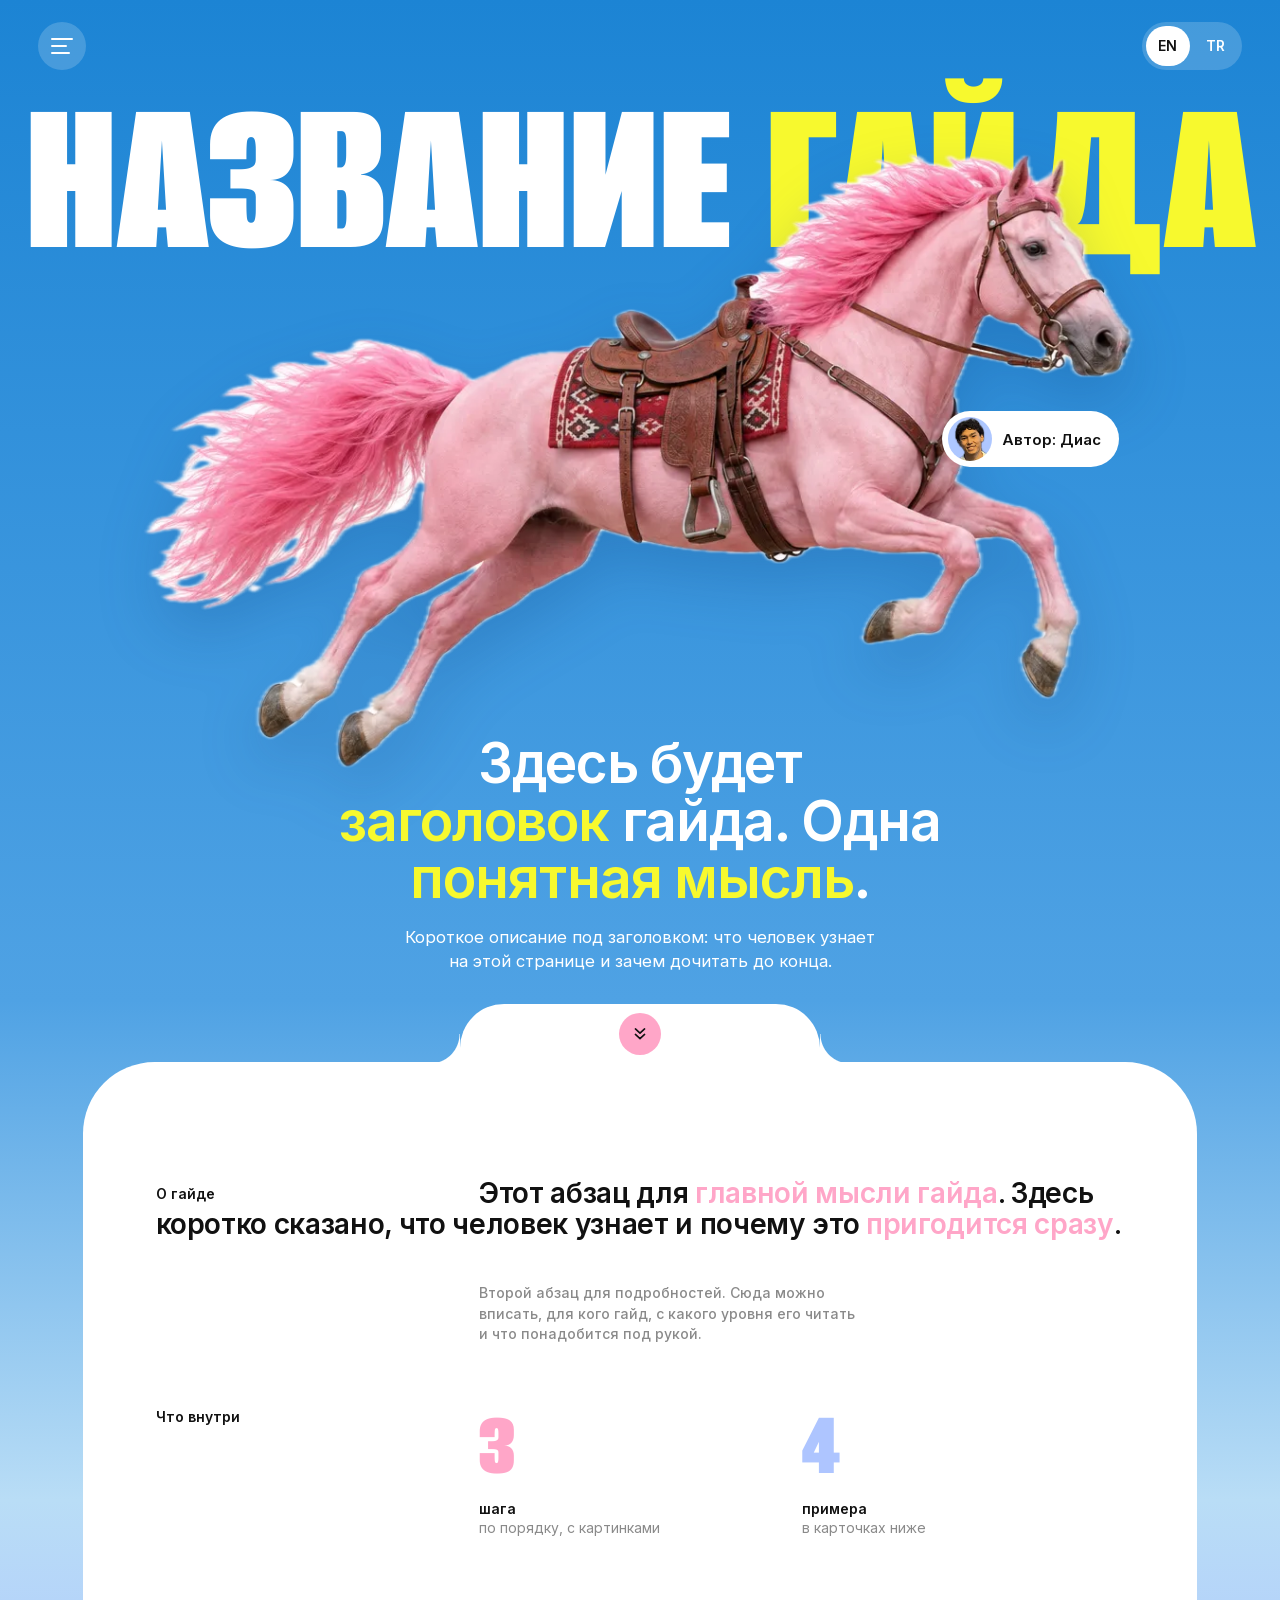
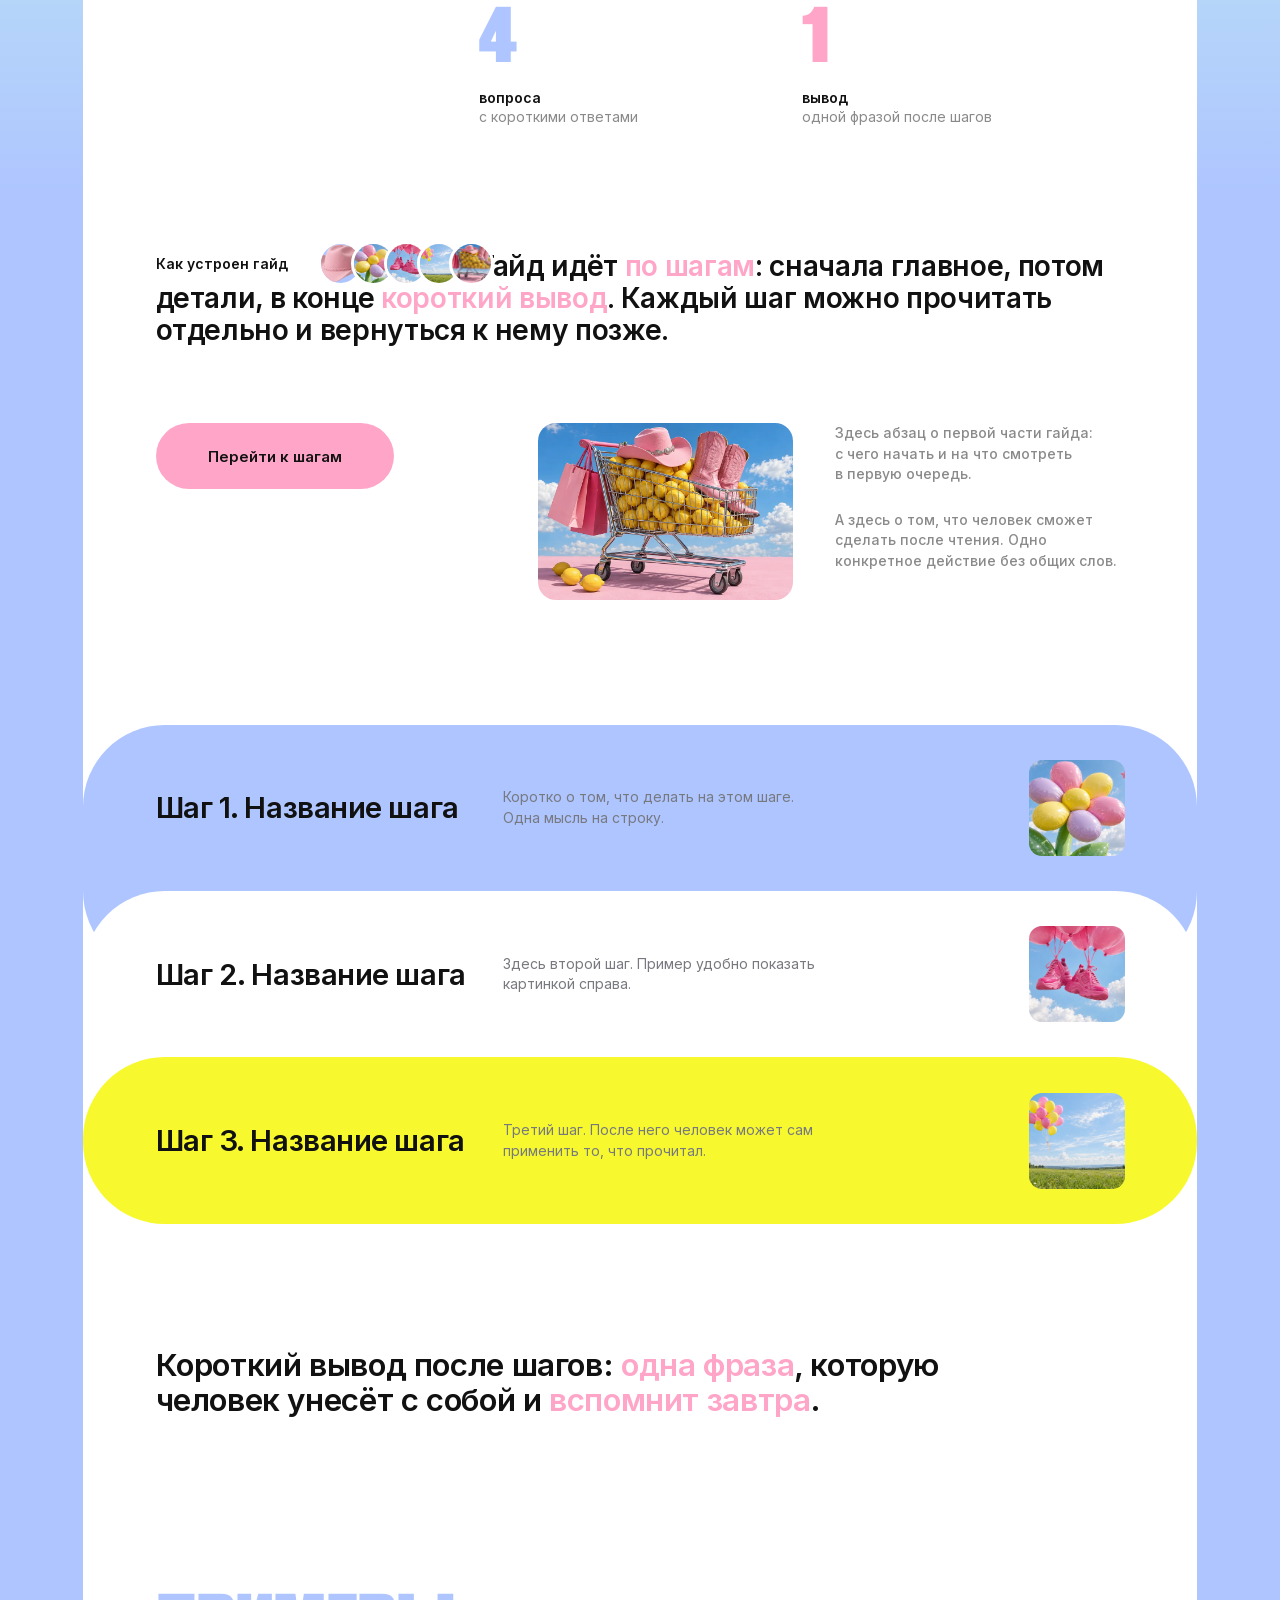
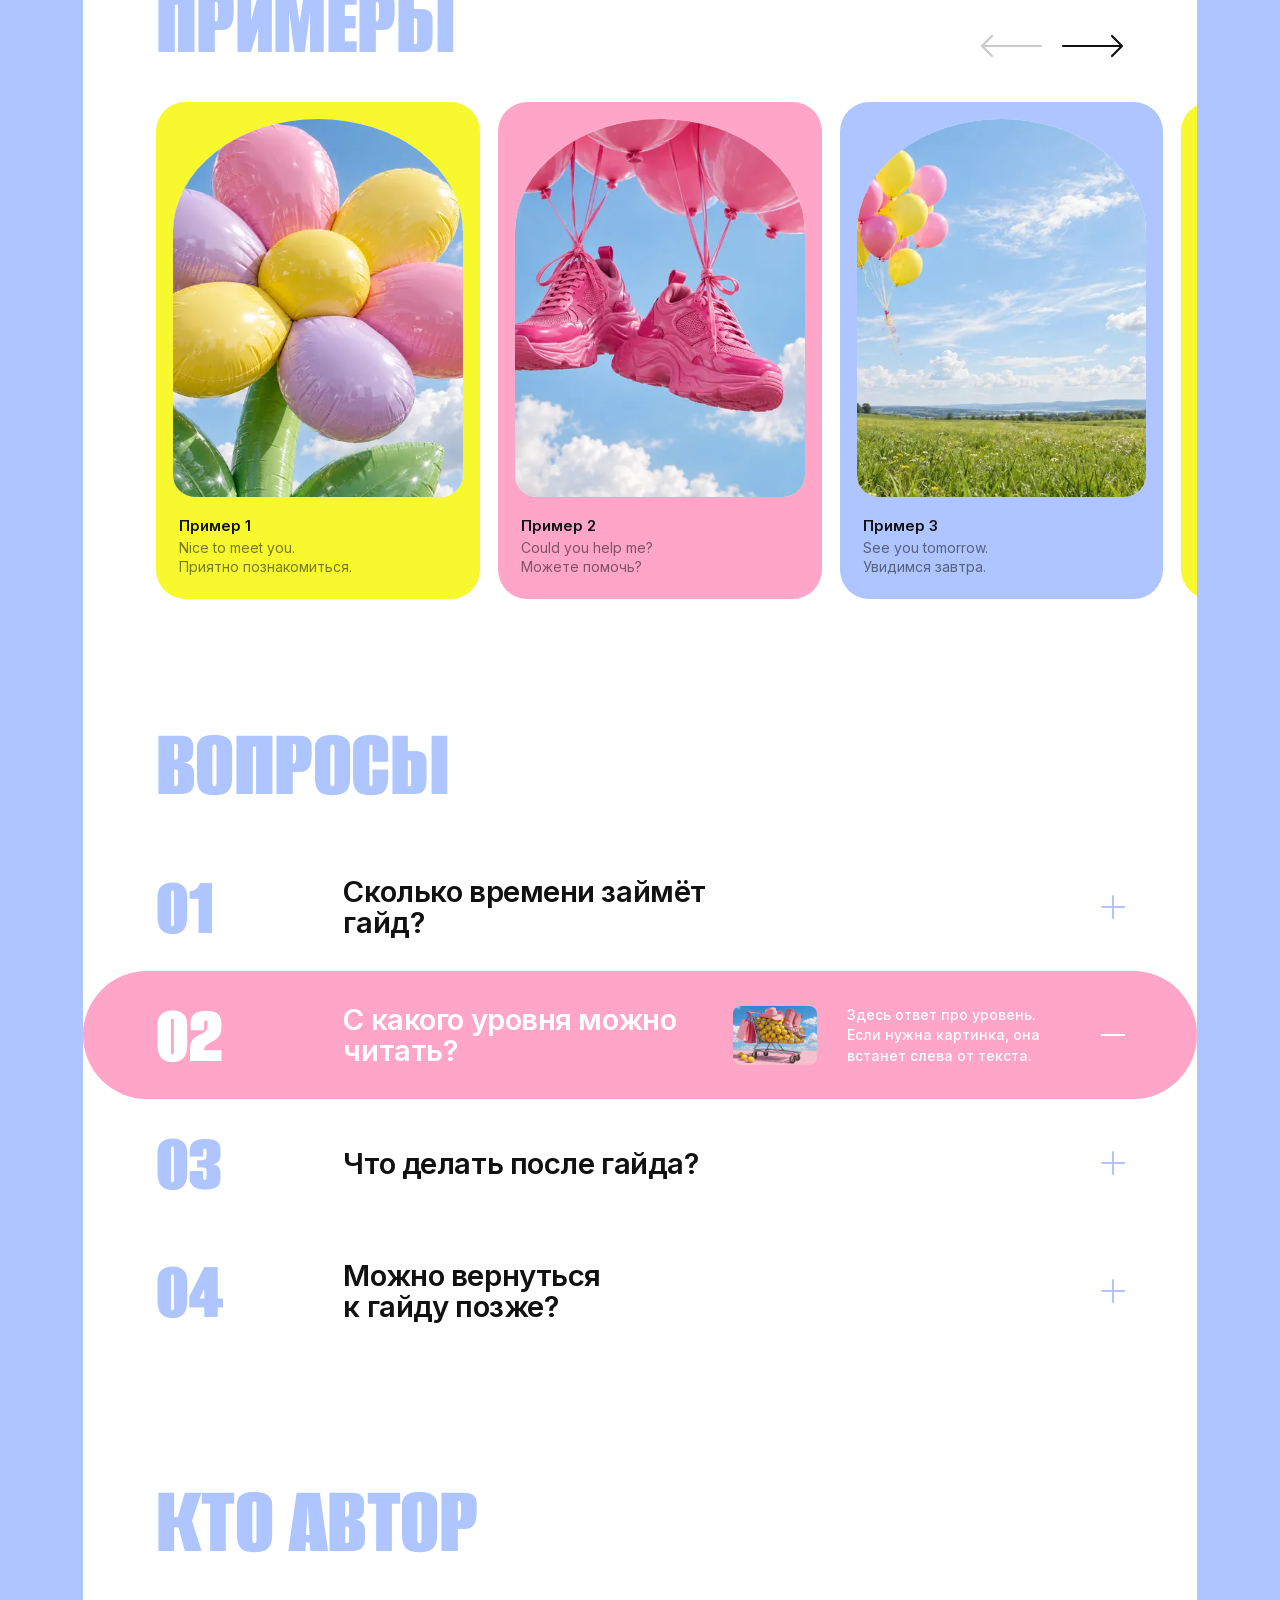
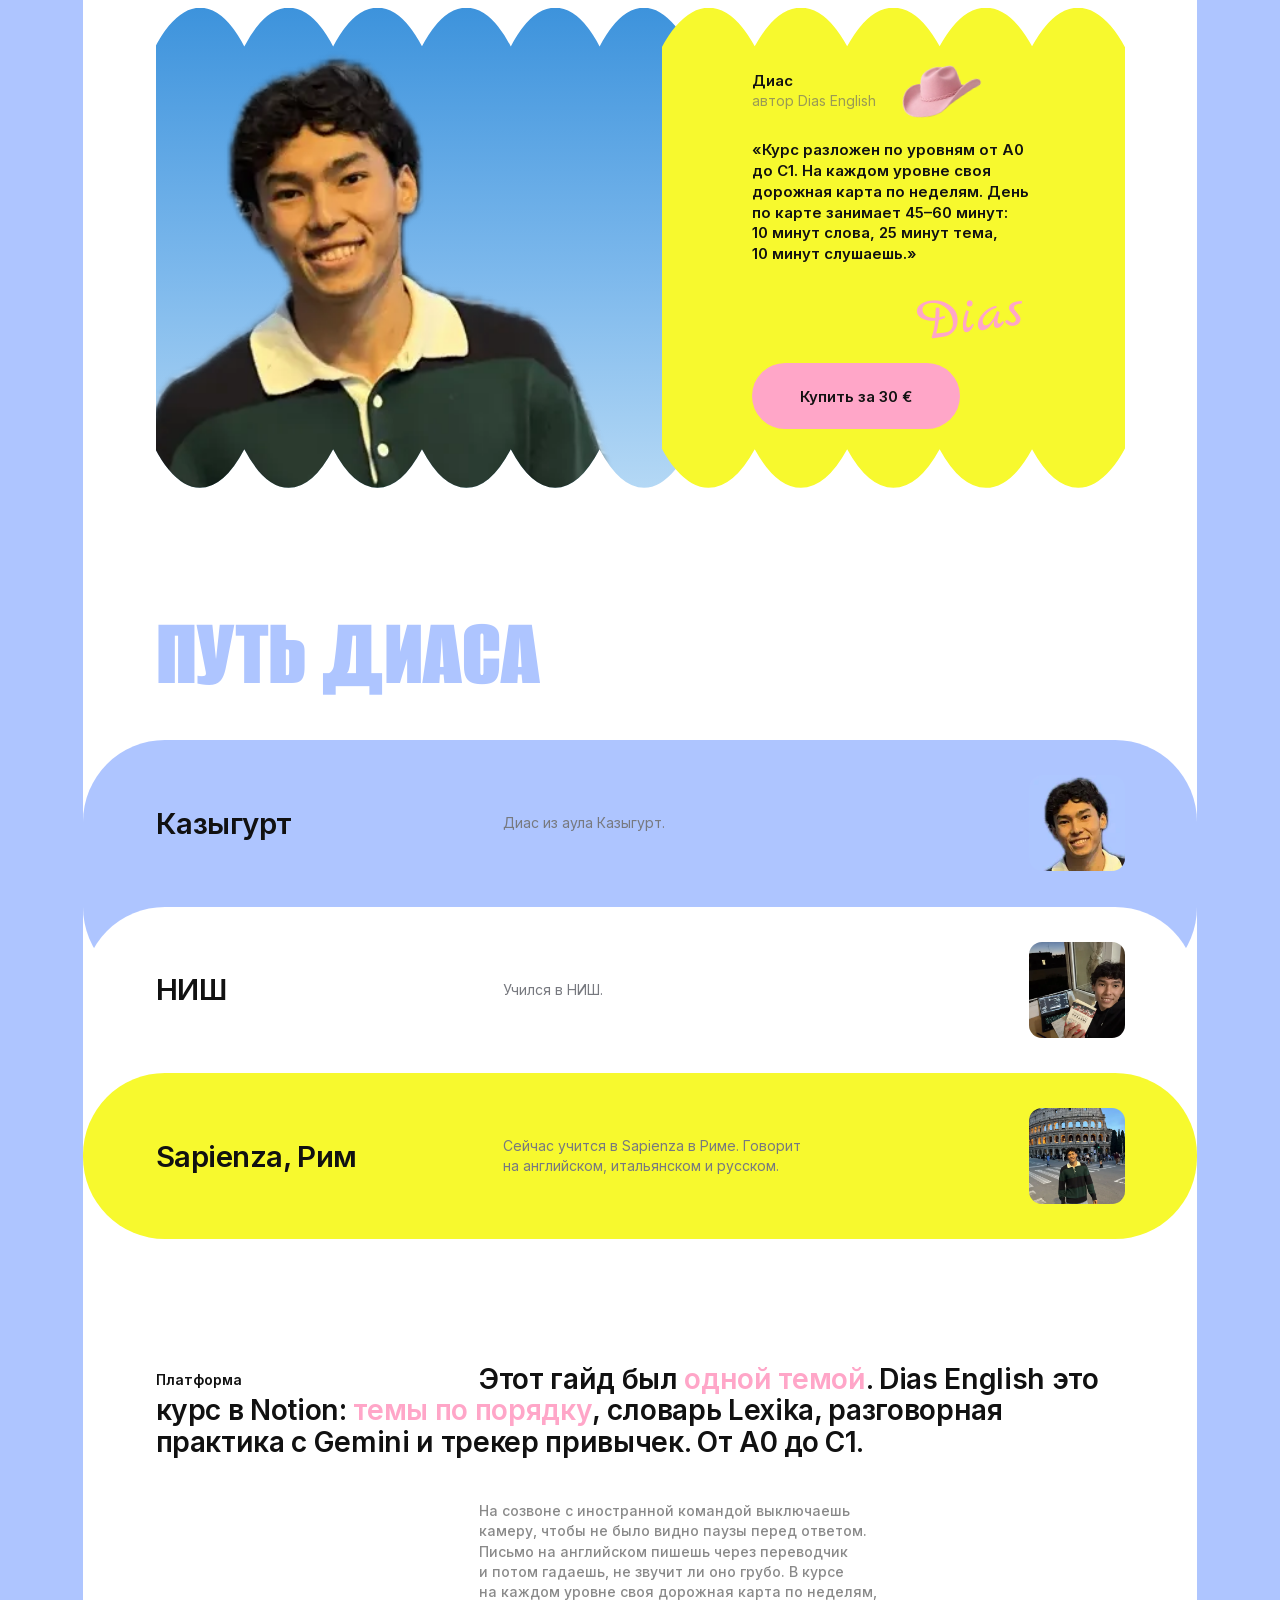
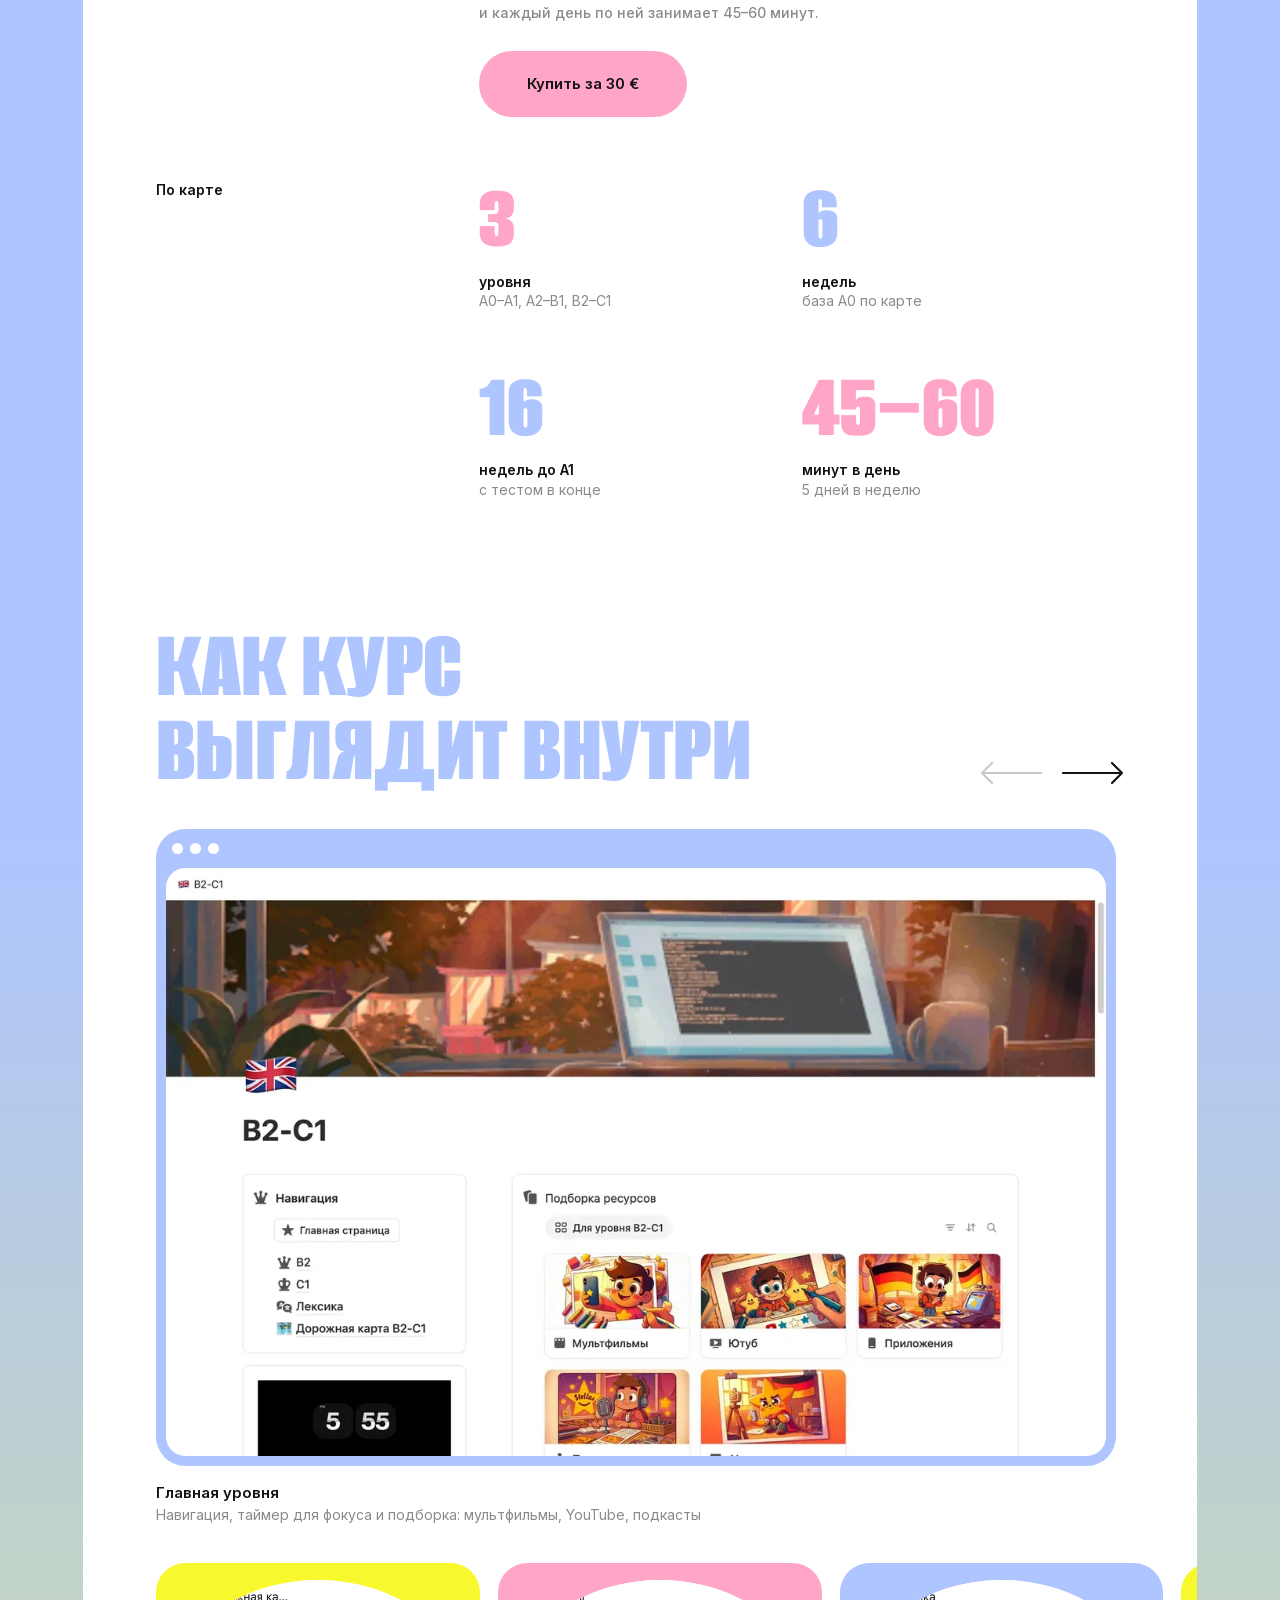
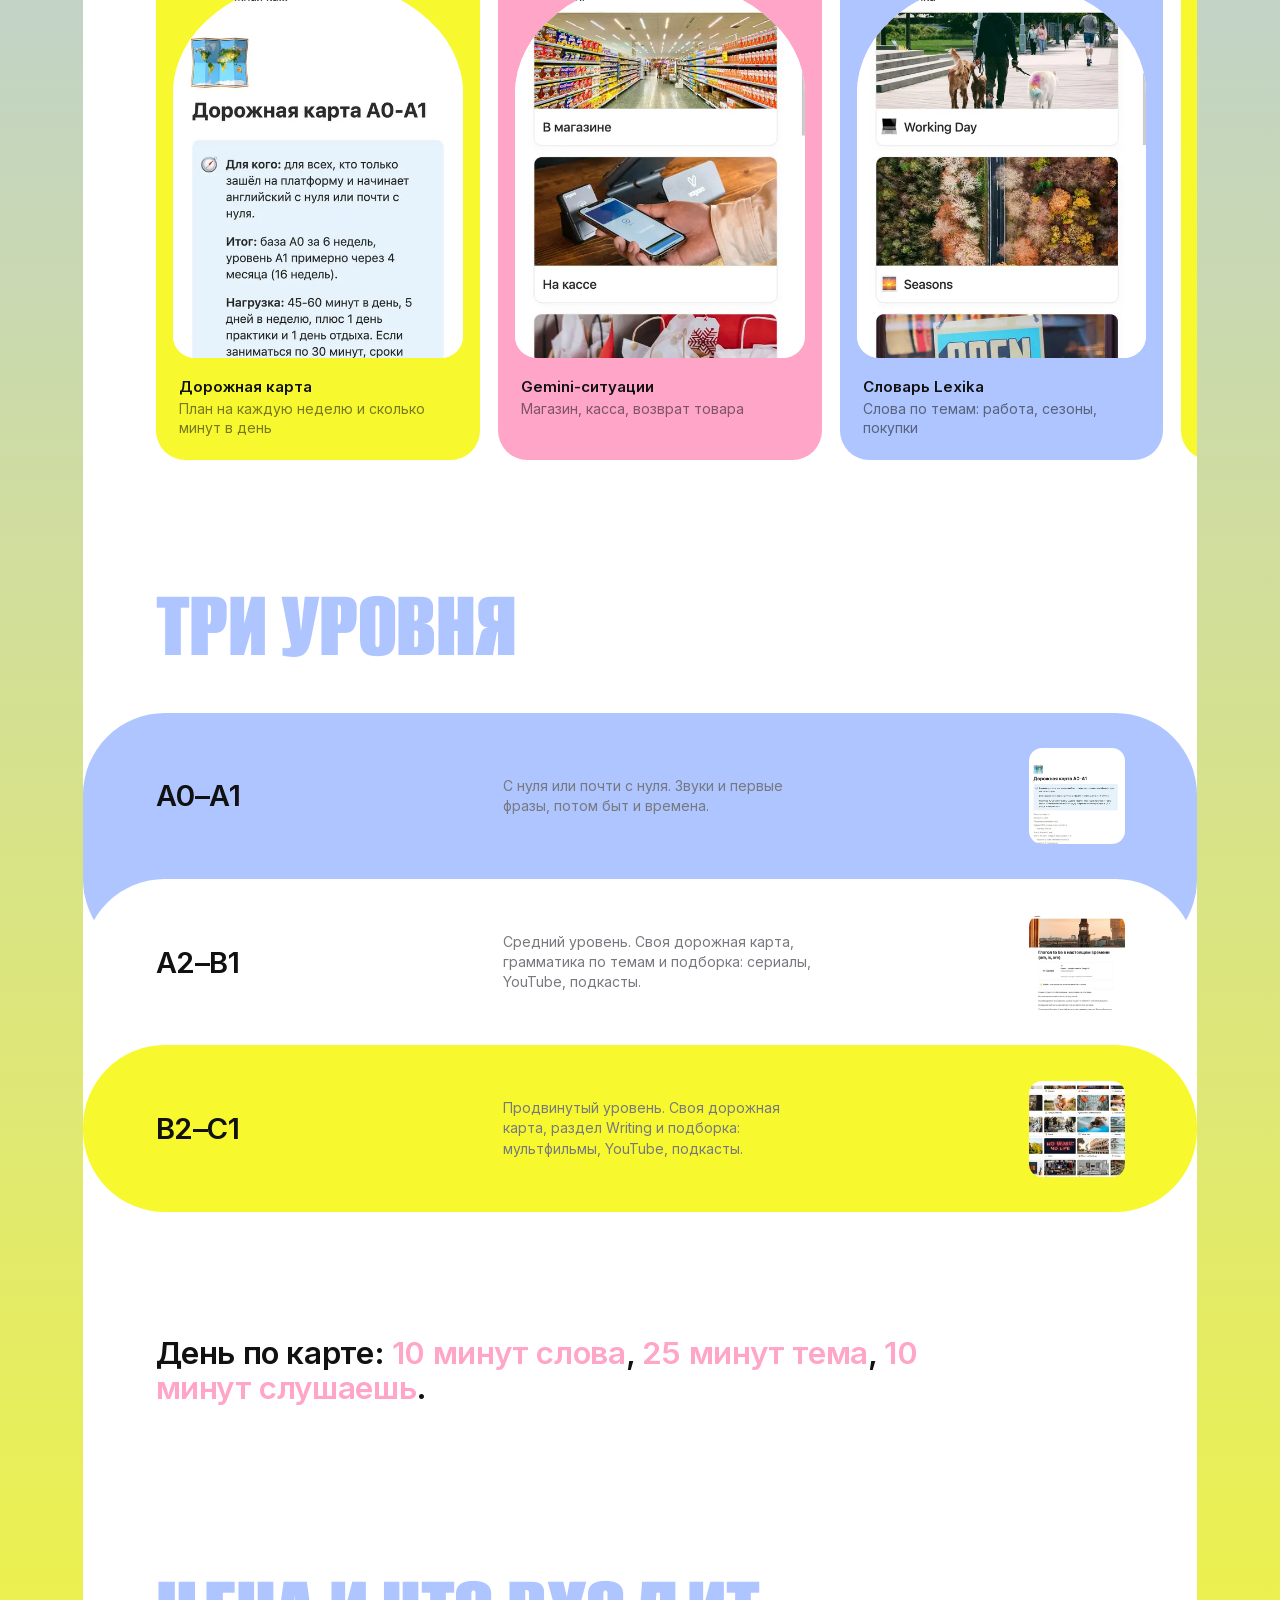
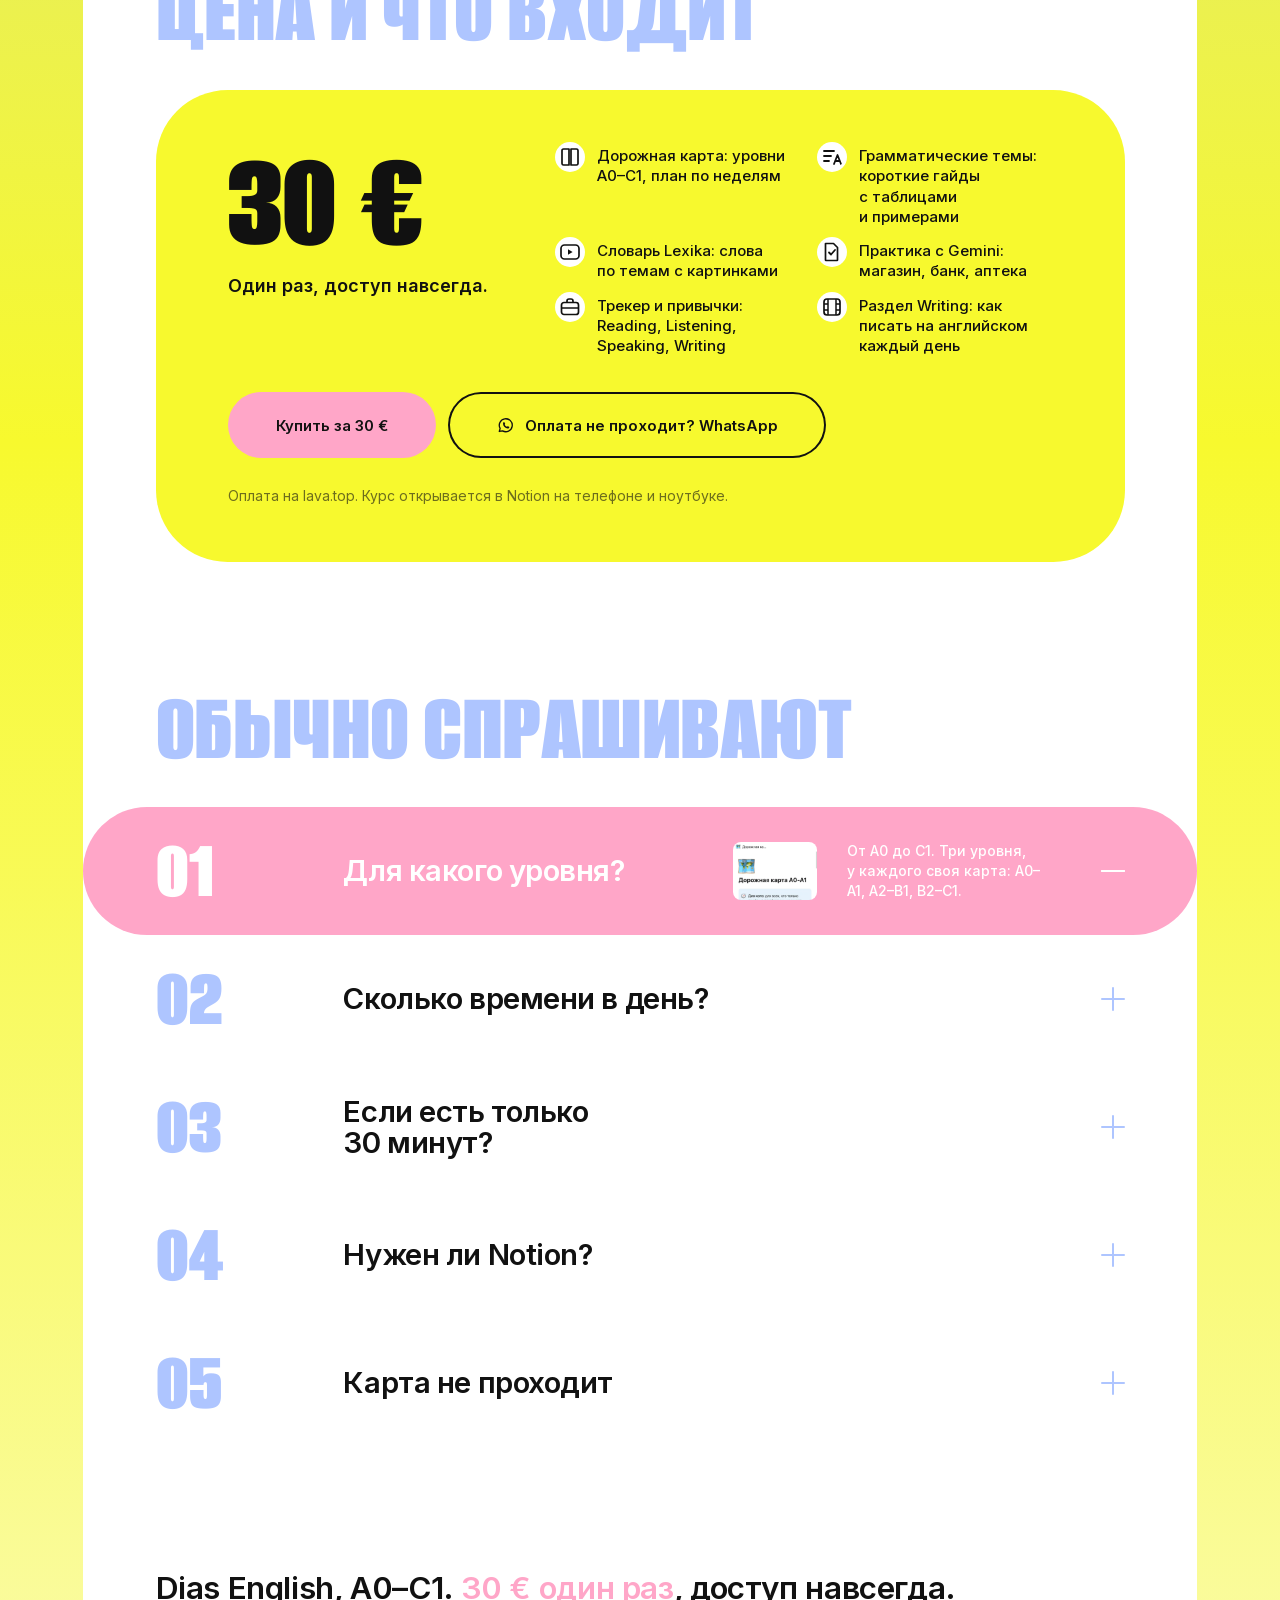
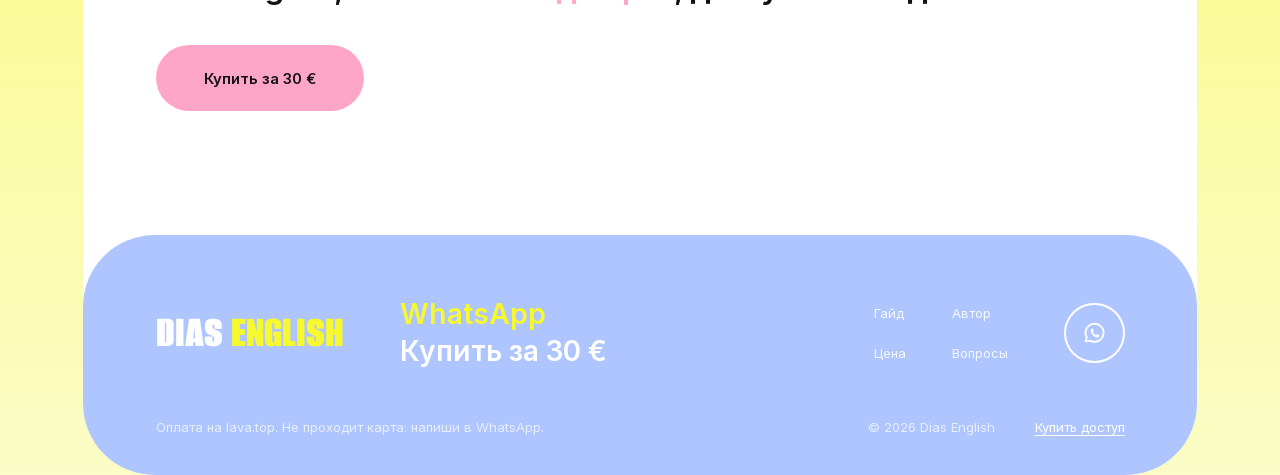
==== en/index.html @ d80e0dad "Сайт 02: вариации /en/ (Dias English) и /tr/ (Alterna Timur), подход «Автор», переадресации" ====
<!doctype html>
<html lang="ru">
<head>
<meta charset="utf-8">
<meta name="viewport" content="width=device-width, initial-scale=1">
<title>Название гайда</title>
<meta name="description" content="Короткое описание гайда для превью ссылки.">
<meta property="og:title" content="Название гайда">
<meta property="og:description" content="Короткое описание гайда для превью ссылки.">
<meta property="og:type" content="website">
<meta name="theme-color" content="#1C84D4">
<link rel="icon" href="../assets/favicon.svg" type="image/svg+xml">
<link rel="preload" href="../assets/fonts/alumni-sans-900-cyrillic.woff2" as="font" type="font/woff2" crossorigin>
<link rel="preload" href="../assets/fonts/inter-cyrillic.woff2" as="font" type="font/woff2" crossorigin>
<link rel="stylesheet" href="../assets/style.css">
<style>:root{--pink:#FFA6C8;--yellow:#F7F92E;--blue:#AEC5FF;--sky-top:#1C84D4;--sky-bottom:#B9DDF6;--ink:#111111;--grey:#8A8A8A;--white:#FFFFFF;--f-display:'Alumni Sans', 'Oswald', Impact, sans-serif;--f-body:'Inter', system-ui, -apple-system, sans-serif;--f-script:'Marck Script', cursive;--h-case:uppercase}</style>
<script src="../assets/app.js" defer></script>
</head>
<body class="v-ad">
<svg width="0" height="0" style="position:absolute" aria-hidden="true" focusable="false">
<defs>
<clipPath id="wv-h6" clipPathUnits="objectBoundingBox"><ellipse cx="0.0833" cy=".5" rx="0.1533" ry=".5"/><ellipse cx="0.2500" cy=".5" rx="0.1533" ry=".5"/><ellipse cx="0.4167" cy=".5" rx="0.1533" ry=".5"/><ellipse cx="0.5833" cy=".5" rx="0.1533" ry=".5"/><ellipse cx="0.7500" cy=".5" rx="0.1533" ry=".5"/><ellipse cx="0.9167" cy=".5" rx="0.1533" ry=".5"/></clipPath>
<clipPath id="wv-h5" clipPathUnits="objectBoundingBox"><ellipse cx="0.1000" cy=".5" rx="0.1840" ry=".5"/><ellipse cx="0.3000" cy=".5" rx="0.1840" ry=".5"/><ellipse cx="0.5000" cy=".5" rx="0.1840" ry=".5"/><ellipse cx="0.7000" cy=".5" rx="0.1840" ry=".5"/><ellipse cx="0.9000" cy=".5" rx="0.1840" ry=".5"/></clipPath>
<clipPath id="wv-v4" clipPathUnits="objectBoundingBox"><ellipse cx=".5" cy="0.1250" rx=".5" ry="0.2300"/><ellipse cx=".5" cy="0.3750" rx=".5" ry="0.2300"/><ellipse cx=".5" cy="0.6250" rx=".5" ry="0.2300"/><ellipse cx=".5" cy="0.8750" rx=".5" ry="0.2300"/></clipPath>
<clipPath id="wv-v6" clipPathUnits="objectBoundingBox"><ellipse cx=".5" cy="0.0833" rx=".5" ry="0.1533"/><ellipse cx=".5" cy="0.2500" rx=".5" ry="0.1533"/><ellipse cx=".5" cy="0.4167" rx=".5" ry="0.1533"/><ellipse cx=".5" cy="0.5833" rx=".5" ry="0.1533"/><ellipse cx=".5" cy="0.7500" rx=".5" ry="0.1533"/><ellipse cx=".5" cy="0.9167" rx=".5" ry="0.1533"/></clipPath>
</defs>
<symbol id="i-chev" viewBox="0 0 24 24"><path d="M7 6.5l5 4.5 5-4.5M7 12.5l5 4.5 5-4.5" fill="none" stroke="currentColor" stroke-width="1.8" stroke-linecap="round" stroke-linejoin="round"/></symbol>
<symbol id="i-close" viewBox="0 0 24 24"><path d="M6 6l12 12M18 6L6 18" fill="none" stroke="currentColor" stroke-width="2" stroke-linecap="round"/></symbol>
<symbol id="i-arrow-l" viewBox="0 0 64 24"><path d="M62 12H3M13 2L3 12l10 10" fill="none" stroke="currentColor" stroke-width="2.2" stroke-linecap="round" stroke-linejoin="round"/></symbol>
<symbol id="i-arrow-r" viewBox="0 0 64 24"><path d="M2 12h59M51 2l10 10-10 10" fill="none" stroke="currentColor" stroke-width="2.2" stroke-linecap="round" stroke-linejoin="round"/></symbol>
<symbol id="i-instagram" viewBox="0 0 24 24"><rect x="3.5" y="3.5" width="17" height="17" rx="5" fill="none" stroke="currentColor" stroke-width="1.7"/><circle cx="12" cy="12" r="4" fill="none" stroke="currentColor" stroke-width="1.7"/><circle cx="17.2" cy="6.8" r="1.1" fill="currentColor"/></symbol>
<symbol id="i-telegram" viewBox="0 0 24 24"><path d="M21 4.5L3.6 11.2c-.8.3-.8 1.4 0 1.7l4.3 1.5 1.7 5.2c.2.7 1.1.9 1.6.4l2.5-2.4 4.4 3.2c.6.4 1.4.1 1.6-.6L22 5.6c.2-.8-.5-1.4-1-1.1z" fill="none" stroke="currentColor" stroke-width="1.6" stroke-linejoin="round"/><path d="M8 14.4l9.5-6.4-6.6 7.6" fill="none" stroke="currentColor" stroke-width="1.6" stroke-linejoin="round"/></symbol>
<symbol id="i-whatsapp" viewBox="0 0 24 24"><path d="M4.2 19.8l1.1-3.9A8.3 8.3 0 1 1 8.4 19z" fill="none" stroke="currentColor" stroke-width="1.7" stroke-linejoin="round"/><path d="M9.2 8.3c.2-.4.5-.4.8-.4h.5c.2 0 .4.1.5.4l.7 1.6c.1.2 0 .5-.1.7l-.5.6c.6 1.2 1.6 2.1 2.8 2.7l.6-.6c.2-.2.4-.2.7-.1l1.5.7c.3.1.4.4.3.7-.2 1-1.1 1.6-2.1 1.5-3-.3-5.6-2.9-5.9-5.9 0-.6.1-1.3.2-1.9z" fill="currentColor"/></symbol>
<symbol id="i-grammar" viewBox="0 0 24 24"><path d="M4 5.5A1.5 1.5 0 0 1 5.5 4H11v16H5.5A1.5 1.5 0 0 1 4 18.5zM20 5.5A1.5 1.5 0 0 0 18.5 4H13v16h5.5a1.5 1.5 0 0 0 1.5-1.5z" fill="none" stroke="currentColor" stroke-width="1.7" stroke-linejoin="round"/></symbol>
<symbol id="i-words" viewBox="0 0 24 24"><path d="M4 6h10M4 11h7M4 16h5" fill="none" stroke="currentColor" stroke-width="1.8" stroke-linecap="round"/><path d="M14 19l3.5-9 3.5 9M15.2 16h4.6" fill="none" stroke="currentColor" stroke-width="1.8" stroke-linecap="round" stroke-linejoin="round"/></symbol>
<symbol id="i-play" viewBox="0 0 24 24"><rect x="3" y="5" width="18" height="14" rx="3.5" fill="none" stroke="currentColor" stroke-width="1.7"/><path d="M10 9.2v5.6l4.6-2.8z" fill="currentColor"/></symbol>
<symbol id="i-exam" viewBox="0 0 24 24"><path d="M7 3.5h8l4 4V20a.5.5 0 0 1-.5.5h-11A.5.5 0 0 1 7 20z" fill="none" stroke="currentColor" stroke-width="1.7" stroke-linejoin="round" transform="translate(-1.5 0)"/><path d="M9 12.5l2 2 4-4.5" fill="none" stroke="currentColor" stroke-width="1.8" stroke-linecap="round" stroke-linejoin="round"/></symbol>
<symbol id="i-work" viewBox="0 0 24 24"><rect x="3.5" y="7.5" width="17" height="12" rx="2.5" fill="none" stroke="currentColor" stroke-width="1.7"/><path d="M9 7.5V6a2 2 0 0 1 2-2h2a2 2 0 0 1 2 2v1.5M3.5 13h17" fill="none" stroke="currentColor" stroke-width="1.7"/></symbol>
<symbol id="i-film" viewBox="0 0 24 24"><rect x="4" y="4" width="16" height="16" rx="3" fill="none" stroke="currentColor" stroke-width="1.7"/><path d="M8 4v16M16 4v16M4 9h4M4 15h4M16 9h4M16 15h4" fill="none" stroke="currentColor" stroke-width="1.5"/></symbol>
<symbol id="i-steps" viewBox="0 0 24 24"><path d="M4 19h5v-5h5V9h6" fill="none" stroke="currentColor" stroke-width="1.8" stroke-linecap="round" stroke-linejoin="round"/><circle cx="20" cy="5" r="1.8" fill="currentColor"/></symbol>
</svg>
<a class="skip" href="#about">К содержанию</a>
<nav class="langs" aria-label="Язык гайда"><a class="lang-a on" href="../en/" hreflang="en" aria-current="page">EN</a><a class="lang-a" href="../tr/" hreflang="tr">TR</a></nav>
<button class="burger" type="button" aria-label="Меню" aria-expanded="false" aria-controls="menu"><i></i><i></i><i></i></button>
<div class="menu" id="menu" hidden>
  <button class="menu-x" type="button" aria-label="Закрыть меню"><svg class="ic" aria-hidden="true"><use href="#i-close"/></svg></button>
  <nav aria-label="Меню"><a class="menu-a" href="#about">Гайд</a><a class="menu-a" href="#author">Автор</a><a class="menu-a" href="#price">Цена</a><a class="menu-a" href="#ask">Вопросы</a><a class="btn" href="https://app.lava.top/products/2c950aa0-d8be-4317-8f39-0f9b4016f5da" target="_blank" rel="noopener">Купить доступ</a></nav>
</div>
<main>
<section class="hero" id="top" data-block="hero" style="--len:14">
  <div class="hero-logo" aria-hidden="true"><span>Название</span> <span class="y">гайда</span></div>
  <div class="hero-stage">
    <img class="hero-horse" src="../media/hero-horse.webp" width="1054" height="659" alt="Розовая лошадь в прыжке с седлом без всадника" fetchpriority="high" decoding="async">
    <div class="hero-chip"><img class="" src="../media/dias-avatar.webp" width="160" height="160" alt="" fetchpriority="high" decoding="async"><span>Автор: Диас</span></div>
  </div>
  <h1 class="hero-title rv">Здесь будет <em class="hl">заголовок</em> гайда. Одна <em class="hl">понятная мысль</em>.</h1>
  <p class="hero-sub rv">Короткое описание под заголовком: что человек узнает на этой странице и зачем дочитать до конца.</p>
</section>
<div class="sheet">
  <a class="sheet-tab" href="#about" aria-label="Листать вниз"><svg class="ic" aria-hidden="true"><use href="#i-chev"/></svg></a>
<section class="sec about" id="about" data-block="about">
  <div class="lead-wrap rv"><p class="label">О гайде</p><p class="lead indent">Этот абзац для <em class="hl">главной мысли гайда</em>. Здесь коротко сказано, что человек узнает и почему это <em class="hl">пригодится сразу</em>.</p></div>
  <div class="col2">
    <p class="note rv">Второй абзац для подробностей. Сюда можно вписать, для кого гайд, с какого уровня его читать и что понадобится под рукой.</p>
    
  </div>
  <div class="stats-wrap"><p class="label rv">Что внутри</p><div class="stats"><div class="stat rv"><span class="stat-v t-pink">3</span><b>шага</b><span class="stat-s">по порядку, с картинками</span></div><div class="stat rv"><span class="stat-v t-blue">4</span><b>примера</b><span class="stat-s">в карточках ниже</span></div><div class="stat rv"><span class="stat-v t-blue">4</span><b>вопроса</b><span class="stat-s">с короткими ответами</span></div><div class="stat rv"><span class="stat-v t-pink">1</span><b>вывод</b><span class="stat-s">одной фразой после шагов</span></div></div></div>
</section>
<section class="sec program" id="how" data-block="program">
  <div class="lead-wrap rv"><div class="label-row"><p class="label">Как устроен гайд</p><div class="avs" aria-hidden="true"><img class="av" src="../media/pic-hat.webp" width="360" height="212" alt="" loading="lazy" decoding="async"><img class="av" src="../media/pic-flower.webp" width="520" height="520" alt="" loading="lazy" decoding="async"><img class="av" src="../media/pic-sneakers.webp" width="520" height="520" alt="" loading="lazy" decoding="async"><img class="av" src="../media/pic-balloons.webp" width="520" height="520" alt="" loading="lazy" decoding="async"><img class="av" src="../media/pic-cart.webp" width="900" height="625" alt="" loading="lazy" decoding="async"></div></div><p class="lead indent">Гайд идёт <em class="hl">по шагам</em>: сначала главное, потом детали, в конце <em class="hl">короткий вывод</em>. Каждый шаг можно прочитать отдельно и вернуться к нему позже.</p></div>
  <div class="prog-row">
    <div class="prog-btn rv"><a class="btn" href="#steps">Перейти к шагам</a></div>
    <figure class="prog-pic rv"><img class="" src="../media/pic-cart.webp" width="900" height="625" alt="Тележка с лимонами, розовой шляпой и сапогами на фоне неба" loading="lazy" decoding="async"></figure>
    <div class="prog-txt rv"><p class="note">Здесь абзац о первой части гайда: с чего начать и на что смотреть в первую очередь.</p><p class="note">А здесь о том, что человек сможет сделать после чтения. Одно конкретное действие без общих слов.</p></div>
  </div>
</section>
<section class="sec rows-sec" id="steps" data-block="rows">
  
  <div class="rows"><div class="row c-blue rv"><h3>Шаг 1. Название шага</h3><p>Коротко о том, что делать на этом шаге. Одна мысль на строку.</p><img class="row-pic" src="../media/pic-flower.webp" width="520" height="520" alt="Надувной цветок и розовые звёзды в небе" loading="lazy" decoding="async"></div><div class="row c-white rv"><h3>Шаг 2. Название шага</h3><p>Здесь второй шаг. Пример удобно показать картинкой справа.</p><img class="row-pic" src="../media/pic-sneakers.webp" width="520" height="520" alt="Розовые кроссовки на воздушных шарах" loading="lazy" decoding="async"></div><div class="row c-yellow rv"><h3>Шаг 3. Название шага</h3><p>Третий шаг. После него человек может сам применить то, что прочитал.</p><img class="row-pic" src="../media/pic-balloons.webp" width="520" height="520" alt="Розовые и жёлтые шары над зелёным полем" loading="lazy" decoding="async"></div></div>
</section>
<section class="sec statement" data-block="statement">
  <p class="lead big rv">Короткий вывод после шагов: <em class="hl">одна фраза</em>, которую человек унесёт с собой и <em class="hl">вспомнит завтра</em>.</p>
  
</section>
<section class="sec cards-sec" id="examples" data-block="cards">
  <div class="sec-head rv"><h2 class="display">Примеры</h2><div class="arrows"><button type="button" class="arr prev" aria-label="Назад" disabled><svg class="ic-arr" aria-hidden="true"><use href="#i-arrow-l"/></svg></button><button type="button" class="arr next" aria-label="Дальше"><svg class="ic-arr" aria-hidden="true"><use href="#i-arrow-r"/></svg></button></div></div>
  
  <div class="car rv" data-car><div class="car-track"><article class="card c-yellow"><div class="card-ph"><img class="" src="../media/pic-flower.webp" width="520" height="520" alt="Надувной цветок в небе" loading="lazy" decoding="async"></div><div class="card-cap"><b>Пример 1</b><span><span class="fx" lang="en">Nice to meet you.</span> Приятно познакомиться.</span></div></article><article class="card c-pink"><div class="card-ph"><img class="" src="../media/pic-sneakers.webp" width="520" height="520" alt="Кроссовки на шарах" loading="lazy" decoding="async"></div><div class="card-cap"><b>Пример 2</b><span><span class="fx" lang="en">Could you help me?</span> Можете помочь?</span></div></article><article class="card c-blue"><div class="card-ph"><img class="" src="../media/pic-balloons.webp" width="520" height="520" alt="Шары над полем" loading="lazy" decoding="async"></div><div class="card-cap"><b>Пример 3</b><span><span class="fx" lang="en">See you tomorrow.</span> Увидимся завтра.</span></div></article><article class="card c-yellow"><div class="card-ph"><img class="" src="../media/pic-cart.webp" width="900" height="625" alt="Тележка с лимонами" loading="lazy" decoding="async"></div><div class="card-cap"><b>Пример 4</b><span><span class="fx" lang="en">Thank you so much.</span> Большое спасибо.</span></div></article></div></div>
</section>
<section class="sec faq-sec" id="faq" data-block="faq">
  <h2 class="display rv">Вопросы</h2>
  <div class="faq rv" data-faq><div class="qa">
    <button class="qa-btn" type="button" aria-expanded="false" aria-controls="faq-a1"><span class="qa-n">01</span><span class="qa-q">Сколько времени займёт гайд?</span><span class="qa-ic" aria-hidden="true"><i></i><i></i></span></button>
    <div class="qa-a" id="faq-a1" role="region"><div class="qa-in"><p>Здесь короткий ответ. Пример фразы: <span class="fx" lang="en">Could you help me?</span></p></div></div>
  </div><div class="qa open">
    <button class="qa-btn" type="button" aria-expanded="true" aria-controls="faq-a2"><span class="qa-n">02</span><span class="qa-q">С какого уровня можно читать?</span><span class="qa-ic" aria-hidden="true"><i></i><i></i></span></button>
    <div class="qa-a" id="faq-a2" role="region"><div class="qa-in"><img class="qa-pic" src="../media/pic-cart.webp" width="900" height="625" alt="" loading="lazy" decoding="async"><p>Здесь ответ про уровень. Если нужна картинка, она встанет слева от текста.</p></div></div>
  </div><div class="qa">
    <button class="qa-btn" type="button" aria-expanded="false" aria-controls="faq-a3"><span class="qa-n">03</span><span class="qa-q">Что делать после гайда?</span><span class="qa-ic" aria-hidden="true"><i></i><i></i></span></button>
    <div class="qa-a" id="faq-a3" role="region"><div class="qa-in"><p>Здесь ответ про следующий шаг: что повторить и куда двигаться дальше.</p></div></div>
  </div><div class="qa">
    <button class="qa-btn" type="button" aria-expanded="false" aria-controls="faq-a4"><span class="qa-n">04</span><span class="qa-q">Можно вернуться к гайду позже?</span><span class="qa-ic" aria-hidden="true"><i></i><i></i></span></button>
    <div class="qa-a" id="faq-a4" role="region"><div class="qa-in"><p>Да. Ссылка остаётся, страницу можно сохранить в закладки.</p></div></div>
  </div></div>
</section>
<div class="ad" data-ad="en">
<section class="sec author-sec" data-block="author" id="author">
  <h2 class="display rv">Кто автор</h2>
  <div class="wave rv">
    <div class="wave-photo"><img class="" src="../media/dias-author.webp" width="502" height="572" alt="Диас" loading="lazy" decoding="async"></div>
    <div class="wave-text">
      <div class="wave-in">
        <div class="wave-head"><div><b>Диас</b><span>автор Dias English</span></div><img class="wave-hat" src="../media/pic-hat.webp" width="360" height="212" alt="" loading="lazy" decoding="async"></div>
        <p class="wave-q">«Курс разложен по уровням от A0 до C1. На каждом уровне своя дорожная карта по неделям. День по карте занимает 45–60 минут: 10 минут слова, 25 минут тема, 10 минут слушаешь.»</p>
        <p class="sig" aria-hidden="true">Dias</p>
        <div class="btns wave-btns"><a class="btn" href="https://app.lava.top/products/2c950aa0-d8be-4317-8f39-0f9b4016f5da" target="_blank" rel="noopener">Купить за 30 €</a></div>
      </div>
    </div>
  </div>
</section>
<section class="sec rows-sec" id="story" data-block="rows">
  <h2 class="display rv">Путь Диаса</h2>
  <div class="rows"><div class="row c-blue rv"><h3>Казыгурт</h3><p>Диас из аула Казыгурт.</p><img class="row-pic" src="../media/dias-avatar.webp" width="160" height="160" alt="Диас" loading="lazy" decoding="async"></div><div class="row c-white rv"><h3>НИШ</h3><p>Учился в НИШ.</p><img class="row-pic" src="../media/ds-study.webp" width="900" height="675" alt="Диас занимается у окна, в руках англо-итальянский словарь" loading="lazy" decoding="async"></div><div class="row c-yellow rv"><h3>Sapienza, Рим</h3><p>Сейчас учится в Sapienza в Риме. Говорит на английском, итальянском и русском.</p><img class="row-pic" src="../media/ds-colosseum.webp" width="700" height="933" alt="Диас у Колизея в Риме" loading="lazy" decoding="async"></div></div>
</section>
<section class="sec about" id="platform" data-block="about">
  <div class="lead-wrap rv"><p class="label">Платформа</p><p class="lead indent">Этот гайд был <em class="hl">одной темой</em>. Dias English это курс в Notion: <em class="hl">темы по порядку</em>, словарь Lexika, разговорная практика с Gemini и трекер привычек. От A0 до C1.</p></div>
  <div class="col2">
    <p class="note rv">На созвоне с иностранной командой выключаешь камеру, чтобы не было видно паузы перед ответом. Письмо на английском пишешь через переводчик и потом гадаешь, не звучит ли оно грубо. В курсе на каждом уровне своя дорожная карта по неделям, и каждый день по ней занимает 45–60 минут.</p>
    <div class="btns rv"><a class="btn" href="https://app.lava.top/products/2c950aa0-d8be-4317-8f39-0f9b4016f5da" target="_blank" rel="noopener">Купить за 30 €</a></div>
  </div>
  <div class="stats-wrap"><p class="label rv">По карте</p><div class="stats"><div class="stat rv"><span class="stat-v t-pink">3</span><b>уровня</b><span class="stat-s">A0–A1, A2–B1, B2–C1</span></div><div class="stat rv"><span class="stat-v t-blue">6</span><b>недель</b><span class="stat-s">база A0 по карте</span></div><div class="stat rv"><span class="stat-v t-blue">16</span><b>недель до A1</b><span class="stat-s">с тестом в конце</span></div><div class="stat rv"><span class="stat-v t-pink">45–60</span><b>минут в день</b><span class="stat-s">5 дней в неделю</span></div></div></div>
</section>
<section class="sec cards-sec" id="inside" data-block="cards">
  <div class="sec-head rv"><h2 class="display">Как курс выглядит внутри</h2><div class="arrows"><button type="button" class="arr prev" aria-label="Назад" disabled><svg class="ic-arr" aria-hidden="true"><use href="#i-arrow-l"/></svg></button><button type="button" class="arr next" aria-label="Дальше"><svg class="ic-arr" aria-hidden="true"><use href="#i-arrow-r"/></svg></button></div></div>
  <figure class="big rv"><div class="brw"><div class="brw-bar"><i></i><i></i><i></i></div><img class="" src="../media/ds-ad-home-b2.webp" width="1200" height="750" alt="Главная страница уровня B2–C1 с навигацией и подборкой ресурсов" loading="lazy" decoding="async"></div><figcaption><b>Главная уровня</b><span>Навигация, таймер для фокуса и подборка: мультфильмы, YouTube, подкасты</span></figcaption></figure>
  <div class="car rv" data-car><div class="car-track"><article class="card c-yellow"><div class="card-ph"><img class="" src="../media/ds-m-roadmap-0.webp" width="520" height="1125" alt="Дорожная карта A0–A1 на телефоне" loading="lazy" decoding="async"></div><div class="card-cap"><b>Дорожная карта</b><span>План на каждую неделю и сколько минут в день</span></div></article><article class="card c-pink"><div class="card-ph"><img class="" src="../media/ds-m-gemini-1.webp" width="520" height="1125" alt="Gemini-ситуации: магазин, касса, возврат товара" loading="lazy" decoding="async"></div><div class="card-cap"><b>Gemini-ситуации</b><span>Магазин, касса, возврат товара</span></div></article><article class="card c-blue"><div class="card-ph"><img class="" src="../media/ds-m-lexika-1.webp" width="520" height="1125" alt="Словарь Lexika: темы с фотографиями" loading="lazy" decoding="async"></div><div class="card-cap"><b>Словарь Lexika</b><span>Слова по темам: работа, сезоны, покупки</span></div></article><article class="card c-yellow"><div class="card-ph"><img class="" src="../media/ds-m-home-a2-0.webp" width="520" height="1125" alt="Главная страница уровня A2–B1 на телефоне" loading="lazy" decoding="async"></div><div class="card-cap"><b>Главная A2–B1</b><span>Навигация по уровню с телефона</span></div></article><article class="card c-pink"><div class="card-ph"><img class="" src="../media/ds-m-pastsimple-1.webp" width="520" height="1125" alt="Тема Past Simple с упражнениями" loading="lazy" decoding="async"></div><div class="card-cap"><b>Темы грамматики</b><span>Каждая тема на своей странице с упражнениями</span></div></article><article class="card c-blue"><div class="card-ph"><img class="" src="../media/ds-m-home-b2-2.webp" width="520" height="1125" alt="Прогресс по дням, неделям и месяцам" loading="lazy" decoding="async"></div><div class="card-cap"><b>Прогресс</b><span>Видно, сколько сделано за день и неделю</span></div></article><article class="card c-yellow"><div class="card-ph"><img class="" src="../media/ds-m-home-a2-3.webp" width="520" height="1125" alt="Разделы Reading, Listening, Speaking, Writing" loading="lazy" decoding="async"></div><div class="card-cap"><b>Четыре навыка</b><span>Reading, Listening, Speaking, Writing</span></div></article><article class="card c-pink"><div class="card-ph"><img class="" src="../media/ds-m-roadmap-4.webp" width="520" height="1125" alt="Навыки CEFR, которые легко пропустить" loading="lazy" decoding="async"></div><div class="card-cap"><b>Навыки CEFR</b><span>Произношение, стратегии, диалог, медиация</span></div></article></div></div>
</section>
<section class="sec rows-sec" id="who" data-block="rows">
  <h2 class="display rv">Три уровня</h2>
  <div class="rows"><div class="row c-blue rv"><h3>A0–A1</h3><p>С нуля или почти с нуля. Звуки и первые фразы, потом быт и времена.</p><img class="row-pic" src="../media/ds-ad-roadmap.webp" width="1200" height="750" alt="Дорожная карта A0–A1" loading="lazy" decoding="async"></div><div class="row c-white rv"><h3>A2–B1</h3><p>Средний уровень. Своя дорожная карта, грамматика по темам и подборка: сериалы, YouTube, подкасты.</p><img class="row-pic" src="../media/ds-ad-grammar.webp" width="1100" height="688" alt="Тема грамматики" loading="lazy" decoding="async"></div><div class="row c-yellow rv"><h3>B2–C1</h3><p>Продвинутый уровень. Своя дорожная карта, раздел Writing и подборка: мультфильмы, YouTube, подкасты.</p><img class="row-pic" src="../media/ds-n-lexika.webp" width="1100" height="687" alt="Словарь Lexika" loading="lazy" decoding="async"></div></div>
</section>
<section class="sec statement" data-block="statement">
  <p class="lead big rv">День по карте: <em class="hl">10 минут слова</em>, <em class="hl">25 минут тема</em>, <em class="hl">10 минут слушаешь</em>.</p>
  
</section>
<section class="sec price-sec" id="price" data-block="price">
  <h2 class="display rv">Цена и что входит</h2>
  <div class="price-card rv">
    <div class="price-l"><div class="pv">30 €</div><p class="ps">Один раз, доступ навсегда.</p></div>
    <ul class="price-list"><li><svg class="ic" aria-hidden="true"><use href="#i-grammar"/></svg><span>Дорожная карта: уровни A0–C1, план по неделям</span></li><li><svg class="ic" aria-hidden="true"><use href="#i-words"/></svg><span>Грамматические темы: короткие гайды с таблицами и примерами</span></li><li><svg class="ic" aria-hidden="true"><use href="#i-play"/></svg><span>Словарь Lexika: слова по темам с картинками</span></li><li><svg class="ic" aria-hidden="true"><use href="#i-exam"/></svg><span>Практика с Gemini: магазин, банк, аптека</span></li><li><svg class="ic" aria-hidden="true"><use href="#i-work"/></svg><span>Трекер и привычки: Reading, Listening, Speaking, Writing</span></li><li><svg class="ic" aria-hidden="true"><use href="#i-film"/></svg><span>Раздел Writing: как писать на английском каждый день</span></li></ul>
    <div class="btns price-btns"><a class="btn" href="https://app.lava.top/products/2c950aa0-d8be-4317-8f39-0f9b4016f5da" target="_blank" rel="noopener"><span>Купить за 30 €</span></a><a class="btn line" href="https://wa.me/message/IX7YNJVXVIL4I1" target="_blank" rel="noopener"><svg class="ic" aria-hidden="true"><use href="#i-whatsapp"/></svg><span>Оплата не проходит? WhatsApp</span></a></div>
    <p class="price-note">Оплата на lava.top. Курс открывается в Notion на телефоне и ноутбуке.</p>
  </div>
</section>
<section class="sec faq-sec" id="ask" data-block="faq">
  <h2 class="display rv">Обычно спрашивают</h2>
  <div class="faq rv" data-faq><div class="qa open">
    <button class="qa-btn" type="button" aria-expanded="true" aria-controls="ask-a1"><span class="qa-n">01</span><span class="qa-q">Для какого уровня?</span><span class="qa-ic" aria-hidden="true"><i></i><i></i></span></button>
    <div class="qa-a" id="ask-a1" role="region"><div class="qa-in"><img class="qa-pic" src="../media/ds-m-roadmap-0.webp" width="520" height="1125" alt="" loading="lazy" decoding="async"><p>От A0 до C1. Три уровня, у каждого своя карта: A0–A1, A2–B1, B2–C1.</p></div></div>
  </div><div class="qa">
    <button class="qa-btn" type="button" aria-expanded="false" aria-controls="ask-a2"><span class="qa-n">02</span><span class="qa-q">Сколько времени в день?</span><span class="qa-ic" aria-hidden="true"><i></i><i></i></span></button>
    <div class="qa-a" id="ask-a2" role="region"><div class="qa-in"><p>45–60 минут, 5 дней в неделю. Плюс день практики и день отдыха.</p></div></div>
  </div><div class="qa">
    <button class="qa-btn" type="button" aria-expanded="false" aria-controls="ask-a3"><span class="qa-n">03</span><span class="qa-q">Если есть только 30 минут?</span><span class="qa-ic" aria-hidden="true"><i></i><i></i></span></button>
    <div class="qa-a" id="ask-a3" role="region"><div class="qa-in"><p>Карта работает и так, сроки растягиваются в 1,5–2 раза.</p></div></div>
  </div><div class="qa">
    <button class="qa-btn" type="button" aria-expanded="false" aria-controls="ask-a4"><span class="qa-n">04</span><span class="qa-q">Нужен ли Notion?</span><span class="qa-ic" aria-hidden="true"><i></i><i></i></span></button>
    <div class="qa-a" id="ask-a4" role="region"><div class="qa-in"><p>Да, курс открывается в Notion. Приложение бесплатное, работает на телефоне и ноутбуке.</p></div></div>
  </div><div class="qa">
    <button class="qa-btn" type="button" aria-expanded="false" aria-controls="ask-a5"><span class="qa-n">05</span><span class="qa-q">Карта не проходит</span><span class="qa-ic" aria-hidden="true"><i></i><i></i></span></button>
    <div class="qa-a" id="ask-a5" role="region"><div class="qa-in"><p>Напиши в WhatsApp, подскажем, как оплатить.</p></div></div>
  </div></div>
</section>
<section class="sec statement" data-block="statement">
  <p class="lead big rv">Dias English, A0–C1. <em class="hl">30 € один раз</em>, доступ навсегда.</p>
  <div class="btns rv"><a class="btn" href="https://app.lava.top/products/2c950aa0-d8be-4317-8f39-0f9b4016f5da" target="_blank" rel="noopener">Купить за 30 €</a></div>
</section>
</div>
<footer class="foot" data-block="footer">
  <div class="foot-row">
    <a class="foot-logo" href="#top" aria-label="Наверх"><span>Dias</span><span class="y">English</span></a>
    <div class="foot-contacts"><a class="fc fc-yellow" href="https://wa.me/message/IX7YNJVXVIL4I1" target="_blank" rel="noopener">WhatsApp</a><a class="fc fc-white" href="https://app.lava.top/products/2c950aa0-d8be-4317-8f39-0f9b4016f5da" target="_blank" rel="noopener">Купить за 30 €</a></div>
    <nav class="foot-nav" aria-label="Разделы"><a class="fn" href="#about">Гайд</a><a class="fn" href="#author">Автор</a><a class="fn" href="#price">Цена</a><a class="fn" href="#ask">Вопросы</a></nav>
    <div class="foot-soc"><a class="soc" href="https://wa.me/message/IX7YNJVXVIL4I1" target="_blank" rel="noopener" aria-label="WhatsApp Диаса"><svg class="ic" aria-hidden="true"><use href="#i-whatsapp"/></svg></a></div>
  </div>
  <div class="foot-bottom">
    <p>Оплата на lava.top. Не проходит карта: напиши в WhatsApp.</p>
    <p>© 2026 Dias English</p>
    <a class="fl" href="https://app.lava.top/products/2c950aa0-d8be-4317-8f39-0f9b4016f5da" target="_blank" rel="noopener">Купить доступ</a>
  </div>
</footer>
</div>
</main>
</body>
</html>
---- assets/style.css ----
/* Сайт 02. Цвета и шрифты задаются в content.js (theme) и попадают в :root при сборке.
   Ниже значения по умолчанию и вся разметка. Размеры сняты с образца при ширине 1440. */
@font-face{font-family:'Alumni Sans';font-style:normal;font-weight:900;font-display:swap;src:url(fonts/alumni-sans-900-cyrillic.woff2) format('woff2');unicode-range:U+0301,U+0400-045F,U+0490-0491,U+04B0-04B1,U+2116}
@font-face{font-family:'Alumni Sans';font-style:normal;font-weight:900;font-display:swap;src:url(fonts/alumni-sans-900-latin-ext.woff2) format('woff2');unicode-range:U+0100-02BA,U+02BD-02C5,U+02C7-02CC,U+02CE-02D7,U+02DD-02FF,U+0304,U+0308,U+0329,U+1D00-1DBF,U+1E00-1E9F,U+1EF2-1EFF,U+2020,U+20A0-20AB,U+20AD-20C4,U+2113,U+2C60-2C7F,U+A720-A7FF}
@font-face{font-family:'Alumni Sans';font-style:normal;font-weight:900;font-display:swap;src:url(fonts/alumni-sans-900-latin.woff2) format('woff2');unicode-range:U+0000-00FF,U+0131,U+0152-0153,U+02BB-02BC,U+02C6,U+02DA,U+02DC,U+0304,U+0308,U+0329,U+2000-206F,U+20AC,U+2122,U+2191,U+2193,U+2212,U+2215,U+FEFF,U+FFFD}
@font-face{font-family:'Inter';font-style:normal;font-weight:400 700;font-display:swap;src:url(fonts/inter-cyrillic.woff2) format('woff2');unicode-range:U+0301,U+0400-045F,U+0490-0491,U+04B0-04B1,U+2116}
@font-face{font-family:'Inter';font-style:normal;font-weight:400 700;font-display:swap;src:url(fonts/inter-latin-ext.woff2) format('woff2');unicode-range:U+0100-02BA,U+02BD-02C5,U+02C7-02CC,U+02CE-02D7,U+02DD-02FF,U+0304,U+0308,U+0329,U+1D00-1DBF,U+1E00-1E9F,U+1EF2-1EFF,U+2020,U+20A0-20AB,U+20AD-20C4,U+2113,U+2C60-2C7F,U+A720-A7FF}
@font-face{font-family:'Inter';font-style:normal;font-weight:400 700;font-display:swap;src:url(fonts/inter-latin.woff2) format('woff2');unicode-range:U+0000-00FF,U+0131,U+0152-0153,U+02BB-02BC,U+02C6,U+02DA,U+02DC,U+0304,U+0308,U+0329,U+2000-206F,U+20AC,U+2122,U+2191,U+2193,U+2212,U+2215,U+FEFF,U+FFFD}
@font-face{font-family:'Marck Script';font-style:normal;font-weight:400;font-display:swap;src:url(fonts/MarckScript-400-cyrillic.woff2) format('woff2');unicode-range:U+0301,U+0400-045F,U+0490-0491,U+04B0-04B1,U+2116}
@font-face{font-family:'Marck Script';font-style:normal;font-weight:400;font-display:swap;src:url(fonts/MarckScript-400-latin.woff2) format('woff2');unicode-range:U+0000-00FF,U+0131,U+0152-0153,U+02BB-02BC,U+02C6,U+02DA,U+02DC,U+2000-206F,U+20AC,U+2122,U+FEFF,U+FFFD}

:root{
  --pink:#FFA6C8;--yellow:#F7F92E;--blue:#AEC5FF;--sky-top:#1C84D4;--sky-bottom:#B9DDF6;
  --ink:#111;--grey:#8A8A8A;--white:#fff;
  --f-display:'Alumni Sans','Oswald',Impact,sans-serif;--f-body:'Inter',system-ui,sans-serif;--f-script:'Marck Script',cursive;
  --h-case:uppercase;
  --gut:clamp(0px,6.45vw,93px);         /* поле вокруг белого листа */
  --pad:clamp(18px,5.7vw,82px);         /* поле внутри листа */
  --col:33.4%;                          /* левая колонка с подписями */
  --r-sheet:clamp(32px,5.6vw,80px);
  --r-card:clamp(24px,2.3vw,33px);
  --fs-lead:clamp(22px,2.2vw,32px);
  --fs-display:clamp(54px,7.7vw,112px);
  --fs-small:14px;
  --ease:cubic-bezier(.22,.8,.24,1);
}
*,*::before,*::after{box-sizing:border-box}
html{scroll-behavior:smooth;-webkit-text-size-adjust:100%}
body{margin:0;font-family:var(--f-body);color:var(--ink);font-size:16px;line-height:1.4;overflow-x:hidden;
  background:linear-gradient(180deg,var(--sky-top) 0,#4FA2E4 1000px,var(--sky-bottom) 1500px,var(--blue) calc(100vh + 900px),var(--blue) 62%,var(--yellow) 86%,#FBFCC6 100%) var(--blue);
  -webkit-font-smoothing:antialiased;text-rendering:optimizeLegibility}
img{display:block;max-width:100%;height:auto}
a{color:inherit;text-decoration:none}
button{font:inherit;color:inherit;background:none;border:0;padding:0;cursor:pointer}
p{margin:0;hyphens:auto;-webkit-hyphens:auto;overflow-wrap:break-word;text-wrap:pretty}
h1,h2,h3{margin:0;font-weight:600;text-wrap:balance}
.ic{width:1.25em;height:1.25em;flex:none}
.skip{position:absolute;left:-999px;top:8px;z-index:50;background:var(--white);padding:10px 16px;border-radius:99px}
.skip:focus{left:8px}
:focus-visible{outline:3px solid var(--ink);outline-offset:3px}
.hl{font-style:normal;color:var(--pink)}

/* ---------- кнопки ---------- */
.btns{display:flex;flex-wrap:wrap;gap:12px;margin-top:28px}
.btn{display:inline-flex;align-items:center;justify-content:center;gap:10px;min-height:66px;padding:0 48px;border-radius:999px;background:var(--pink);color:var(--ink);font-weight:600;font-size:15px;line-height:1;text-align:center;transition:background-color .3s var(--ease),transform .3s var(--ease),color .3s var(--ease)}
.btn:hover{background:var(--yellow);transform:translateY(-2px)}
.btn:active{transform:translateY(0)}
.btn.line{background:transparent;box-shadow:inset 0 0 0 2px var(--ink)}
.btn.line:hover{background:var(--ink);color:var(--white)}

/* ---------- меню ---------- */
.burger{position:fixed;z-index:30;top:22px;left:clamp(16px,3vw,40px);width:48px;height:48px;border-radius:50%;display:grid;place-content:center;gap:5px;background:rgba(255,255,255,.18);transition:background-color .3s}
.burger i{display:block;width:22px;height:2px;background:var(--white);border-radius:2px;transition:background-color .3s}
.burger i:nth-child(2){width:16px}
.burger i:nth-child(3){width:19px}
.burger:hover{background:var(--white)}
.burger:hover i{background:var(--ink)}
.burger.dark{background:var(--white);box-shadow:0 2px 12px rgba(17,17,17,.12)}
.burger.dark i{background:var(--ink)}
.menu{position:fixed;inset:0;z-index:40;background:var(--yellow);display:grid;place-items:center;padding:80px 24px}
.menu[hidden]{display:none}
.menu nav{display:flex;flex-direction:column;align-items:center;gap:6px}
.menu-a{font-family:var(--f-display);font-weight:900;text-transform:var(--h-case);font-size:clamp(48px,9vw,96px);line-height:1;color:var(--ink);transition:color .25s}
.menu-a:hover{color:var(--pink)}
.menu .btn{margin-top:24px}
.menu-x{position:absolute;top:22px;right:22px;width:52px;height:52px;border-radius:50%;display:grid;place-items:center;background:var(--white);transition:background-color .25s}
.menu-x:hover{background:var(--pink)}
.menu-x .ic{width:24px;height:24px}

/* переключатель языка гайда */
.langs{position:fixed;z-index:30;top:22px;right:clamp(16px,3vw,40px);display:flex;gap:4px;padding:4px;border-radius:99px;background:rgba(255,255,255,.18);transition:background-color .3s}
.lang-a{min-width:44px;height:40px;padding:0 12px;border-radius:99px;display:grid;place-items:center;font-weight:600;font-size:14px;line-height:1;color:var(--white);transition:background-color .25s,color .25s}
.lang-a:hover{background:rgba(255,255,255,.3)}
.lang-a.on{background:var(--white);color:var(--ink)}
.langs.dark{background:var(--white);box-shadow:0 2px 12px rgba(17,17,17,.12)}
.langs.dark .lang-a{color:var(--ink)}
.langs.dark .lang-a:hover{background:var(--blue)}
.langs.dark .lang-a.on{background:var(--yellow)}
.fx{font-style:normal}

/* ---------- первый экран ---------- */
.hero{position:relative;padding:clamp(78px,7vw,96px) 0 clamp(150px,14vw,200px);text-align:center;color:var(--white);overflow:hidden}
.hero-logo{font-family:var(--f-display);font-weight:900;text-transform:var(--h-case);line-height:.78;letter-spacing:-.005em;white-space:nowrap;
  font-size:min(calc(100vw * 2.5 / var(--len)),340px);margin:0 auto;padding:0 8px}
.hero-logo .y{color:var(--yellow)}
.hero-stage{position:relative;width:min(78vw,1000px);margin:calc(-1 * min(calc(100vw * 2.5 / var(--len)),340px) * .52) auto 0;z-index:2}
.hero-horse{width:100%;height:auto;filter:drop-shadow(0 26px 30px rgba(10,60,120,.22));animation:float 7s ease-in-out infinite}
@keyframes float{0%,100%{transform:translateY(0)}50%{transform:translateY(-12px)}}
.hero-chip{position:absolute;right:2%;top:42%;display:flex;align-items:center;gap:10px;padding:6px 18px 6px 6px;border-radius:99px;background:var(--white);color:var(--ink);font-weight:600;font-size:15px;line-height:1}
.hero-chip img{width:44px;height:44px;border-radius:50%;object-fit:cover}
.hero-title{position:relative;z-index:3;font-size:clamp(34px,4.3vw,62px);line-height:1.05;letter-spacing:-.02em;max-width:15em;margin:clamp(-60px,-3vw,-20px) auto 0;padding:0 20px}
.hero-title .hl{color:var(--yellow)}
.hero-sub{position:relative;z-index:3;max-width:34em;margin:18px auto 0;padding:0 20px;font-size:clamp(15px,1.3vw,18px);color:var(--white);opacity:.92}

/* ---------- белый лист ---------- */
.sheet{position:relative;z-index:4;margin:calc(-1 * clamp(70px,7vw,100px)) var(--gut) 0;background:var(--white);border-radius:var(--r-sheet);padding:clamp(90px,9vw,130px) var(--pad) 0}
.sheet-tab{position:absolute;left:50%;top:-58px;width:min(360px,46vw);height:60px;transform:translateX(-50%);background:var(--white);border-radius:44px 44px 0 0;display:grid;place-items:center}
.sheet-tab::before,.sheet-tab::after{content:"";position:absolute;bottom:0;width:30px;height:30px;background:radial-gradient(circle at 0 0,transparent 29px,var(--white) 30px)}
.sheet-tab::before{left:-30px;background:radial-gradient(circle at 0 0,transparent 29px,var(--white) 30px)}
.sheet-tab::after{right:-30px;background:radial-gradient(circle at 100% 0,transparent 29px,var(--white) 30px)}
.sheet-tab .ic{box-sizing:content-box;width:22px;height:22px;padding:10px;border-radius:50%;background:var(--pink);color:var(--ink);transition:background-color .3s;animation:nudge 2.4s var(--ease) infinite}
.sheet-tab:hover .ic{background:var(--yellow)}
@keyframes nudge{0%,100%{transform:translateY(0)}50%{transform:translateY(5px)}}

.sec{position:relative;padding-bottom:clamp(90px,9.7vw,140px)}
.label{font-size:var(--fs-small);font-weight:600;line-height:1.3}
.lead{font-size:var(--fs-lead);font-weight:600;line-height:1.13;letter-spacing:-.012em}
.lead.big{font-size:clamp(24px,2.45vw,35px);max-width:28em}
.lead-wrap{position:relative}
.lead-wrap>.label,.lead-wrap>.label-row{position:absolute;left:0;top:.5em}
.label-row .label{white-space:nowrap}
.lead.indent{text-indent:var(--col)}
.note{font-size:var(--fs-small);line-height:1.45;color:var(--grey);font-weight:500;max-width:30em}
.col2{margin-left:var(--col);margin-top:42px;max-width:400px}
.display{font-family:var(--f-display);font-weight:900;font-size:var(--fs-display);line-height:.86;text-transform:var(--h-case);color:var(--blue);letter-spacing:-.005em;margin-bottom:clamp(30px,2.8vw,40px)}
.sec-head{display:flex;align-items:flex-end;justify-content:space-between;gap:24px;margin-bottom:clamp(30px,2.8vw,40px)}
.sec-head .display{margin:0}
.sec-note{margin:-14px 0 28px}

/* цифры */
.stats-wrap{position:relative;margin-top:clamp(56px,5vw,72px);padding-left:var(--col)}
.stats-wrap>.label{position:absolute;left:0;top:0}
.stats{display:grid;grid-template-columns:repeat(2,minmax(0,330px));gap:clamp(40px,4.6vw,66px) 0}
.stat b{display:block;font-size:var(--fs-small);font-weight:600;margin-top:16px}
.stat-s{display:block;font-size:var(--fs-small);color:var(--grey)}
.stat-v{display:flex;align-items:center;font-family:var(--f-display);font-weight:900;font-size:clamp(70px,7.3vw,106px);line-height:.8}
.stat-v small{font-size:.5em;margin-left:.08em}
.t-pink{color:var(--pink)}
.t-blue{color:var(--blue)}

/* программа */
.label-row{display:flex;align-items:center;gap:clamp(12px,2.4vw,34px);margin-top:-1.1em}
.avs{display:flex}
.av{width:clamp(38px,3.5vw,50px);height:clamp(38px,3.5vw,50px);border-radius:50%;object-fit:cover;border:3px solid var(--white);margin-left:-12px;background:var(--blue)}
.av:first-child{margin-left:0}
.prog-row{display:grid;grid-template-columns:var(--col) minmax(0,1fr) minmax(0,290px);gap:0;margin-top:clamp(56px,6vw,86px);align-items:start}
.prog-pic{margin:0 0 0 clamp(0px,4.6vw,66px);max-width:255px}
.prog-pic img{border-radius:clamp(14px,1.4vw,20px);width:100%;aspect-ratio:1.44;object-fit:cover}
.prog-txt .note+.note{margin-top:26px}
.prog-btn .btn{min-width:238px}

/* ряды «для кого» */
.rows{margin:0 calc(-1 * var(--pad))}
.row{--r:clamp(48px,6.4vw,92px);--v:clamp(150px,13vw,186px);position:relative;display:grid;grid-template-columns:var(--col) minmax(0,1fr) auto;align-items:center;gap:24px;padding:0 var(--pad) var(--r);min-height:calc(var(--v) + var(--r));border-radius:var(--r)}
.row+.row{margin-top:calc(-1 * var(--r))}
.row:last-child{padding-bottom:0;min-height:var(--v)}
.row h3{font-size:clamp(24px,2.3vw,33px);line-height:1.06;letter-spacing:-.015em;max-width:12em}
.row p{font-size:var(--fs-small);line-height:1.45;color:#77797f;max-width:320px}
.row-pic{width:clamp(84px,7.5vw,108px);height:clamp(84px,7.5vw,108px);border-radius:13px;object-fit:cover;transition:transform .4s var(--ease)}
.row:hover .row-pic{transform:scale(1.06) rotate(-2deg)}
.c-blue{background:var(--blue)}
.c-white{background:var(--white)}
.c-yellow{background:var(--yellow)}
.c-pink{background:var(--pink)}
.rows-sec .display,.author-sec .display{margin-bottom:clamp(36px,3.4vw,50px)}
.statement{padding-top:0}

/* карусели */
.arrows{display:flex;gap:18px;flex:none}
.arr{width:64px;height:40px;display:grid;place-items:center;color:var(--ink);transition:color .25s,transform .25s var(--ease)}
.arr:hover:not(:disabled){transform:translateX(3px)}
.arr.prev:hover:not(:disabled){transform:translateX(-3px)}
.arr:disabled{color:#c9c9c9;cursor:default}
.ic-arr{width:64px;height:24px}
.car{margin-right:calc(-1 * var(--pad));overflow:hidden;touch-action:pan-y}
.car-track{display:flex;gap:18px;transition:transform .6s var(--ease);will-change:transform}
.card{flex:0 0 clamp(250px,25.3vw,364px);border-radius:var(--r-card);padding:17px 17px 22px;display:flex;flex-direction:column;transition:transform .4s var(--ease)}
.card:hover{transform:translateY(-6px)}
.card-ph{border-radius:50% 50% 22px 22px / 30% 30% 22px 22px;overflow:hidden;aspect-ratio:330/430;background:var(--white)}
.card-ph img{width:100%;height:100%;object-fit:cover;object-position:top}
.card-cap{padding:18px 6px 0}
.card-cap b{display:block;font-size:15px;font-weight:600}
.card-cap span{display:block;font-size:var(--fs-small);color:rgba(17,17,17,.55);margin-top:2px}
.big{margin:0 0 clamp(30px,3vw,44px)}
.brw{border-radius:var(--r-card);overflow:hidden;background:var(--blue);padding:0 10px 10px;max-width:960px}
.brw-bar{display:flex;gap:7px;padding:14px 6px}
.brw-bar i{width:11px;height:11px;border-radius:50%;background:var(--white)}
.brw img{border-radius:calc(var(--r-card) - 10px);width:100%}
.big figcaption{margin-top:16px;max-width:960px}
.big figcaption b{display:block;font-size:15px;font-weight:600}
.big figcaption span{font-size:var(--fs-small);color:var(--grey)}

.rcard{flex:0 0 clamp(250px,24vw,344px);min-height:clamp(300px,24.5vw,352px);border-radius:var(--r-card);padding:26px 26px 30px;display:flex;flex-direction:column;gap:22px;transition:transform .4s var(--ease)}
.rcard.wide{flex-basis:clamp(280px,28.3vw,407px)}
.rcard:hover{transform:translateY(-6px)}
.rcard-top b{display:block;font-size:15px;font-weight:600}
.rcard-top span{font-size:var(--fs-small);color:rgba(17,17,17,.5)}
.rcard-shot{margin-top:auto;border-radius:16px;overflow:hidden;background:var(--white)}
.rcard-shot img{width:100%}

/* цена */
.price-card{display:grid;grid-template-columns:minmax(0,var(--col)) minmax(0,1fr);gap:28px clamp(24px,4vw,60px);background:var(--yellow);border-radius:var(--r-sheet);padding:clamp(28px,4.4vw,64px) clamp(24px,5.7vw,82px)}
.pv{font-family:var(--f-display);font-weight:900;font-size:clamp(96px,11vw,160px);line-height:.8;color:var(--ink)}
.ps{font-weight:600;font-size:clamp(17px,1.4vw,20px);margin-top:14px}
.price-list{list-style:none;margin:0;padding:0;display:grid;grid-template-columns:repeat(2,minmax(0,1fr));gap:14px 28px;align-content:start}
.price-list li{display:flex;gap:12px;align-items:flex-start;font-weight:500;font-size:15px;line-height:1.35}
.price-list .ic{width:24px;height:24px;padding:3px;border-radius:50%;background:var(--white);box-sizing:content-box;margin-top:-4px}
.price-btns{grid-column:1/-1;margin-top:8px}
.price-btns .btn:not(.line){background:var(--pink)}
.price-btns .btn:not(.line):hover{background:var(--white)}
.price-note{grid-column:1/-1;font-size:var(--fs-small);color:rgba(17,17,17,.6)}

/* вопросы */
.faq{margin:0 calc(-1 * var(--pad))}
.qa{position:relative;display:grid;grid-template-columns:19.4% minmax(0,1fr) minmax(0,33%) 72px;grid-template-rows:auto;align-items:center;padding:0 var(--pad);border-radius:999px;transition:background-color .45s var(--ease),color .45s var(--ease)}
.qa-btn{grid-column:1/3;display:grid;grid-template-columns:subgrid;align-items:center;text-align:left;min-height:clamp(110px,10vw,148px);padding:16px 0}
.qa-n{font-family:var(--f-display);font-weight:900;font-size:clamp(64px,6.6vw,96px);line-height:.8;color:var(--blue);transition:color .45s}
.qa-q{font-size:clamp(22px,2.3vw,33px);font-weight:600;line-height:1.07;letter-spacing:-.015em;max-width:15em;padding-right:24px;transition:color .45s}
.qa-ic{position:absolute;right:var(--pad);top:50%;width:24px;height:24px;margin-top:-12px;transition:transform .45s var(--ease)}
.qa-ic i{position:absolute;left:0;top:11px;width:24px;height:2px;border-radius:2px;background:var(--blue);transition:transform .45s var(--ease),background-color .45s}
.qa-ic i:last-child{transform:rotate(90deg)}
.qa-a{grid-column:3;grid-row:1;opacity:0;visibility:hidden;transition:opacity .35s var(--ease),visibility .35s}
.qa-in{display:flex;align-items:center;gap:30px;padding:12px 0}
.qa-in p{font-size:var(--fs-small);line-height:1.45;font-weight:500;max-width:265px}
.qa-pic{width:clamp(70px,6.6vw,94px);aspect-ratio:94/65;height:auto;border-radius:8px;object-fit:cover;object-position:top;flex:none}
.qa.open{background:var(--pink);color:var(--white)}
.qa.open .qa-n{color:var(--white)}
.qa.open .qa-ic i{background:var(--white)}
.qa.open .qa-ic i:last-child{transform:rotate(0)}
.qa.open .qa-a{opacity:1;visibility:visible}
.qa:not(.open):hover .qa-n{color:var(--pink)}
.qa:not(.open):hover .qa-ic{transform:rotate(90deg)}

/* автор */
.wave{position:relative;display:grid;grid-template-columns:55% minmax(0,1fr);height:clamp(380px,37.5vw,540px)}
.wave-photo{clip-path:url(#wv-h6);background:linear-gradient(180deg,#3D93DC 0%,#7CB8EC 55%,#B4D8F5 100%);display:flex;align-items:flex-end;justify-content:center;overflow:hidden}
.wave-photo{position:relative}
.wave-photo img{position:absolute;top:9%;left:50%;height:150%;width:auto;max-width:none;transform:translateX(-50%)}
.wave-text{clip-path:url(#wv-h5);background:var(--yellow);margin-left:-6%;display:flex;align-items:center}
.wave-in{padding:0 clamp(28px,6vw,86px) 0 clamp(40px,7vw,100px);width:100%}
.wave-head{display:flex;align-items:center;gap:24px}
.wave-head b{display:block;font-size:15px;font-weight:600}
.wave-head span{display:block;font-size:var(--fs-small);color:#9a9a55}
.wave-hat{width:clamp(70px,6.4vw,92px);height:auto;transform:rotate(-12deg)}
.wave-q{margin-top:26px;font-size:15px;font-weight:600;line-height:1.38;max-width:24em}
.wave-btns{margin-top:18px}
.sig{font-family:var(--f-script);color:var(--pink);font-size:clamp(46px,4.6vw,66px);line-height:1;margin:22px 0 0 auto;transform:rotate(-9deg);width:max-content;padding-right:8%}

/* подвал */
.foot{margin:0 calc(-1 * var(--pad));background:var(--blue);border-radius:var(--r-sheet);padding:clamp(48px,5vw,72px) var(--pad) clamp(28px,3vw,40px);color:var(--white)}
.foot-row{display:grid;grid-template-columns:auto minmax(0,1fr) auto auto;gap:24px clamp(24px,4.4vw,64px);align-items:center}
.foot-logo{display:flex;gap:.18em;font-family:var(--f-display);font-weight:900;font-size:clamp(40px,3.6vw,52px);line-height:.8;text-transform:var(--h-case);transition:opacity .25s}
.foot-logo:hover{opacity:.75}
.foot-logo .y{color:var(--yellow)}
.foot-contacts{display:flex;flex-direction:column;gap:6px}
.fc{font-size:clamp(24px,2.2vw,32px);font-weight:600;line-height:1.1;width:max-content;max-width:100%;transition:opacity .25s,transform .25s var(--ease)}
.fc:hover{opacity:.8;transform:translateX(4px)}
.fc-yellow{color:var(--yellow)}
.foot-nav{display:grid;grid-template-columns:repeat(2,auto);gap:22px 46px}
.fn{font-size:13px;color:rgba(255,255,255,.85);transition:color .25s}
.fn:hover{color:var(--ink)}
.foot-soc{display:flex;gap:12px}
.soc{width:clamp(54px,4.7vw,68px);height:clamp(54px,4.7vw,68px);border-radius:50%;box-shadow:inset 0 0 0 2px var(--white);display:grid;place-items:center;transition:background-color .25s,color .25s}
.soc .ic{width:26px;height:26px}
.soc:hover{background:var(--white);color:var(--blue)}
.foot-bottom{display:flex;flex-wrap:wrap;gap:10px 40px;align-items:baseline;margin-top:clamp(40px,4vw,58px);font-size:13px;color:rgba(255,255,255,.7)}
.foot-bottom p:first-child{flex:1 1 280px}
.fl{text-decoration:underline;text-underline-offset:3px;color:var(--white);transition:opacity .25s}
.fl:hover{opacity:.7}

/* появление при прокрутке */
.js .rv{opacity:0;transform:translateY(28px);transition:opacity .8s var(--ease),transform .8s var(--ease)}
.js .rv.in{opacity:1;transform:none}

/* ---------- планшет ---------- */
@media (max-width:1024px){
  :root{--col:28%}
  .lead-wrap>.label-row{position:static;margin:0 0 18px}
  .prog-row{grid-template-columns:1fr 1fr;gap:28px}
  .prog-btn{grid-column:1/-1;order:3}
  .prog-pic{margin:0;max-width:none}
  .qa{grid-template-columns:19.4% minmax(0,1fr) 56px;border-radius:clamp(40px,6vw,74px)}
  .qa-a{grid-column:2/3;grid-row:2;display:grid;grid-template-rows:0fr;transition:grid-template-rows .45s var(--ease),opacity .35s,visibility .35s}
  .qa-a>.qa-in{overflow:hidden;min-height:0;padding:0}
  .qa.open .qa-a{grid-template-rows:1fr}
  .qa.open .qa-in{padding:0 0 28px}
  .wave{grid-template-columns:52% 50%}
  .wave-in{padding:0 28px 0 48px}
  .foot-row{grid-template-columns:auto 1fr;}
  .foot-nav{grid-column:1}
}
/* ---------- телефон ---------- */
@media (max-width:640px){
  :root{--gut:0px;--pad:20px;--fs-lead:23px}
  .hero{padding-bottom:150px}
  .hero-logo{font-size:calc(100vw * 2.3 / var(--len))}
  .hero-stage{width:96vw;margin-top:calc(-100vw * 2.3 / var(--len) * .4)}
  .hero-chip{right:3%;top:auto;bottom:-8px;font-size:13px;padding:4px 14px 4px 4px}
  .hero-chip img{width:34px;height:34px}
  .hero-title{margin-top:28px}
  .sheet{padding-top:86px;border-radius:32px 32px 0 0}
  .sheet-tab{top:-46px;height:48px;width:52vw}
  .lead.indent{text-indent:0}
  .lead-wrap>.label,.lead-wrap>.label-row{position:static;margin:0 0 16px}
  .label-row{margin-top:0}
  .col2{margin-left:0;margin-top:24px}
  .stats-wrap{padding-left:0}
  .stats-wrap>.label{position:static;margin-bottom:24px}
  .stats{grid-template-columns:1fr 1fr;gap:36px 16px}
  .stat-v{font-size:68px}
  .prog-row{grid-template-columns:1fr}
  .prog-btn{order:0}
  .prog-btn .btn{width:100%}
  .btns .btn{flex:1 1 100%}
  .row{grid-template-columns:1fr auto;grid-template-areas:"t p" "x p";align-items:start;gap:10px 16px;--r:40px;padding:30px 20px calc(30px + var(--r));min-height:0}
  .row:last-child{padding-bottom:30px;min-height:0}
  .row h3{grid-area:t;font-size:22px}
  .row p{grid-area:x}
  .row-pic{grid-area:p;width:76px;height:76px}
  .sec-head{align-items:center}
  .arrows{gap:6px}
  .arr{width:44px}
  .ic-arr{width:40px}
  .card{flex-basis:76vw}
  .rcard,.rcard.wide{flex-basis:80vw;min-height:0}
  .price-card{grid-template-columns:1fr;border-radius:32px}
  .price-list{grid-template-columns:1fr}
  .qa{grid-template-columns:1fr 40px;padding:0 20px;border-radius:32px}
  .qa-btn{grid-column:1/-1;grid-template-columns:1fr;min-height:0;padding:24px 40px 24px 0}
  .qa-n{display:none}
  .qa-q{font-size:21px;padding-right:0}
  .qa-ic{right:20px;top:24px;margin-top:4px}
  .qa-a{grid-column:1/-1}
  .qa-in{flex-direction:column;align-items:flex-start;gap:14px}
  .qa-pic{width:100%;max-width:220px}
  .wave{grid-template-columns:1fr;height:auto}
  .wave-photo{clip-path:url(#wv-v4);height:420px}
  .wave-photo img{height:118%;top:8%}
  .wave-text{clip-path:url(#wv-v6);margin:-8% 0 0;padding:22% 0}
  .wave-in{padding:0 26px;text-align:center}
  .wave-head{justify-content:center}
  .wave-q{margin-left:auto;margin-right:auto}
  .sig{margin:18px auto 0;padding:0}
  .foot{border-radius:32px 32px 0 0}
  .foot-row{grid-template-columns:1fr}
  .foot-bottom{flex-direction:column;gap:8px}
  .foot-bottom p:first-child{flex:none}
}
@media (prefers-reduced-motion:reduce){
  html{scroll-behavior:auto}
  *,*::before,*::after{animation:none!important;transition:none!important}
  .js .rv{opacity:1;transform:none}
}
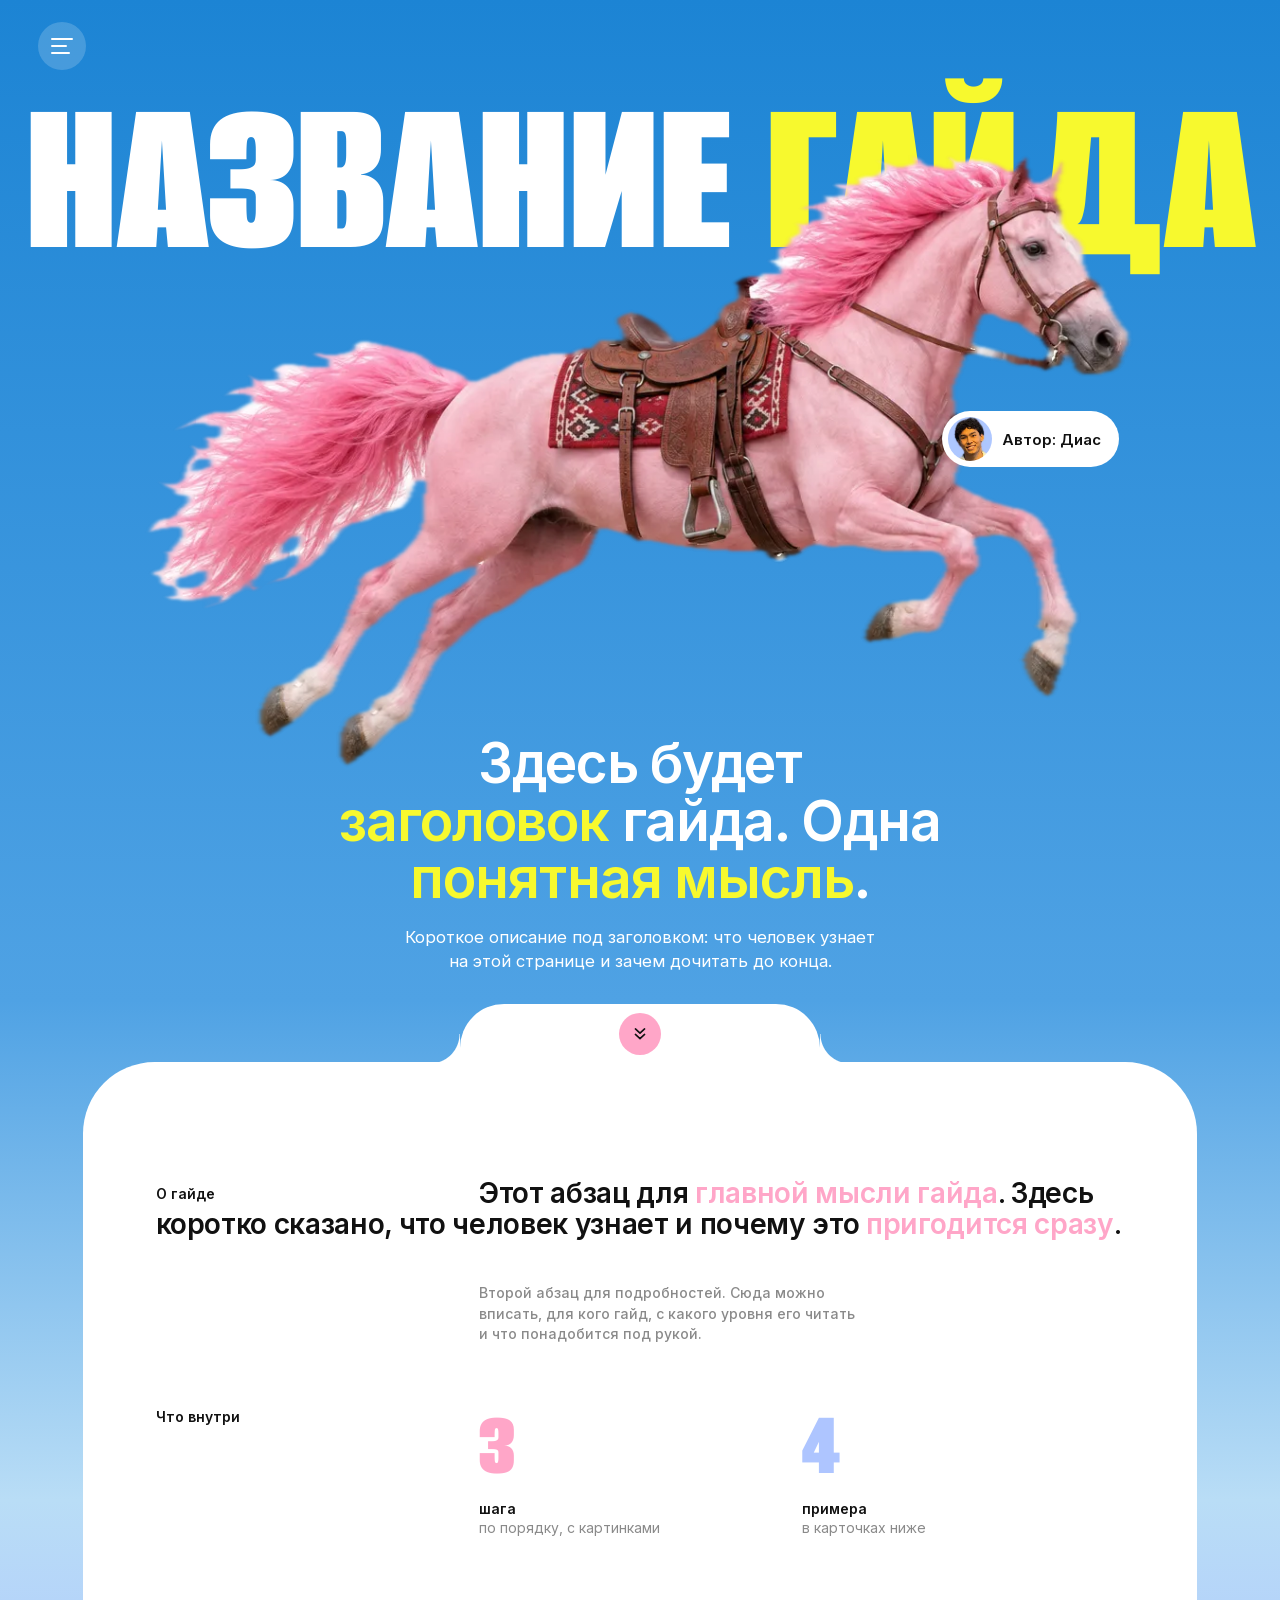
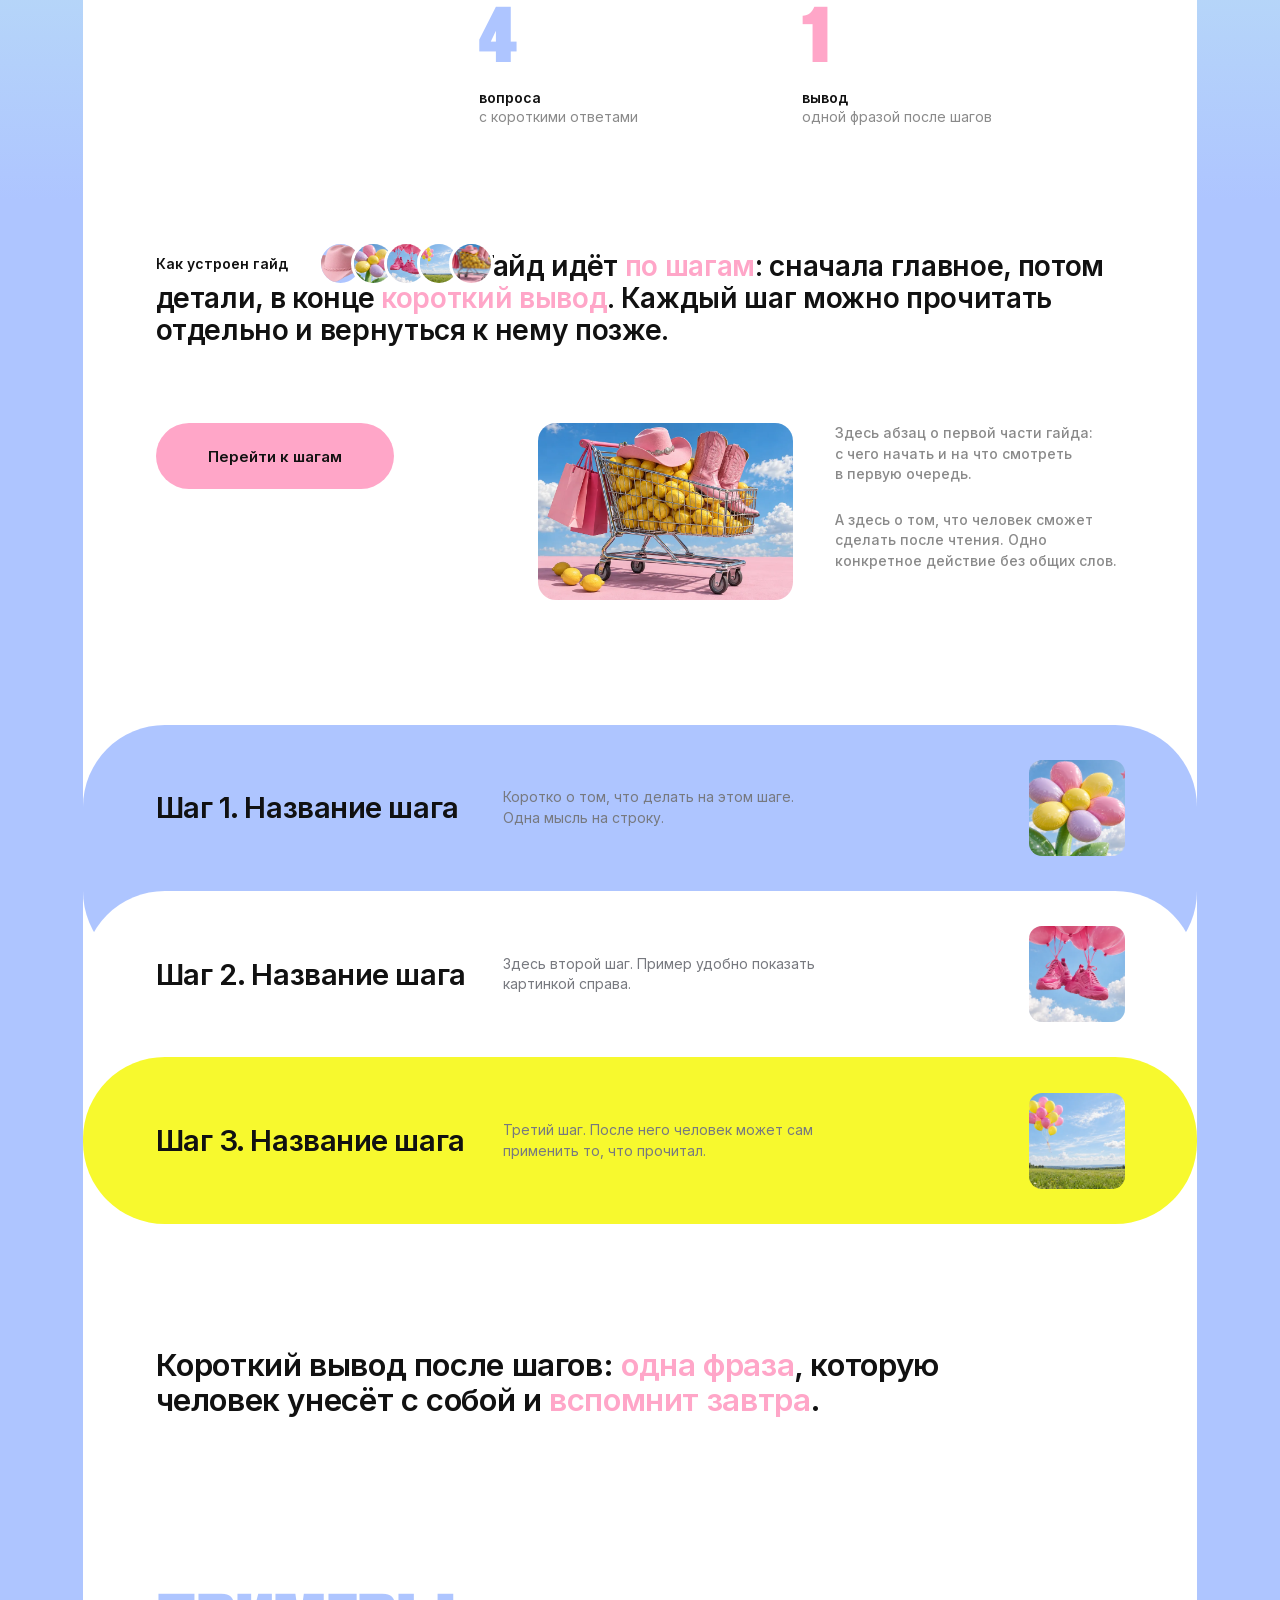
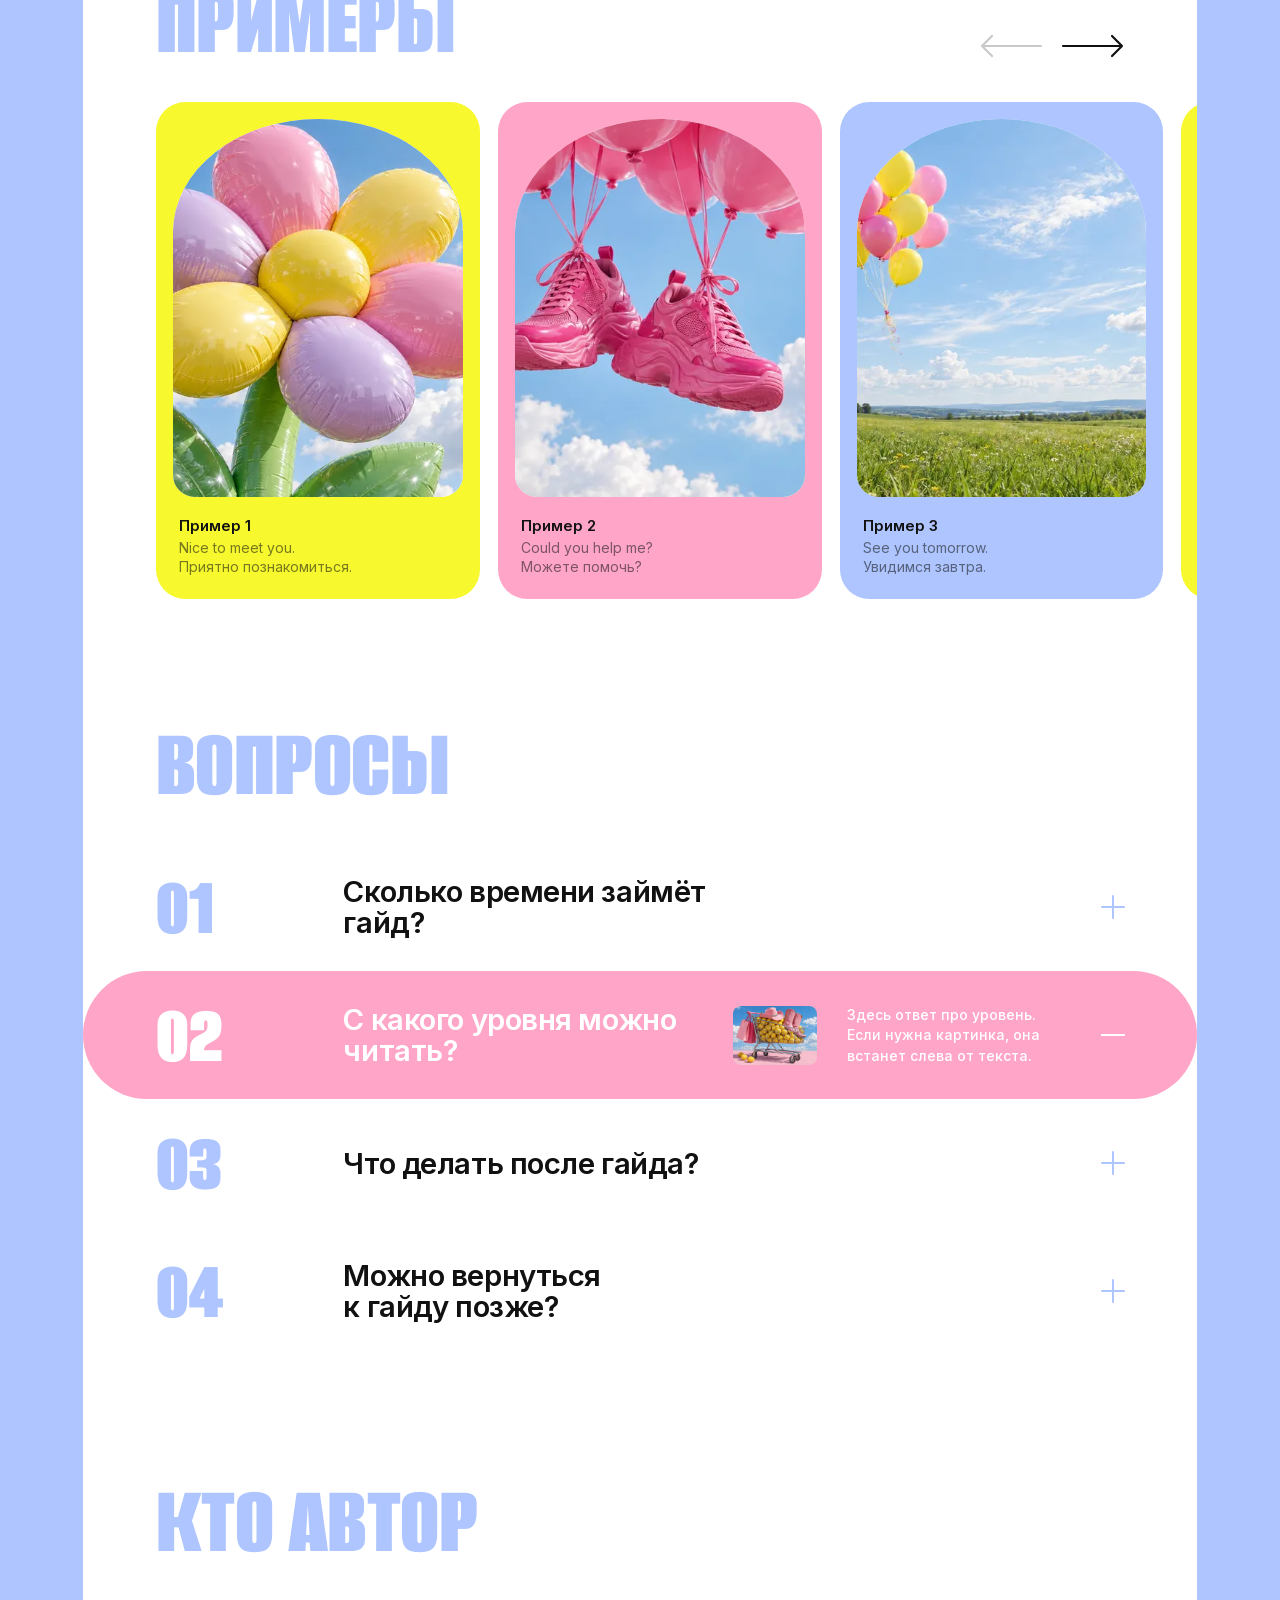
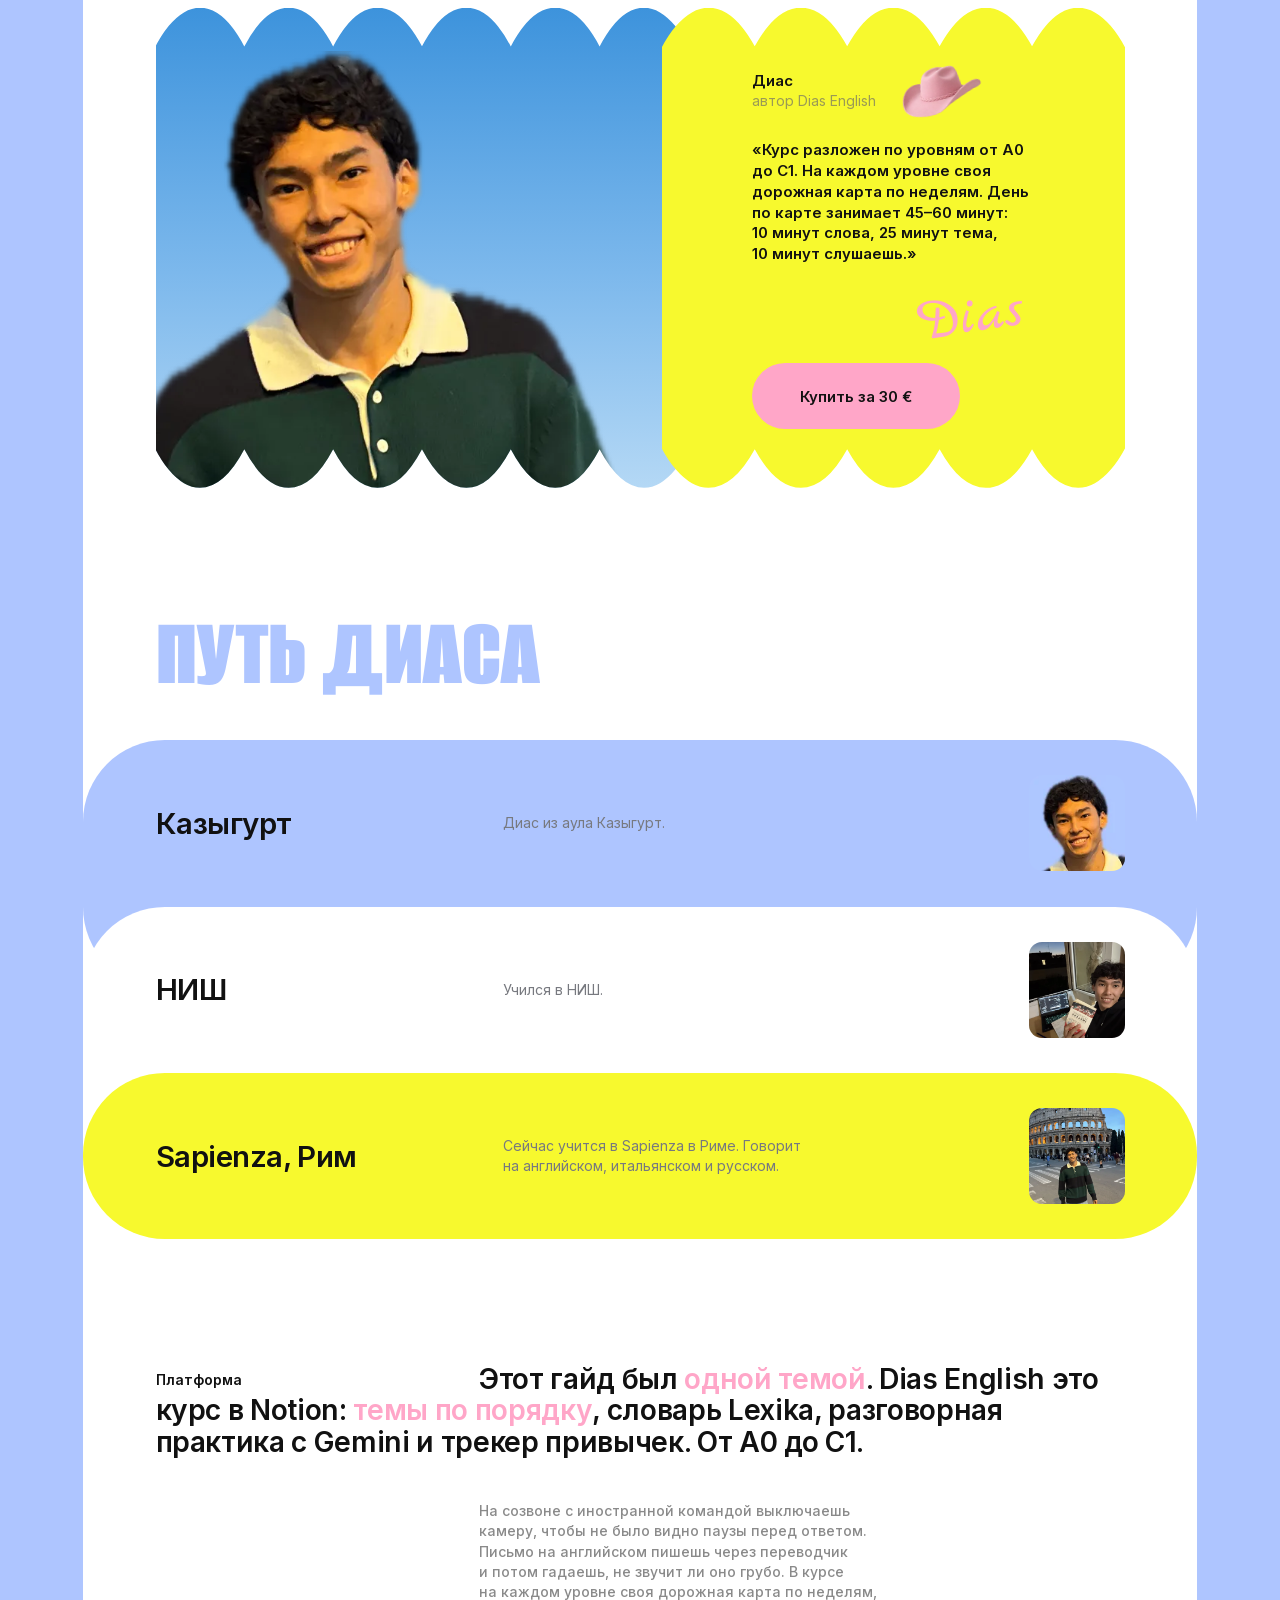
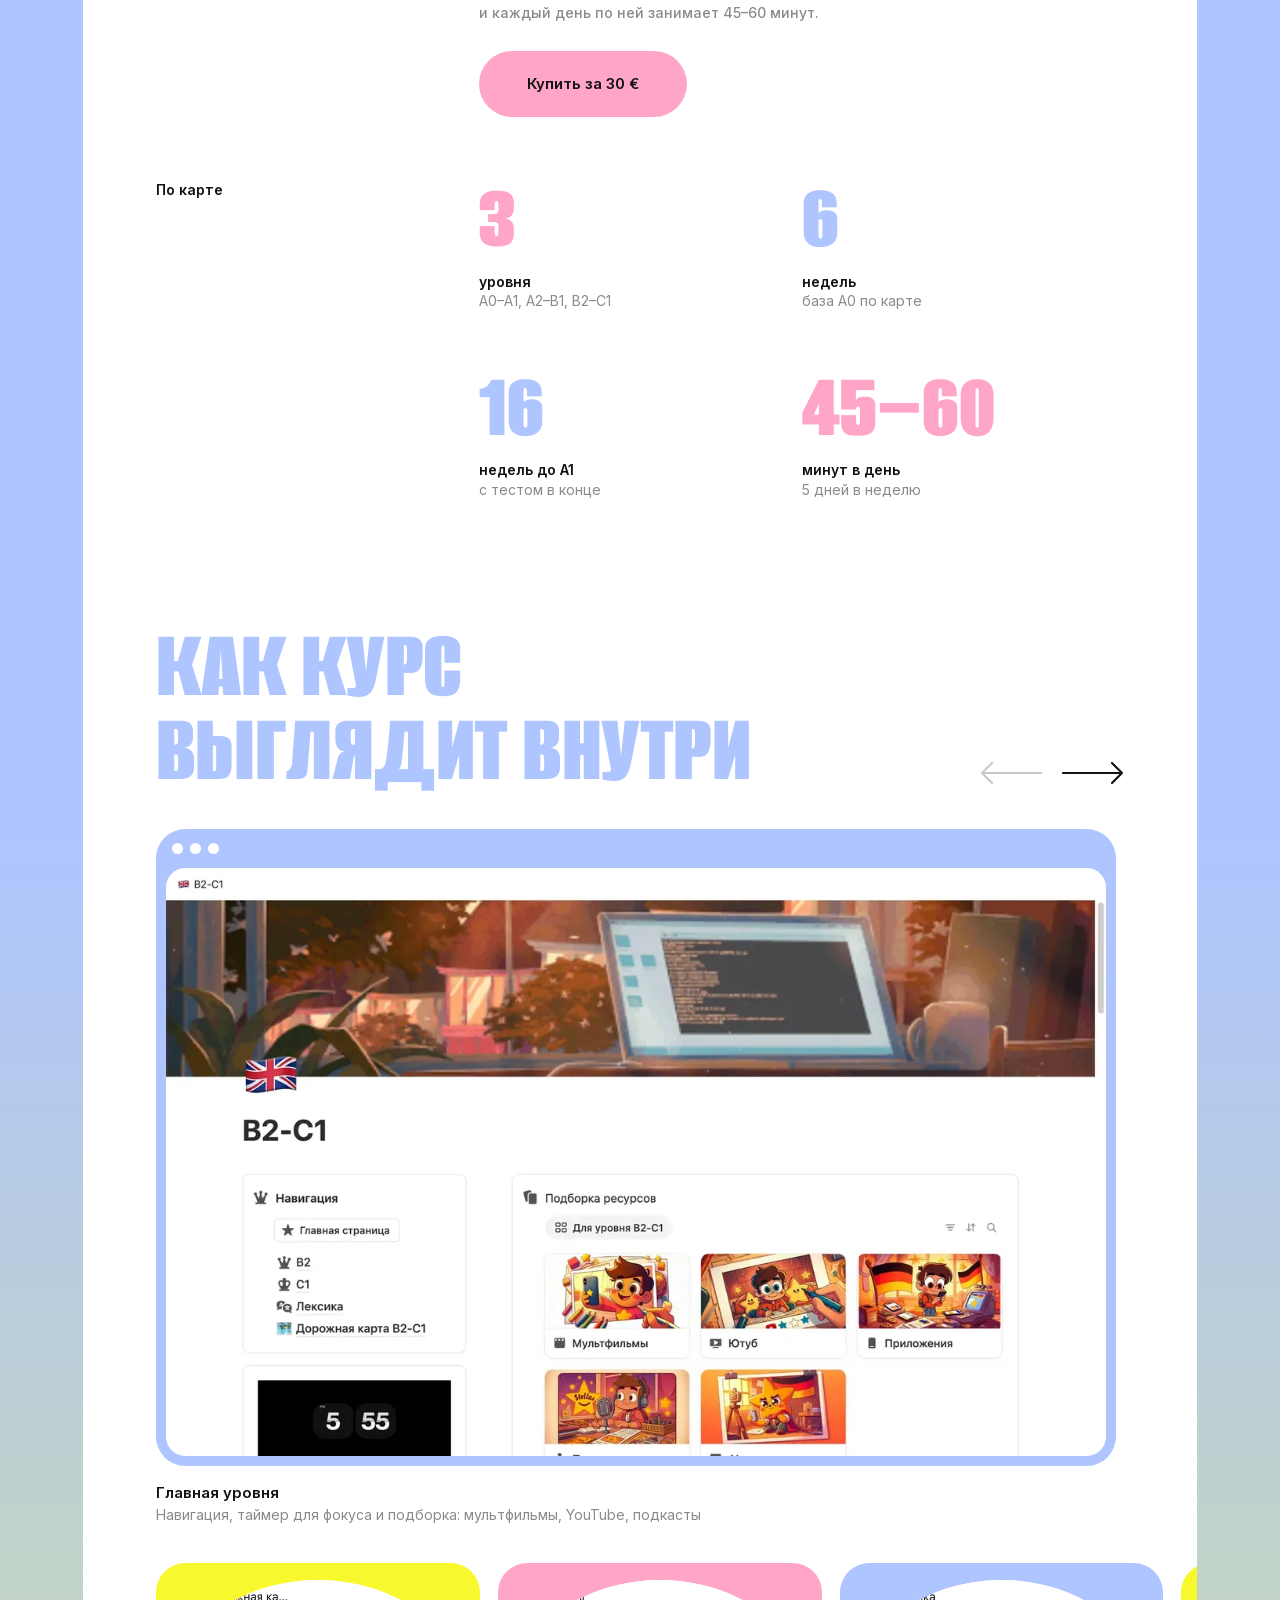
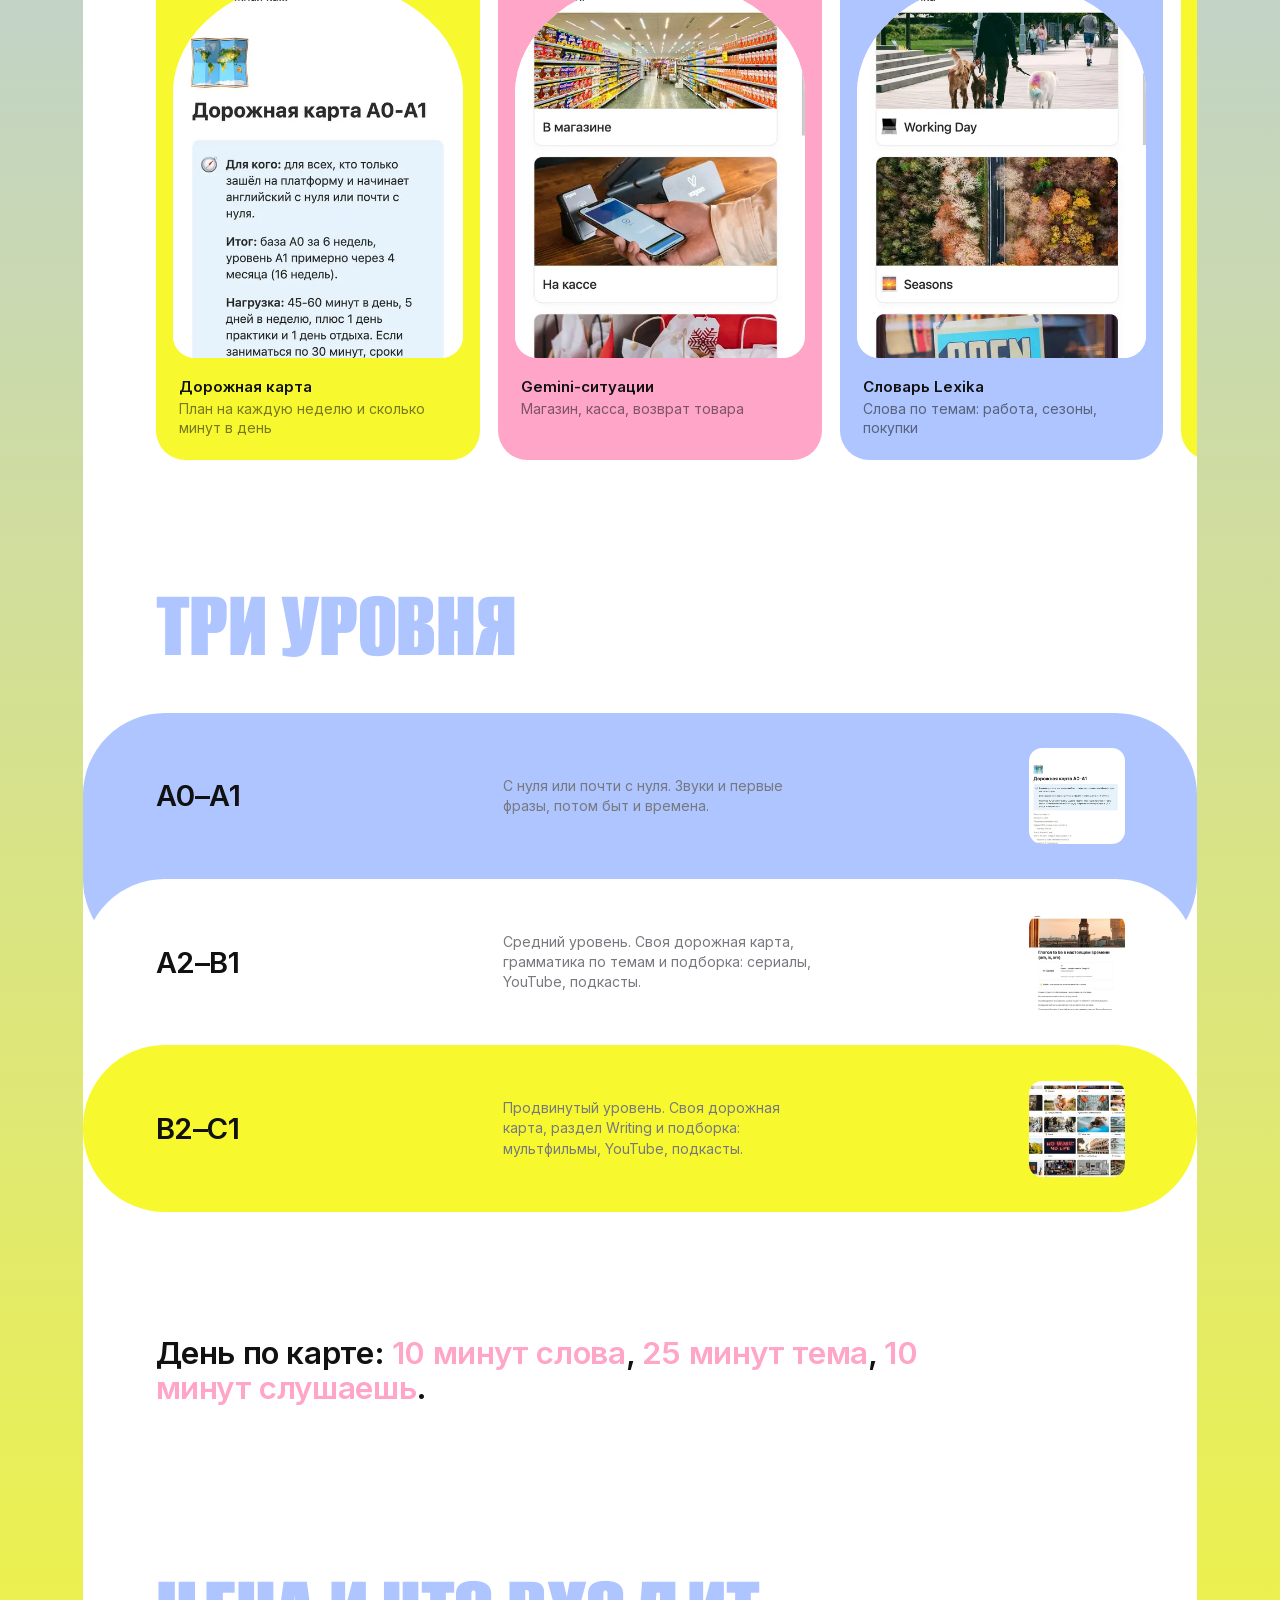
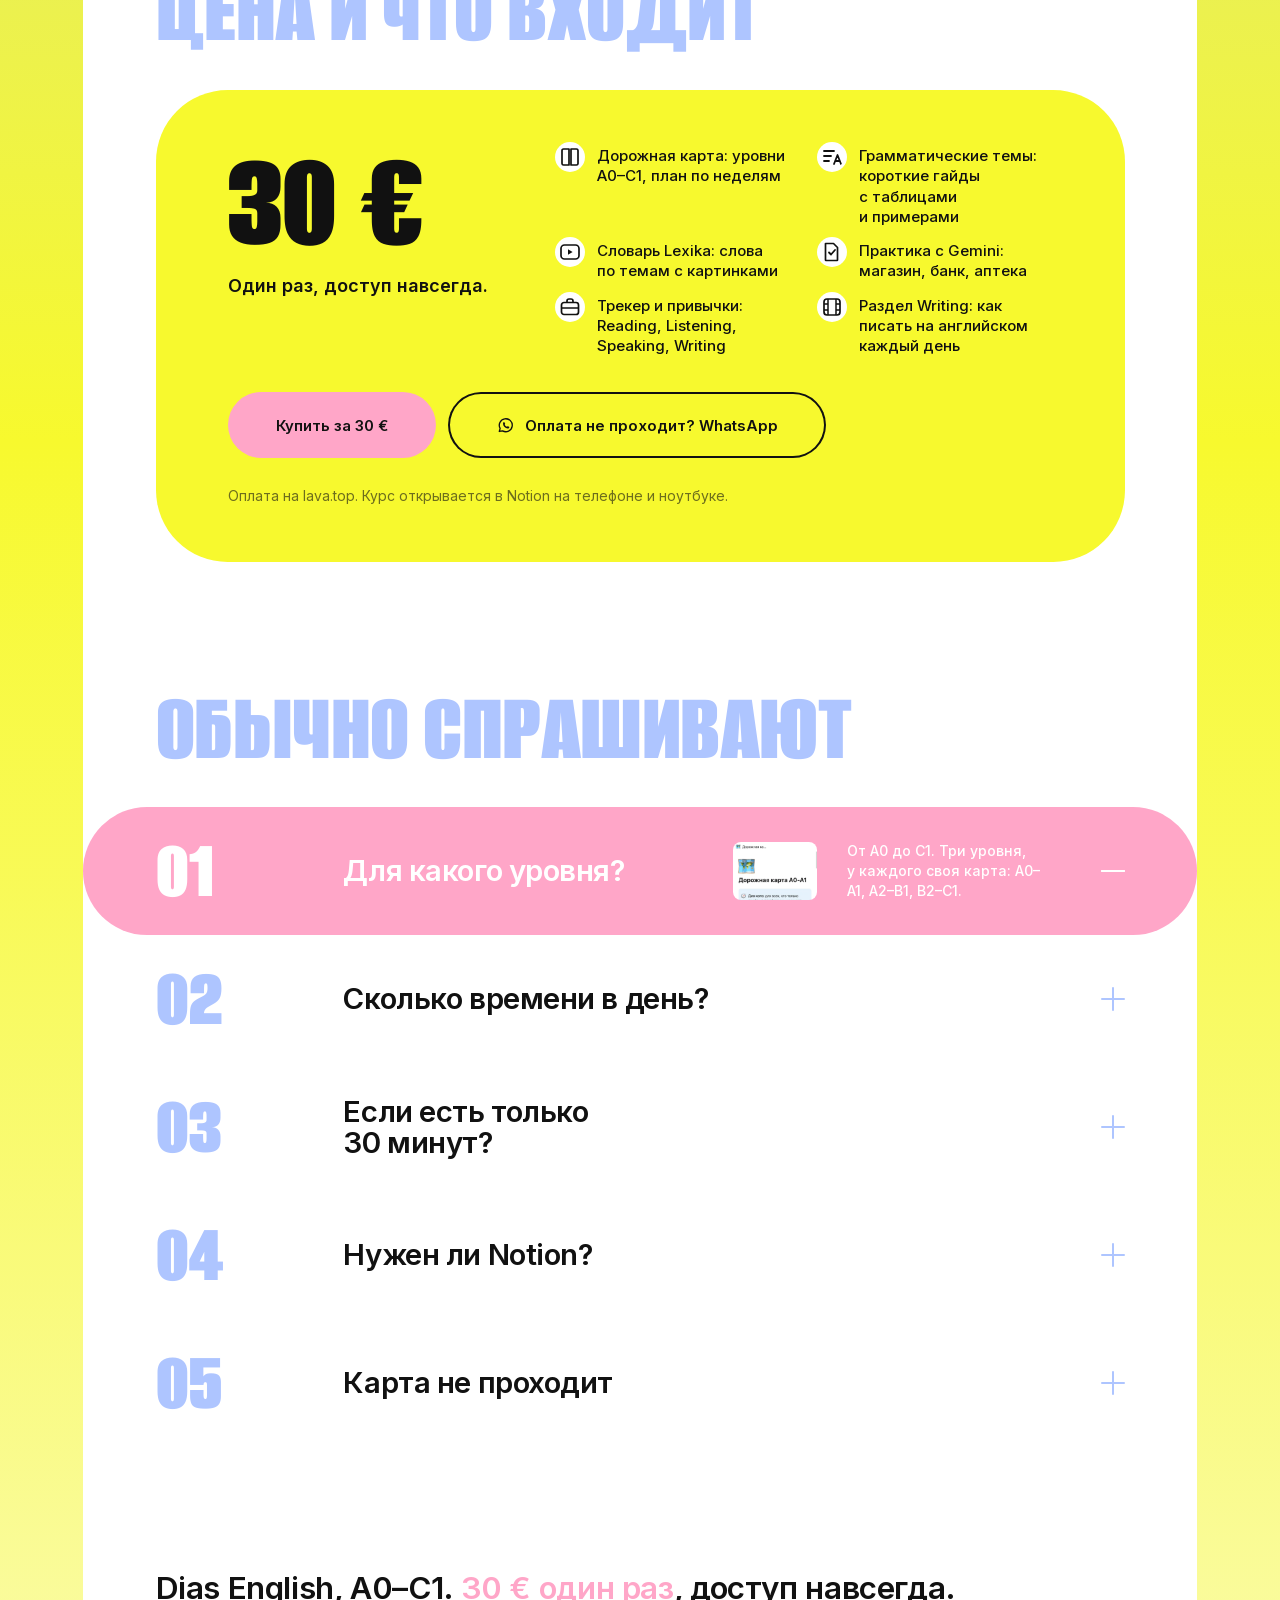
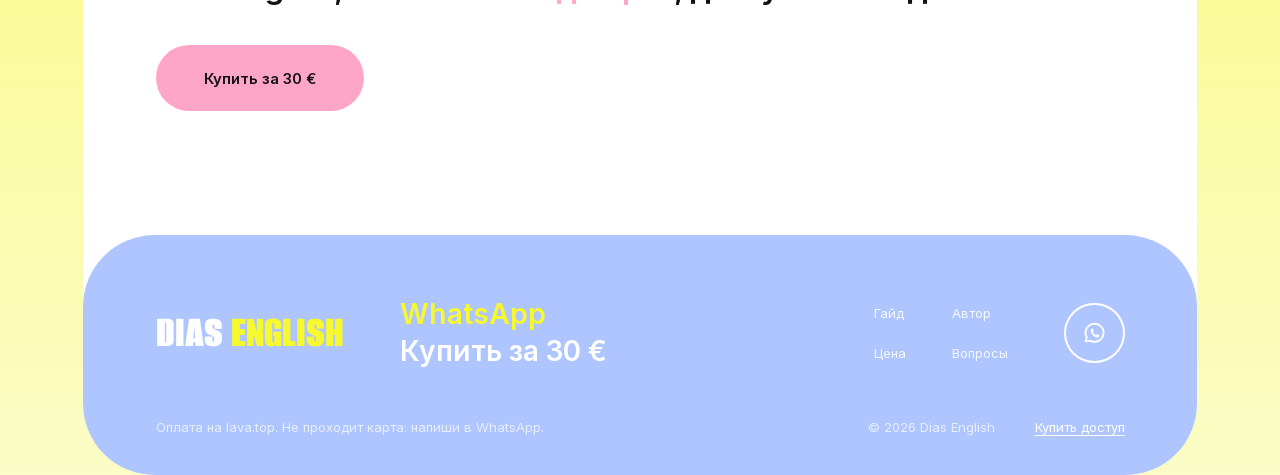
==== commit 8a9866e2: "Сайт 02: только реклама, один автор на вариацию, вырезки без каймы - /en/ только Диас, /tr/ только Т" ====
--- a/en/index.html
+++ b/en/index.html
@@ -40,7 +40,6 @@
 <symbol id="i-steps" viewBox="0 0 24 24"><path d="M4 19h5v-5h5V9h6" fill="none" stroke="currentColor" stroke-width="1.8" stroke-linecap="round" stroke-linejoin="round"/><circle cx="20" cy="5" r="1.8" fill="currentColor"/></symbol>
 </svg>
 <a class="skip" href="#about">К содержанию</a>
-<nav class="langs" aria-label="Язык гайда"><a class="lang-a on" href="../en/" hreflang="en" aria-current="page">EN</a><a class="lang-a" href="../tr/" hreflang="tr">TR</a></nav>
 <button class="burger" type="button" aria-label="Меню" aria-expanded="false" aria-controls="menu"><i></i><i></i><i></i></button>
 <div class="menu" id="menu" hidden>
   <button class="menu-x" type="button" aria-label="Закрыть меню"><svg class="ic" aria-hidden="true"><use href="#i-close"/></svg></button>
--- a/assets/style.css
+++ b/assets/style.css
@@ -68,14 +68,6 @@
 .menu-x .ic{width:24px;height:24px}
 
 /* переключатель языка гайда */
-.langs{position:fixed;z-index:30;top:22px;right:clamp(16px,3vw,40px);display:flex;gap:4px;padding:4px;border-radius:99px;background:rgba(255,255,255,.18);transition:background-color .3s}
-.lang-a{min-width:44px;height:40px;padding:0 12px;border-radius:99px;display:grid;place-items:center;font-weight:600;font-size:14px;line-height:1;color:var(--white);transition:background-color .25s,color .25s}
-.lang-a:hover{background:rgba(255,255,255,.3)}
-.lang-a.on{background:var(--white);color:var(--ink)}
-.langs.dark{background:var(--white);box-shadow:0 2px 12px rgba(17,17,17,.12)}
-.langs.dark .lang-a{color:var(--ink)}
-.langs.dark .lang-a:hover{background:var(--blue)}
-.langs.dark .lang-a.on{background:var(--yellow)}
 .fx{font-style:normal}
 
 /* ---------- первый экран ---------- */
@@ -84,7 +76,7 @@
   font-size:min(calc(100vw * 2.5 / var(--len)),340px);margin:0 auto;padding:0 8px}
 .hero-logo .y{color:var(--yellow)}
 .hero-stage{position:relative;width:min(78vw,1000px);margin:calc(-1 * min(calc(100vw * 2.5 / var(--len)),340px) * .52) auto 0;z-index:2}
-.hero-horse{width:100%;height:auto;filter:drop-shadow(0 26px 30px rgba(10,60,120,.22));animation:float 7s ease-in-out infinite}
+.hero-horse{width:100%;height:auto;animation:float 7s ease-in-out infinite}
 @keyframes float{0%,100%{transform:translateY(0)}50%{transform:translateY(-12px)}}
 .hero-chip{position:absolute;right:2%;top:42%;display:flex;align-items:center;gap:10px;padding:6px 18px 6px 6px;border-radius:99px;background:var(--white);color:var(--ink);font-weight:600;font-size:15px;line-height:1}
 .hero-chip img{width:44px;height:44px;border-radius:50%;object-fit:cover}
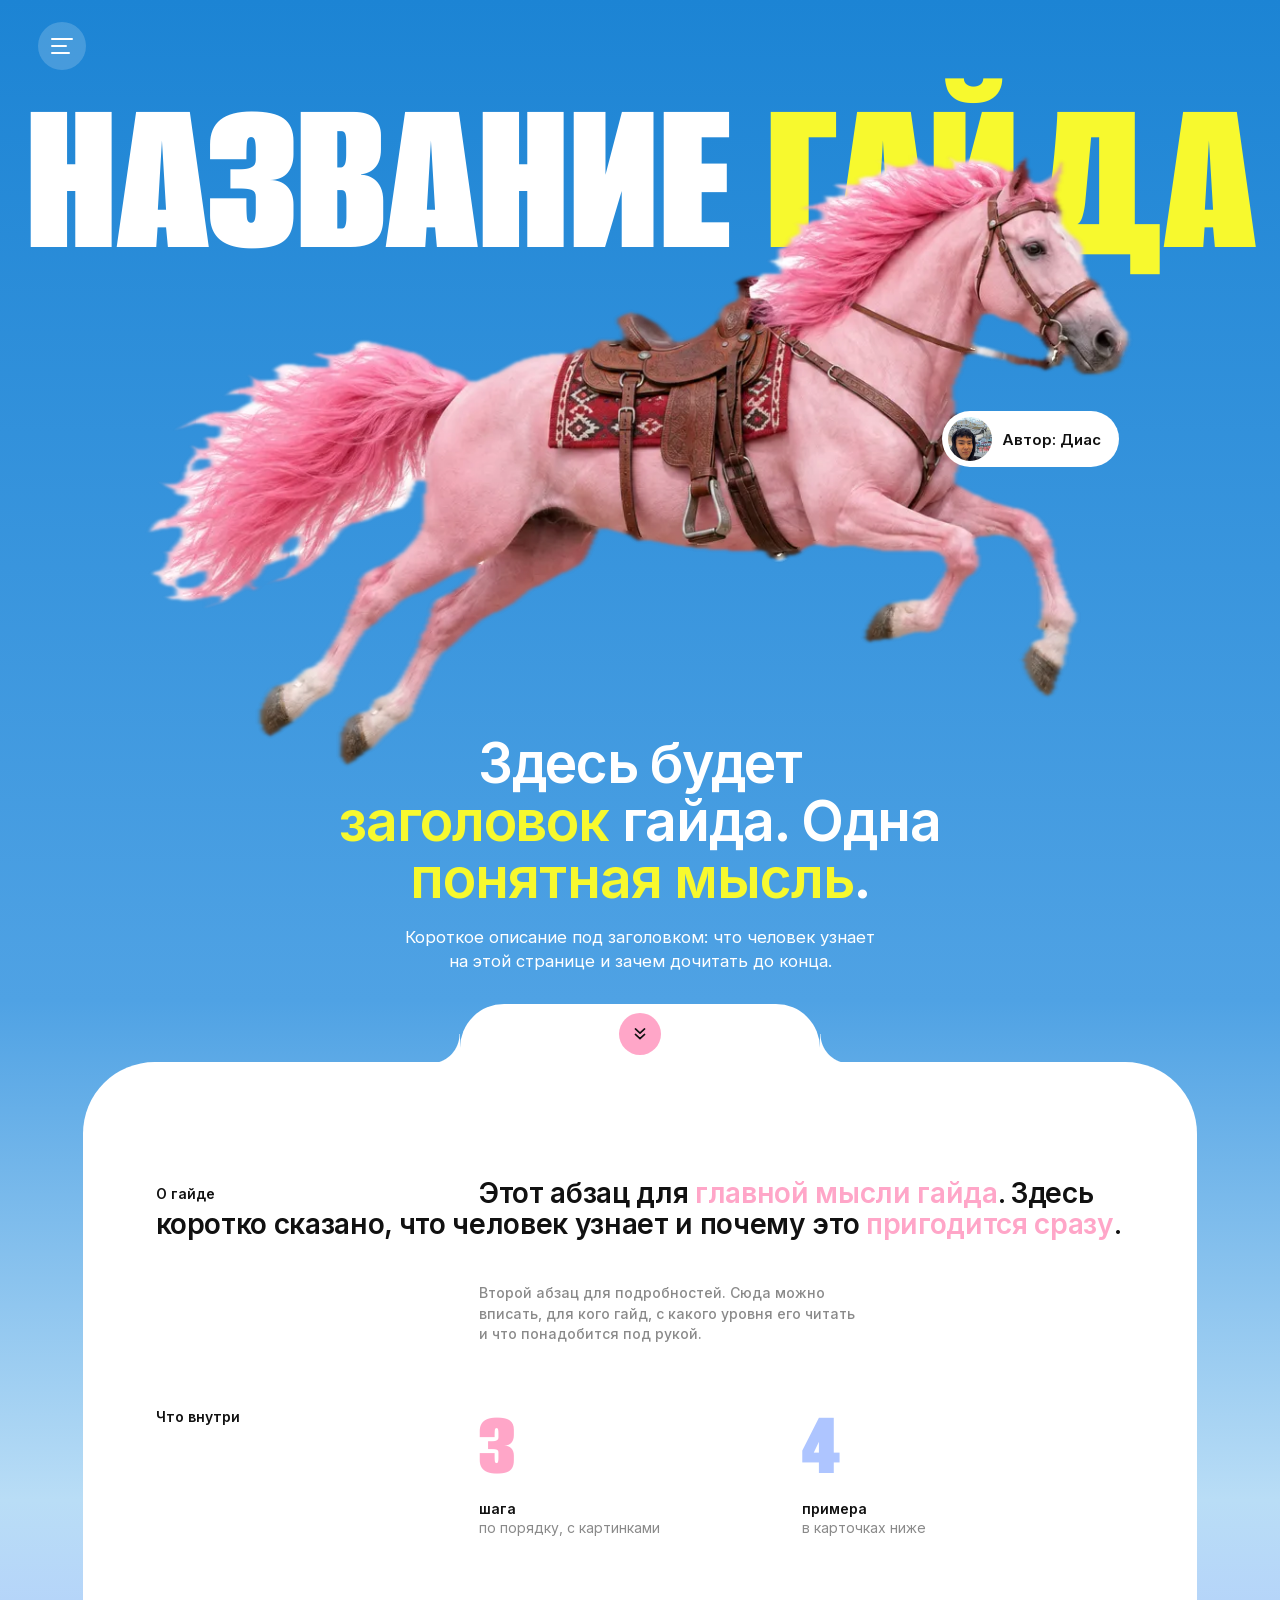
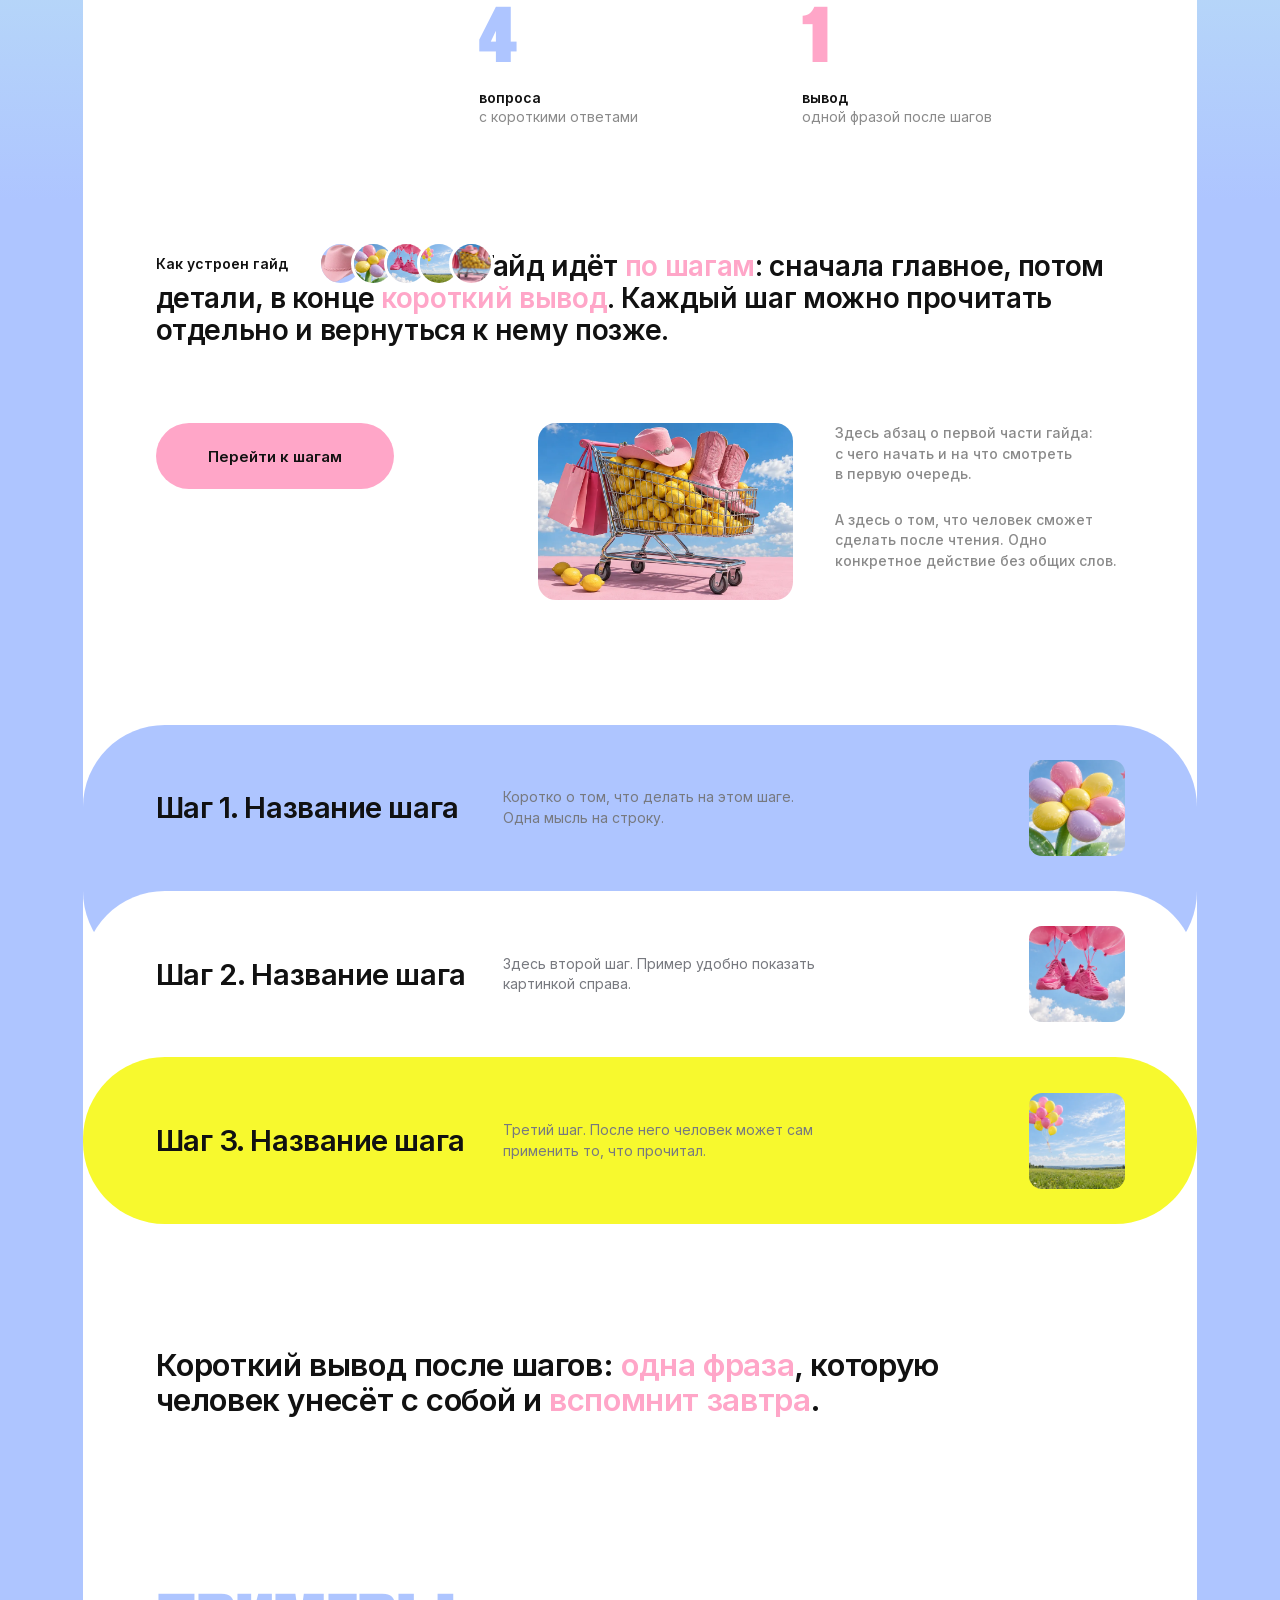
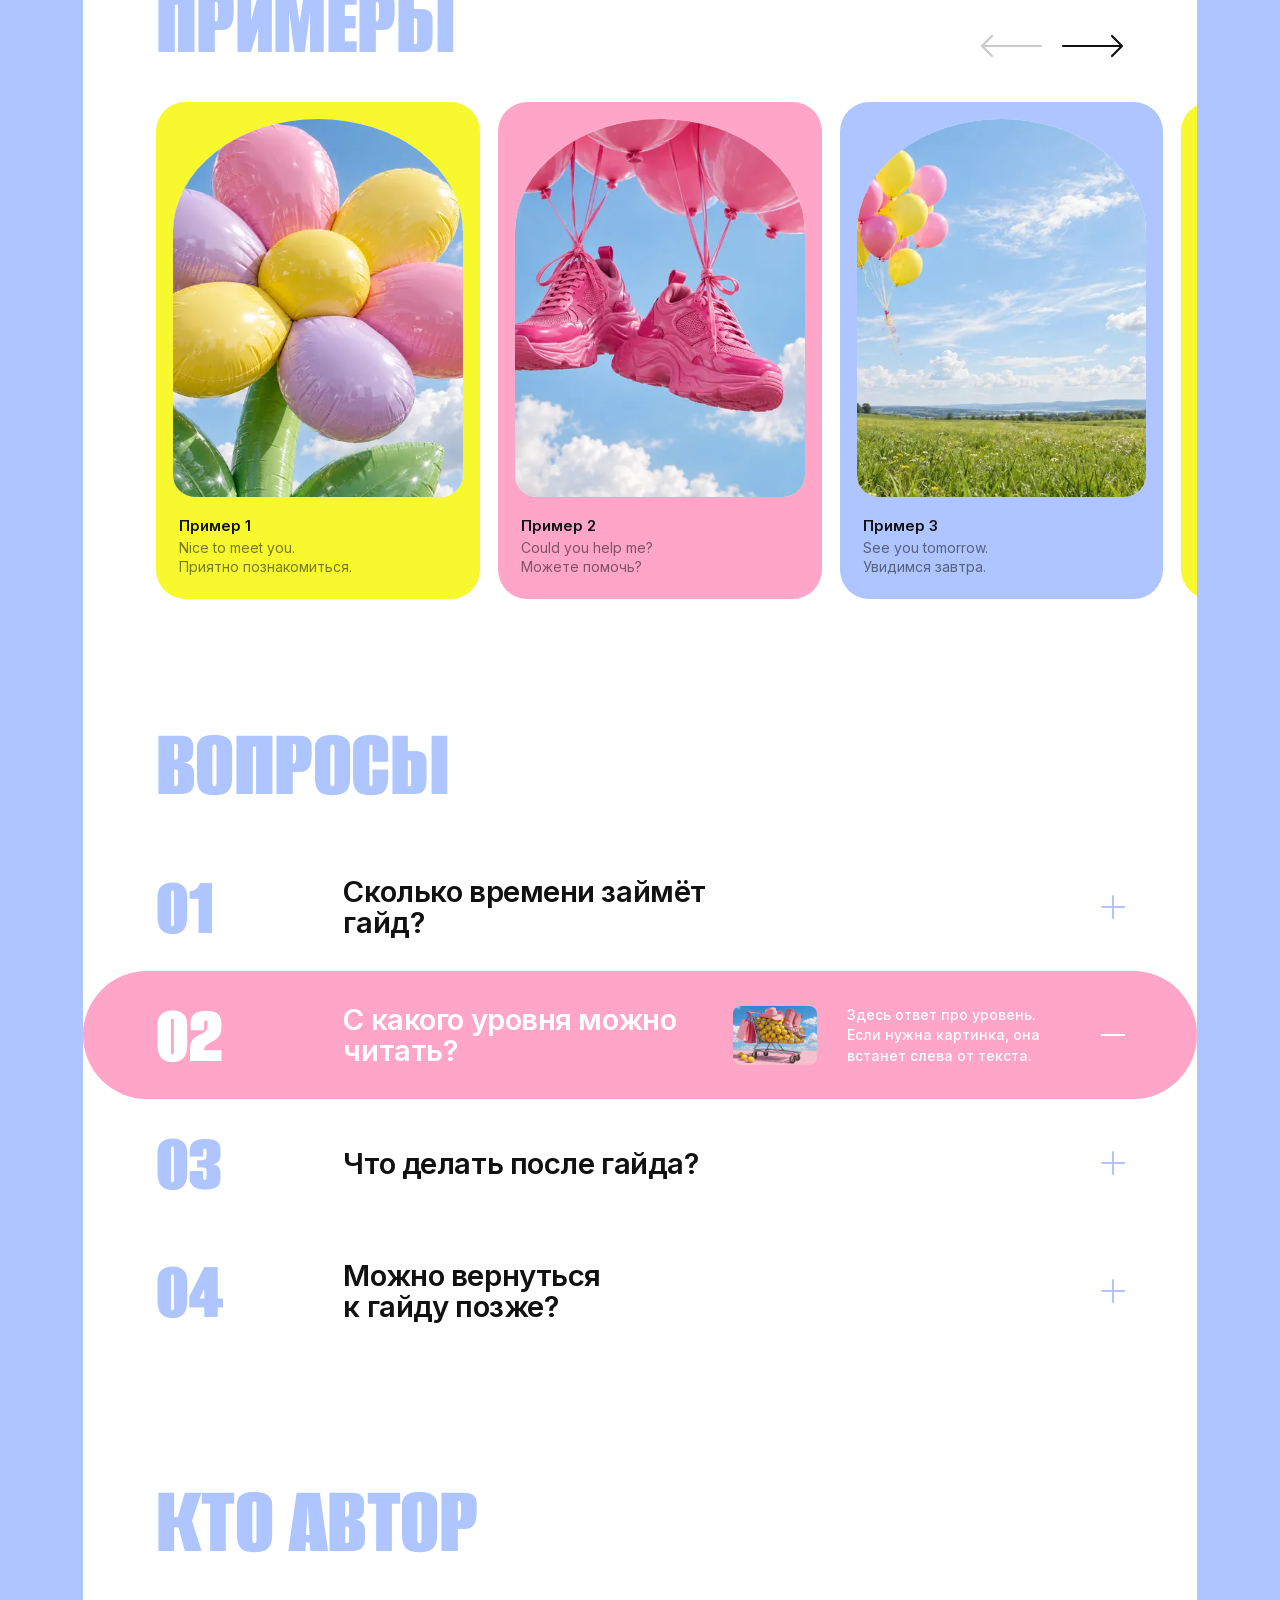
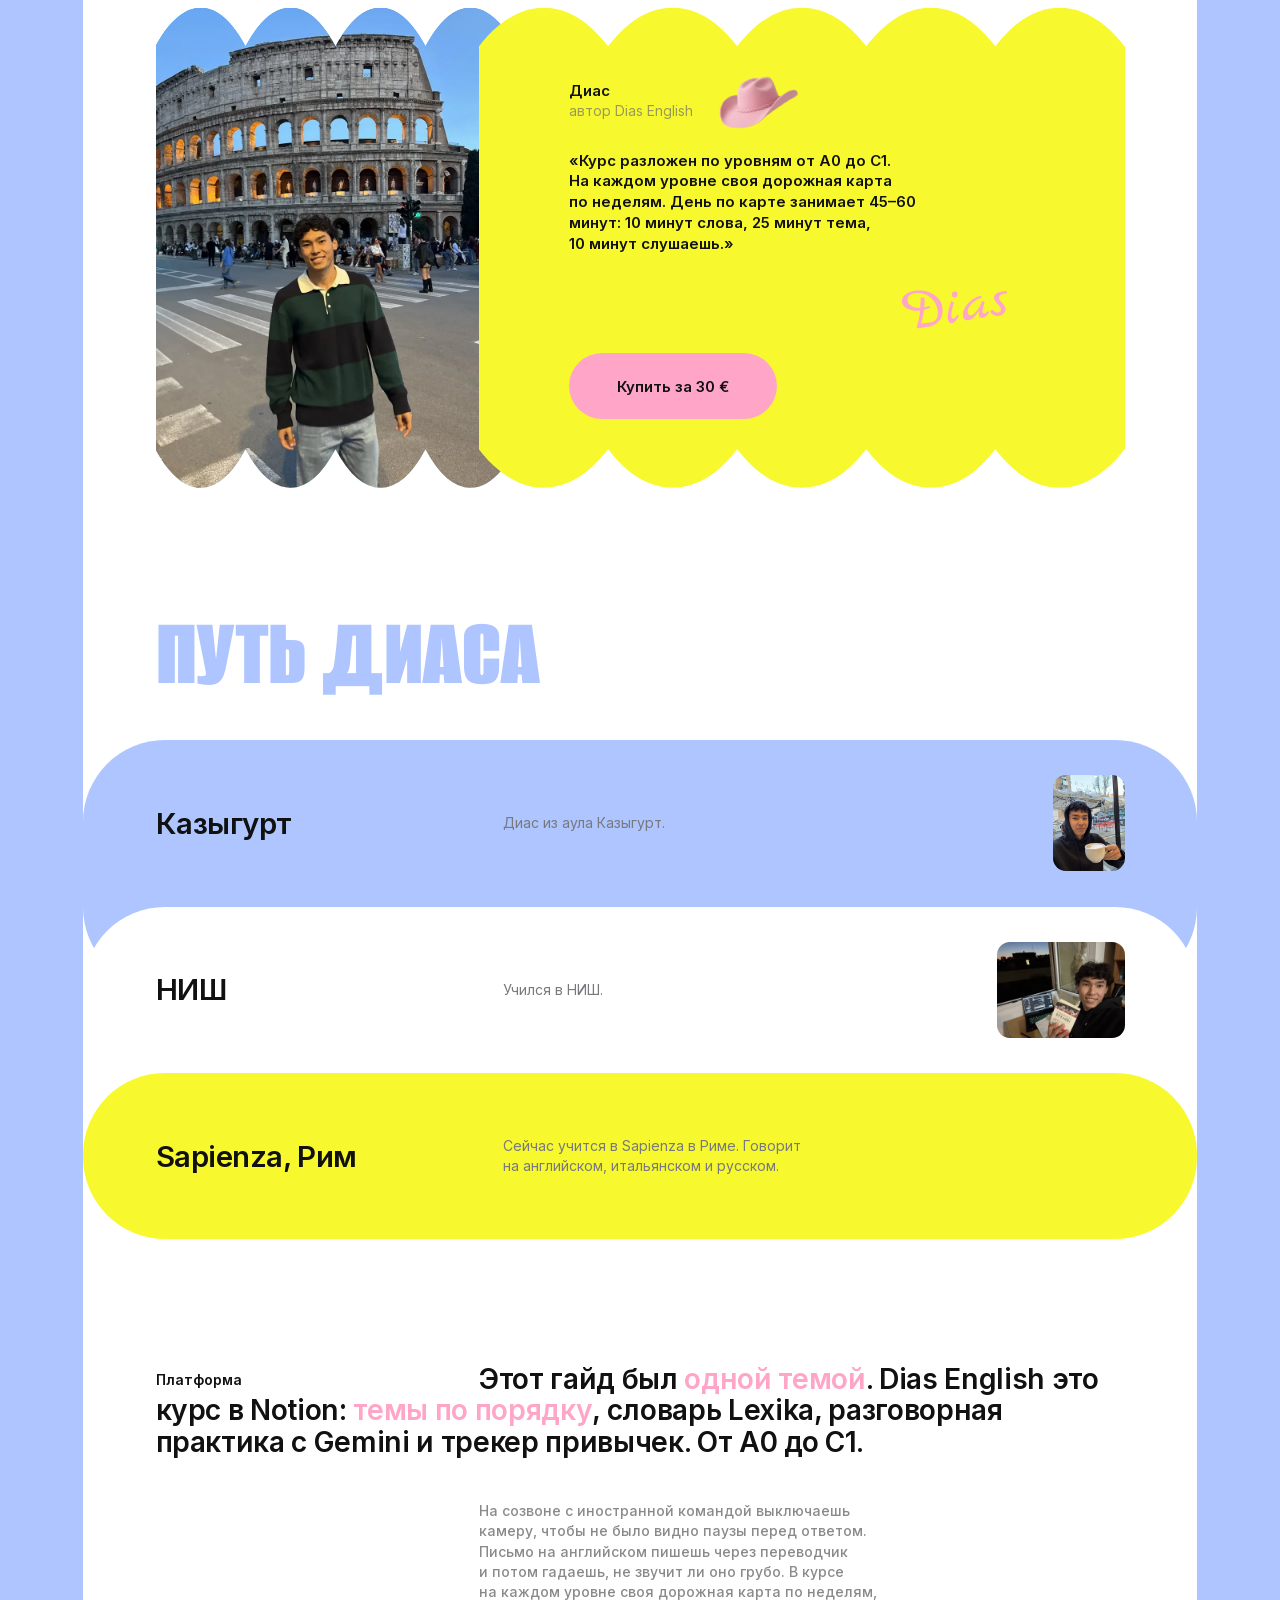
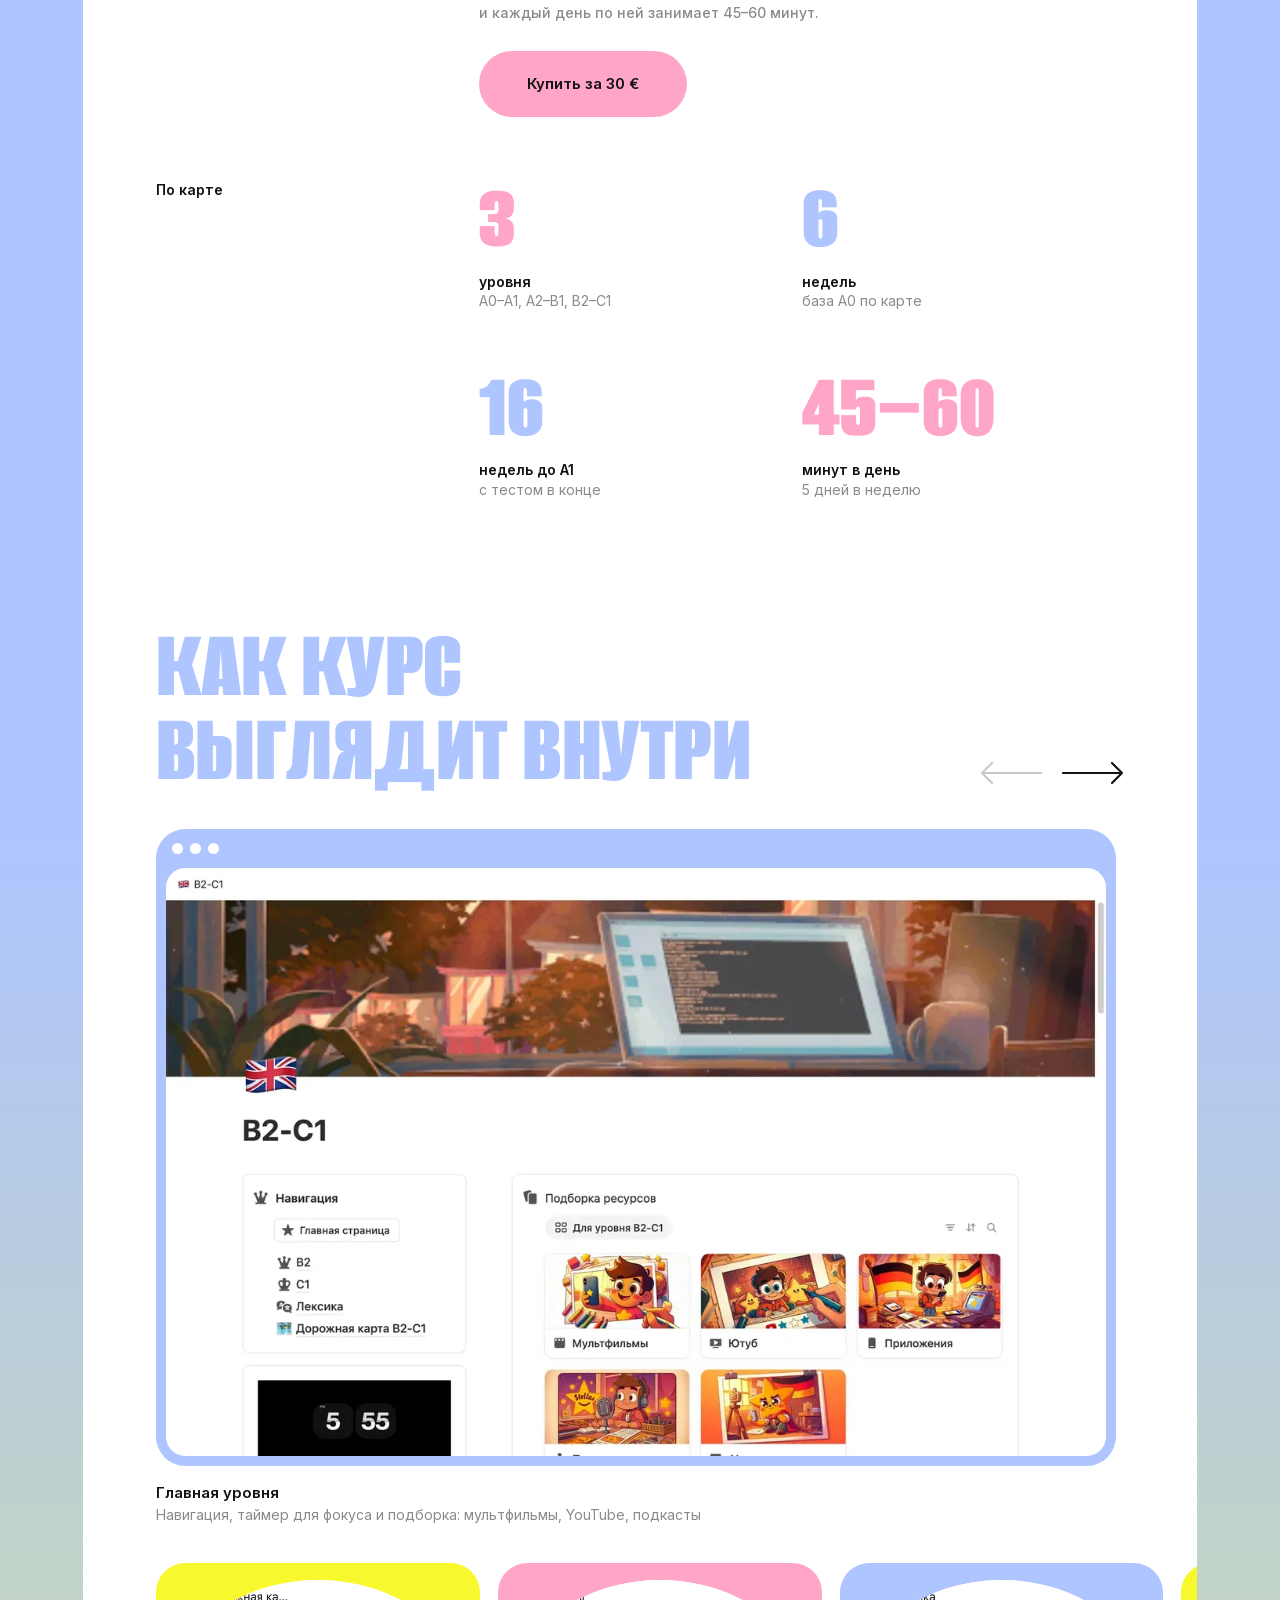
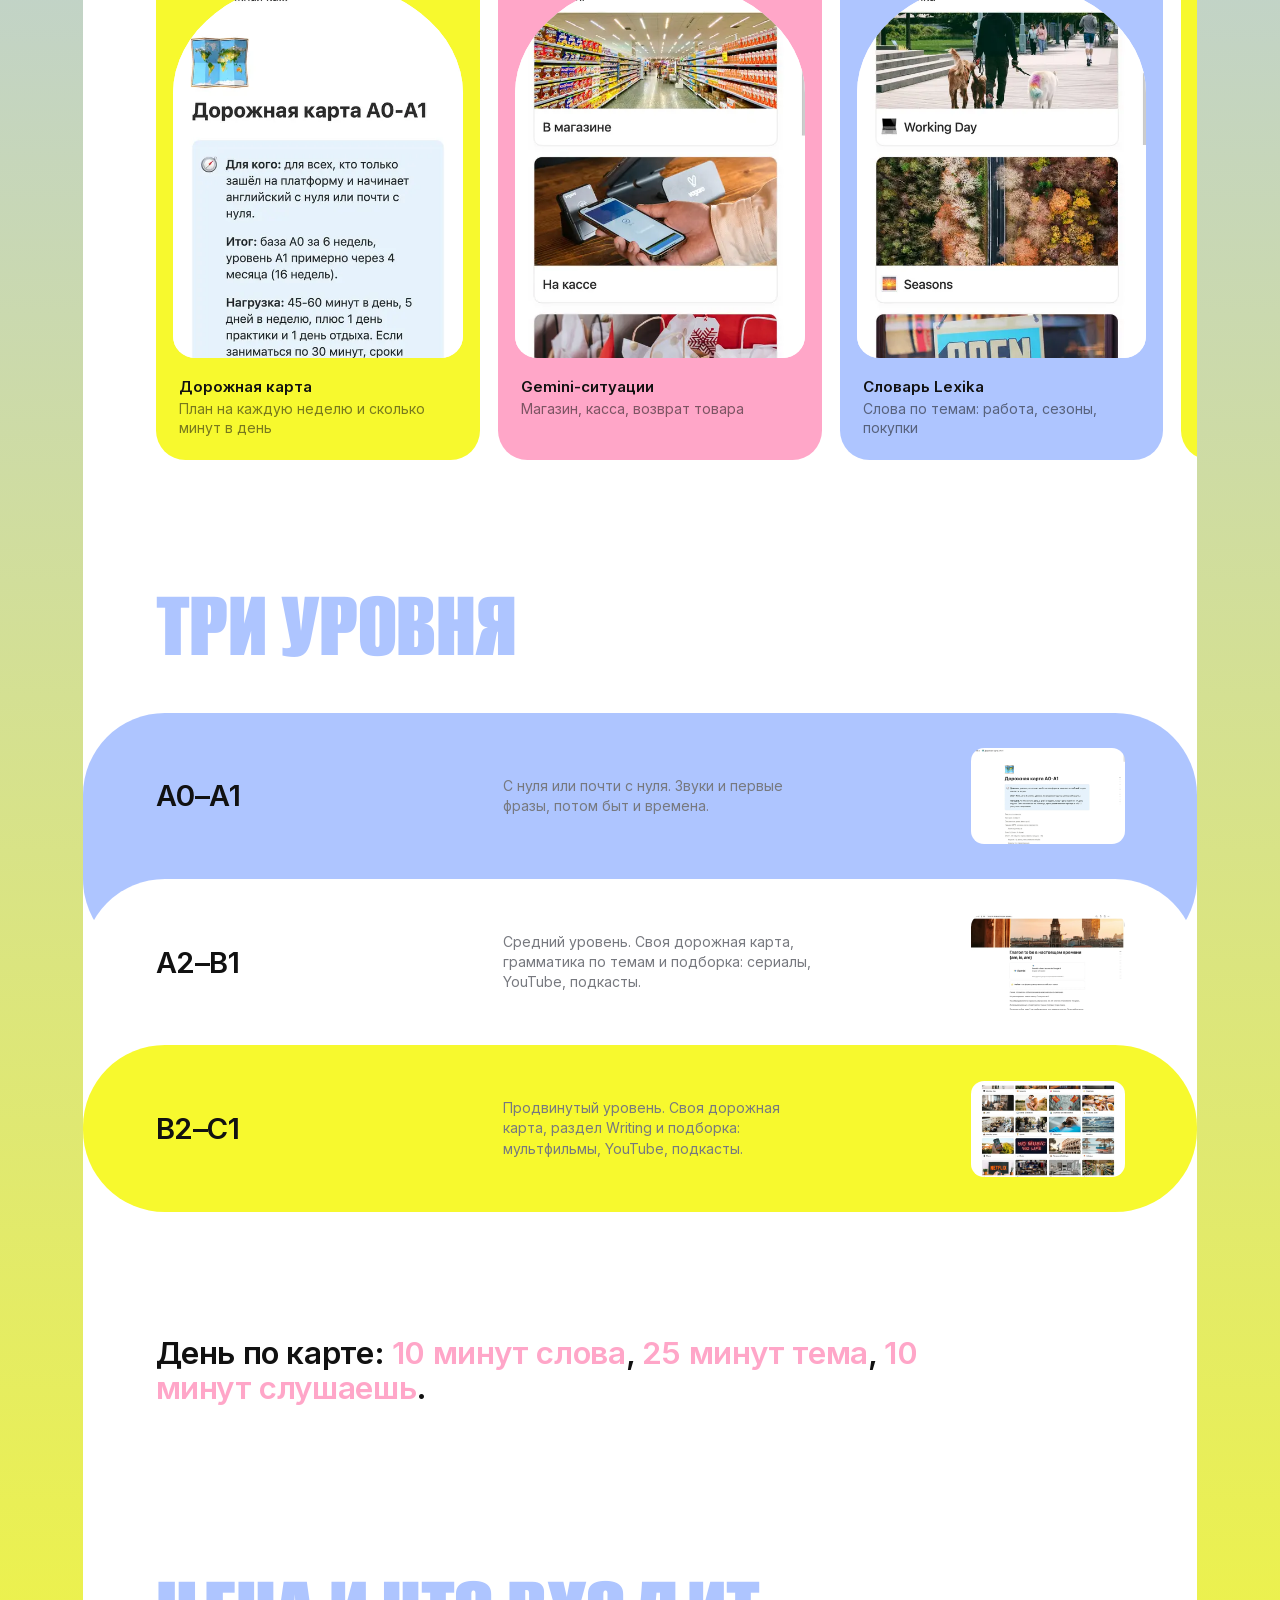
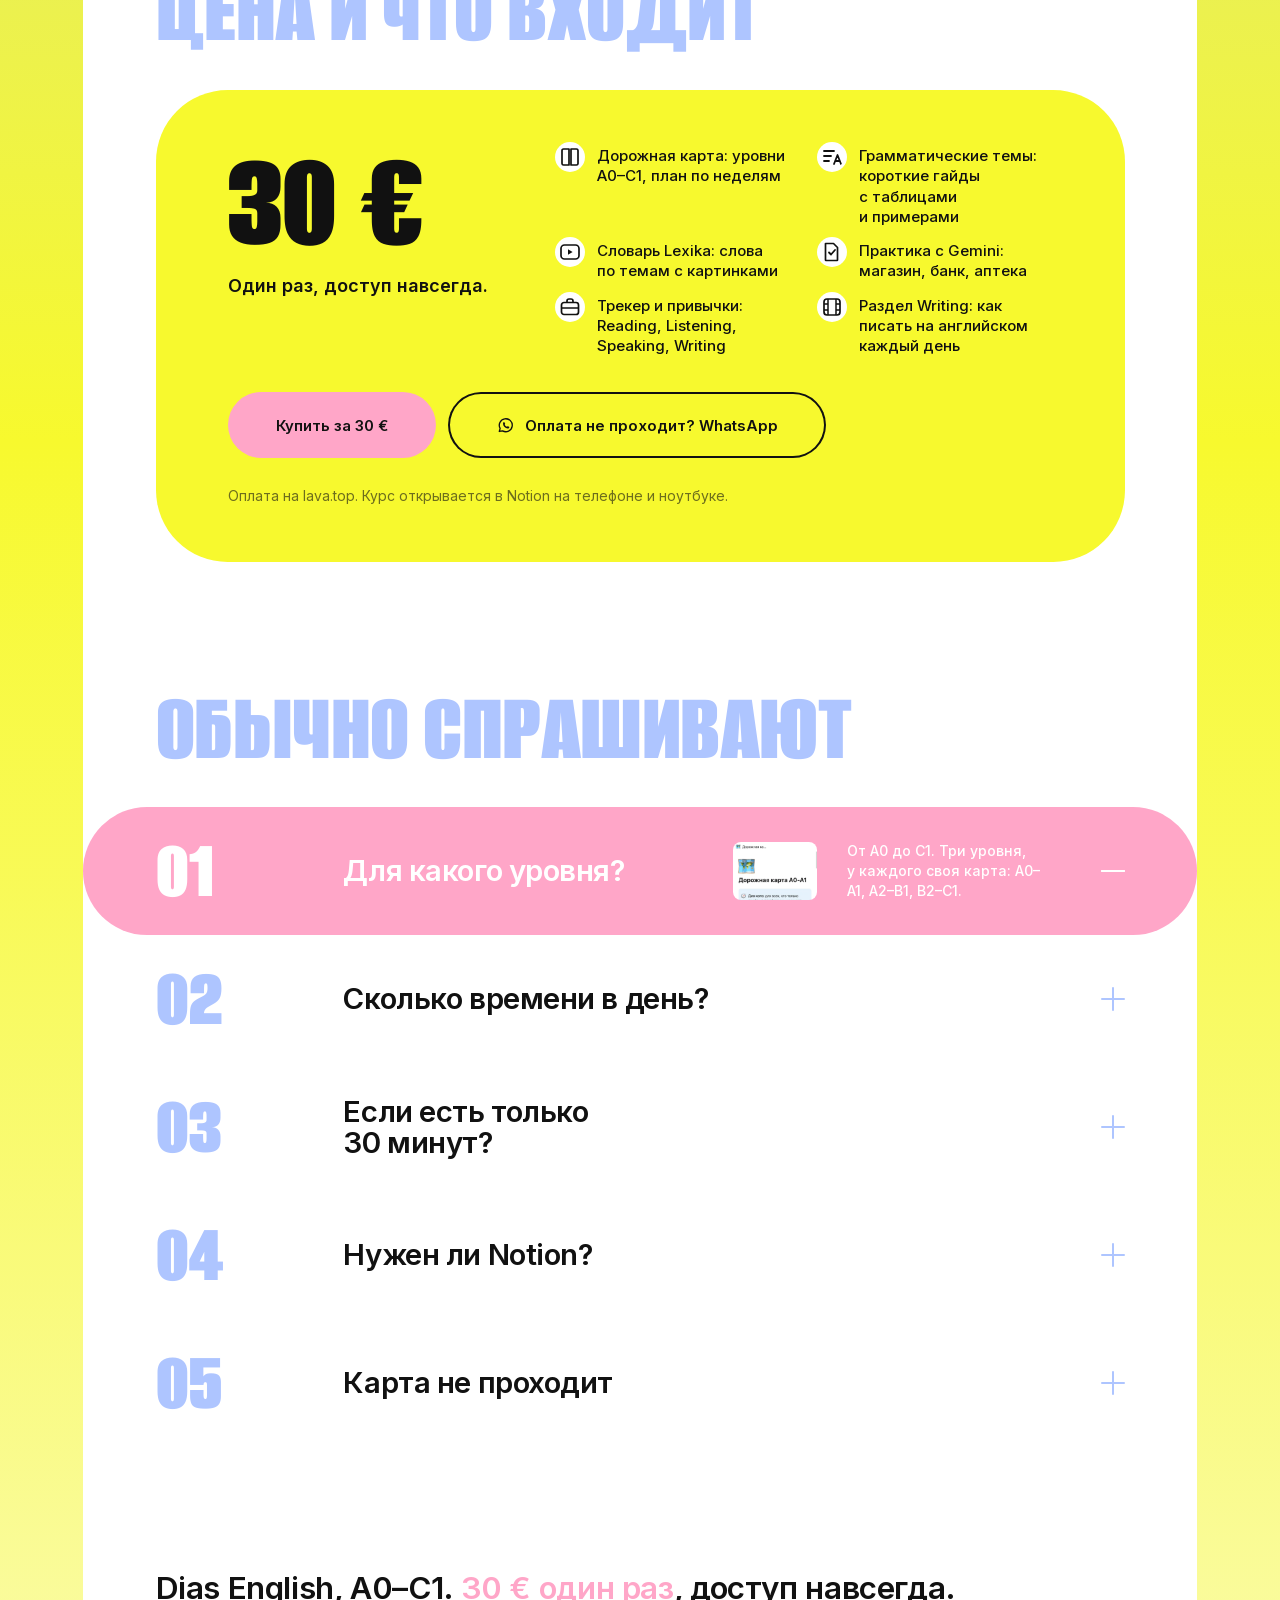
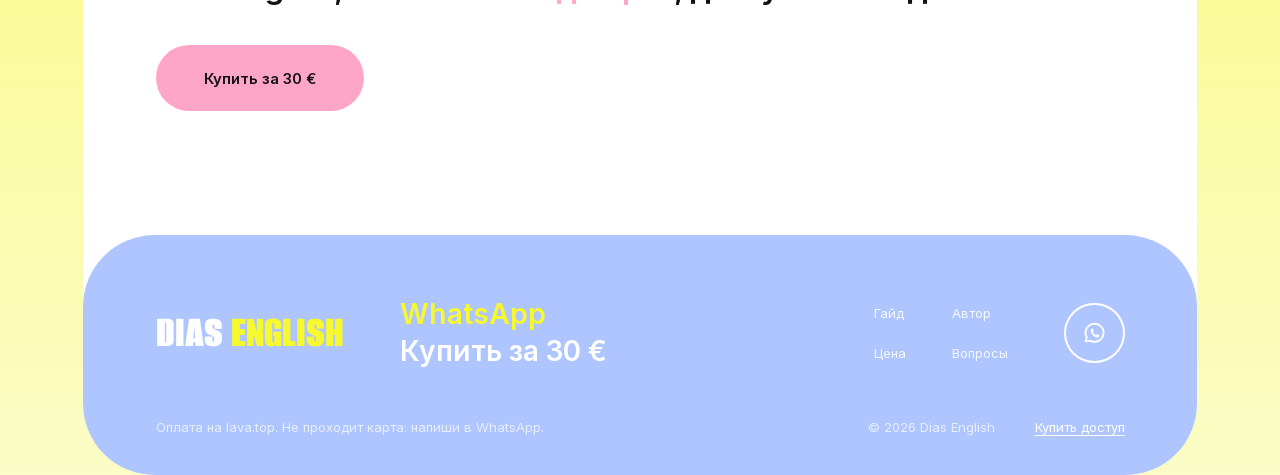
==== commit 7fbcb8e7: "Сайт 02: фото авторов целыми кадрами, без вырезки Людей больше не вырезаем (RULES.md, п. 1): в волне" ====
--- a/en/index.html
+++ b/en/index.html
@@ -19,6 +19,7 @@
 <body class="v-ad">
 <svg width="0" height="0" style="position:absolute" aria-hidden="true" focusable="false">
 <defs>
+<clipPath id="wv-h4" clipPathUnits="objectBoundingBox"><ellipse cx="0.1250" cy=".5" rx="0.2300" ry=".5"/><ellipse cx="0.3750" cy=".5" rx="0.2300" ry=".5"/><ellipse cx="0.6250" cy=".5" rx="0.2300" ry=".5"/><ellipse cx="0.8750" cy=".5" rx="0.2300" ry=".5"/></clipPath>
 <clipPath id="wv-h6" clipPathUnits="objectBoundingBox"><ellipse cx="0.0833" cy=".5" rx="0.1533" ry=".5"/><ellipse cx="0.2500" cy=".5" rx="0.1533" ry=".5"/><ellipse cx="0.4167" cy=".5" rx="0.1533" ry=".5"/><ellipse cx="0.5833" cy=".5" rx="0.1533" ry=".5"/><ellipse cx="0.7500" cy=".5" rx="0.1533" ry=".5"/><ellipse cx="0.9167" cy=".5" rx="0.1533" ry=".5"/></clipPath>
 <clipPath id="wv-h5" clipPathUnits="objectBoundingBox"><ellipse cx="0.1000" cy=".5" rx="0.1840" ry=".5"/><ellipse cx="0.3000" cy=".5" rx="0.1840" ry=".5"/><ellipse cx="0.5000" cy=".5" rx="0.1840" ry=".5"/><ellipse cx="0.7000" cy=".5" rx="0.1840" ry=".5"/><ellipse cx="0.9000" cy=".5" rx="0.1840" ry=".5"/></clipPath>
 <clipPath id="wv-v4" clipPathUnits="objectBoundingBox"><ellipse cx=".5" cy="0.1250" rx=".5" ry="0.2300"/><ellipse cx=".5" cy="0.3750" rx=".5" ry="0.2300"/><ellipse cx=".5" cy="0.6250" rx=".5" ry="0.2300"/><ellipse cx=".5" cy="0.8750" rx=".5" ry="0.2300"/></clipPath>
@@ -106,7 +107,7 @@
 <section class="sec author-sec" data-block="author" id="author">
   <h2 class="display rv">Кто автор</h2>
   <div class="wave rv">
-    <div class="wave-photo"><img class="" src="../media/dias-author.webp" width="502" height="572" alt="Диас" loading="lazy" decoding="async"></div>
+    <div class="wave-photo"><img class="" src="../media/dias-author.webp" width="900" height="1200" alt="Диас" loading="lazy" decoding="async"></div>
     <div class="wave-text">
       <div class="wave-in">
         <div class="wave-head"><div><b>Диас</b><span>автор Dias English</span></div><img class="wave-hat" src="../media/pic-hat.webp" width="360" height="212" alt="" loading="lazy" decoding="async"></div>
@@ -119,7 +120,7 @@
 </section>
 <section class="sec rows-sec" id="story" data-block="rows">
   <h2 class="display rv">Путь Диаса</h2>
-  <div class="rows"><div class="row c-blue rv"><h3>Казыгурт</h3><p>Диас из аула Казыгурт.</p><img class="row-pic" src="../media/dias-avatar.webp" width="160" height="160" alt="Диас" loading="lazy" decoding="async"></div><div class="row c-white rv"><h3>НИШ</h3><p>Учился в НИШ.</p><img class="row-pic" src="../media/ds-study.webp" width="900" height="675" alt="Диас занимается у окна, в руках англо-итальянский словарь" loading="lazy" decoding="async"></div><div class="row c-yellow rv"><h3>Sapienza, Рим</h3><p>Сейчас учится в Sapienza в Риме. Говорит на английском, итальянском и русском.</p><img class="row-pic" src="../media/ds-colosseum.webp" width="700" height="933" alt="Диас у Колизея в Риме" loading="lazy" decoding="async"></div></div>
+  <div class="rows"><div class="row c-blue rv"><h3>Казыгурт</h3><p>Диас из аула Казыгурт.</p><img class="row-pic" src="../media/dias-coffee.webp" width="480" height="640" alt="Диас с чашкой кофе" loading="lazy" decoding="async"></div><div class="row c-white rv"><h3>НИШ</h3><p>Учился в НИШ.</p><img class="row-pic" src="../media/ds-study.webp" width="640" height="480" alt="Диас занимается у окна, в руках англо-итальянский словарь" loading="lazy" decoding="async"></div><div class="row c-yellow rv"><h3>Sapienza, Рим</h3><p>Сейчас учится в Sapienza в Риме. Говорит на английском, итальянском и русском.</p><img class="row-pic" src="../media/ds-colosseum.webp" width="480" height="640" alt="Диас в Колизее" loading="lazy" decoding="async"></div></div>
 </section>
 <section class="sec about" id="platform" data-block="about">
   <div class="lead-wrap rv"><p class="label">Платформа</p><p class="lead indent">Этот гайд был <em class="hl">одной темой</em>. Dias English это курс в Notion: <em class="hl">темы по порядку</em>, словарь Lexika, разговорная практика с Gemini и трекер привычек. От A0 до C1.</p></div>
--- a/assets/style.css
+++ b/assets/style.css
@@ -138,7 +138,7 @@
 .row:last-child{padding-bottom:0;min-height:var(--v)}
 .row h3{font-size:clamp(24px,2.3vw,33px);line-height:1.06;letter-spacing:-.015em;max-width:12em}
 .row p{font-size:var(--fs-small);line-height:1.45;color:#77797f;max-width:320px}
-.row-pic{width:clamp(84px,7.5vw,108px);height:clamp(84px,7.5vw,108px);border-radius:13px;object-fit:cover;transition:transform .4s var(--ease)}
+.row-pic{width:auto;max-width:none;height:clamp(84px,7.5vw,108px);border-radius:13px;object-fit:cover;transition:transform .4s var(--ease)}
 .row:hover .row-pic{transform:scale(1.06) rotate(-2deg)}
 .c-blue{background:var(--blue)}
 .c-white{background:var(--white)}
@@ -214,10 +214,10 @@
 .qa:not(.open):hover .qa-ic{transform:rotate(90deg)}
 
 /* автор */
-.wave{position:relative;display:grid;grid-template-columns:55% minmax(0,1fr);height:clamp(380px,37.5vw,540px)}
-.wave-photo{clip-path:url(#wv-h6);background:linear-gradient(180deg,#3D93DC 0%,#7CB8EC 55%,#B4D8F5 100%);display:flex;align-items:flex-end;justify-content:center;overflow:hidden}
-.wave-photo{position:relative}
-.wave-photo img{position:absolute;top:9%;left:50%;height:150%;width:auto;max-width:none;transform:translateX(-50%)}
+.wave{position:relative;display:grid;grid-template-columns:auto minmax(0,1fr);height:clamp(380px,37.5vw,540px)}
+.wave-photo{clip-path:url(#wv-h4);background:linear-gradient(180deg,#3D93DC 0%,#7CB8EC 55%,#B4D8F5 100%);display:flex;align-items:flex-end;justify-content:center;overflow:hidden}
+.wave-photo{position:relative;height:100%;aspect-ratio:3/4}
+.wave-photo img{position:absolute;inset:0;width:100%;height:100%;object-fit:cover;object-position:50% 40%}
 .wave-text{clip-path:url(#wv-h5);background:var(--yellow);margin-left:-6%;display:flex;align-items:center}
 .wave-in{padding:0 clamp(28px,6vw,86px) 0 clamp(40px,7vw,100px);width:100%}
 .wave-head{display:flex;align-items:center;gap:24px}
@@ -298,7 +298,7 @@
   .row:last-child{padding-bottom:30px;min-height:0}
   .row h3{grid-area:t;font-size:22px}
   .row p{grid-area:x}
-  .row-pic{grid-area:p;width:76px;height:76px}
+  .row-pic{grid-area:p;width:auto;height:76px}
   .sec-head{align-items:center}
   .arrows{gap:6px}
   .arr{width:44px}
@@ -316,8 +316,7 @@
   .qa-in{flex-direction:column;align-items:flex-start;gap:14px}
   .qa-pic{width:100%;max-width:220px}
   .wave{grid-template-columns:1fr;height:auto}
-  .wave-photo{clip-path:url(#wv-v4);height:420px}
-  .wave-photo img{height:118%;top:8%}
+  .wave-photo{clip-path:url(#wv-v4);height:auto;width:100%}
   .wave-text{clip-path:url(#wv-v6);margin:-8% 0 0;padding:22% 0}
   .wave-in{padding:0 26px;text-align:center}
   .wave-head{justify-content:center}
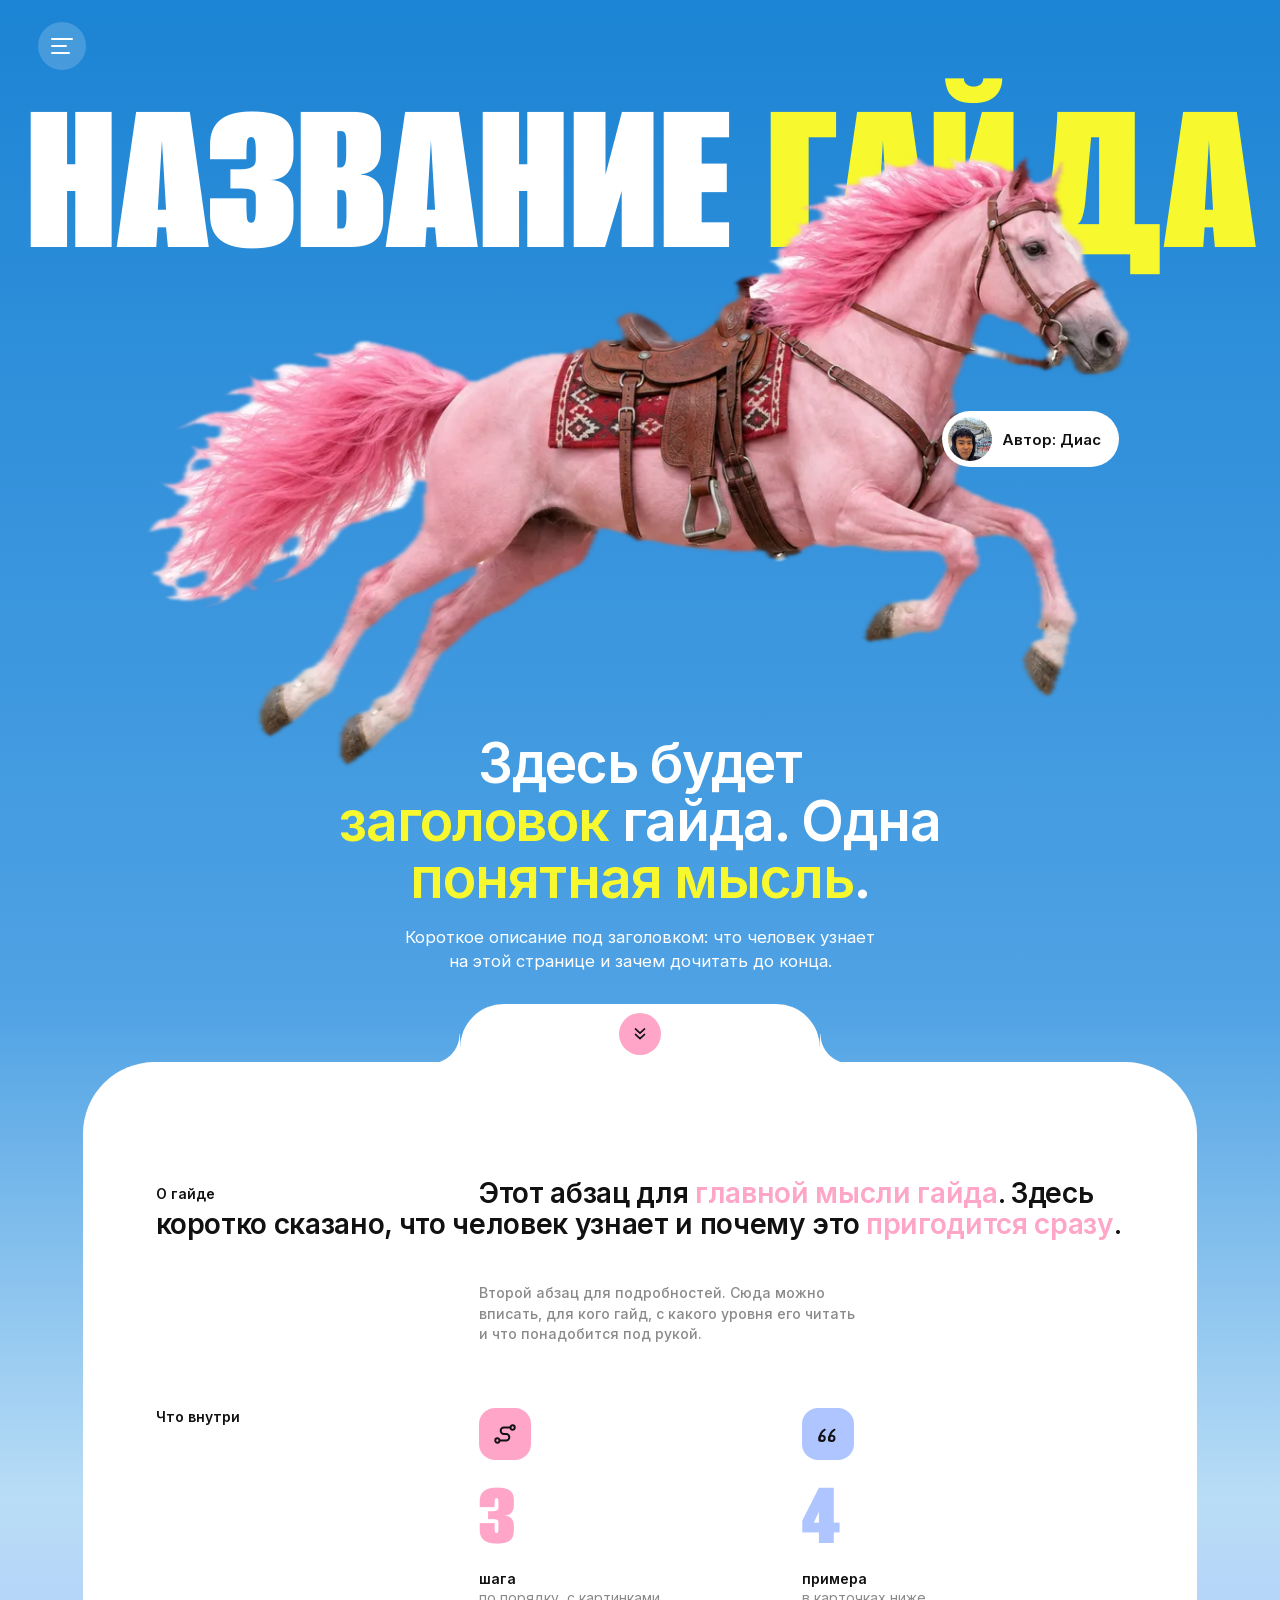
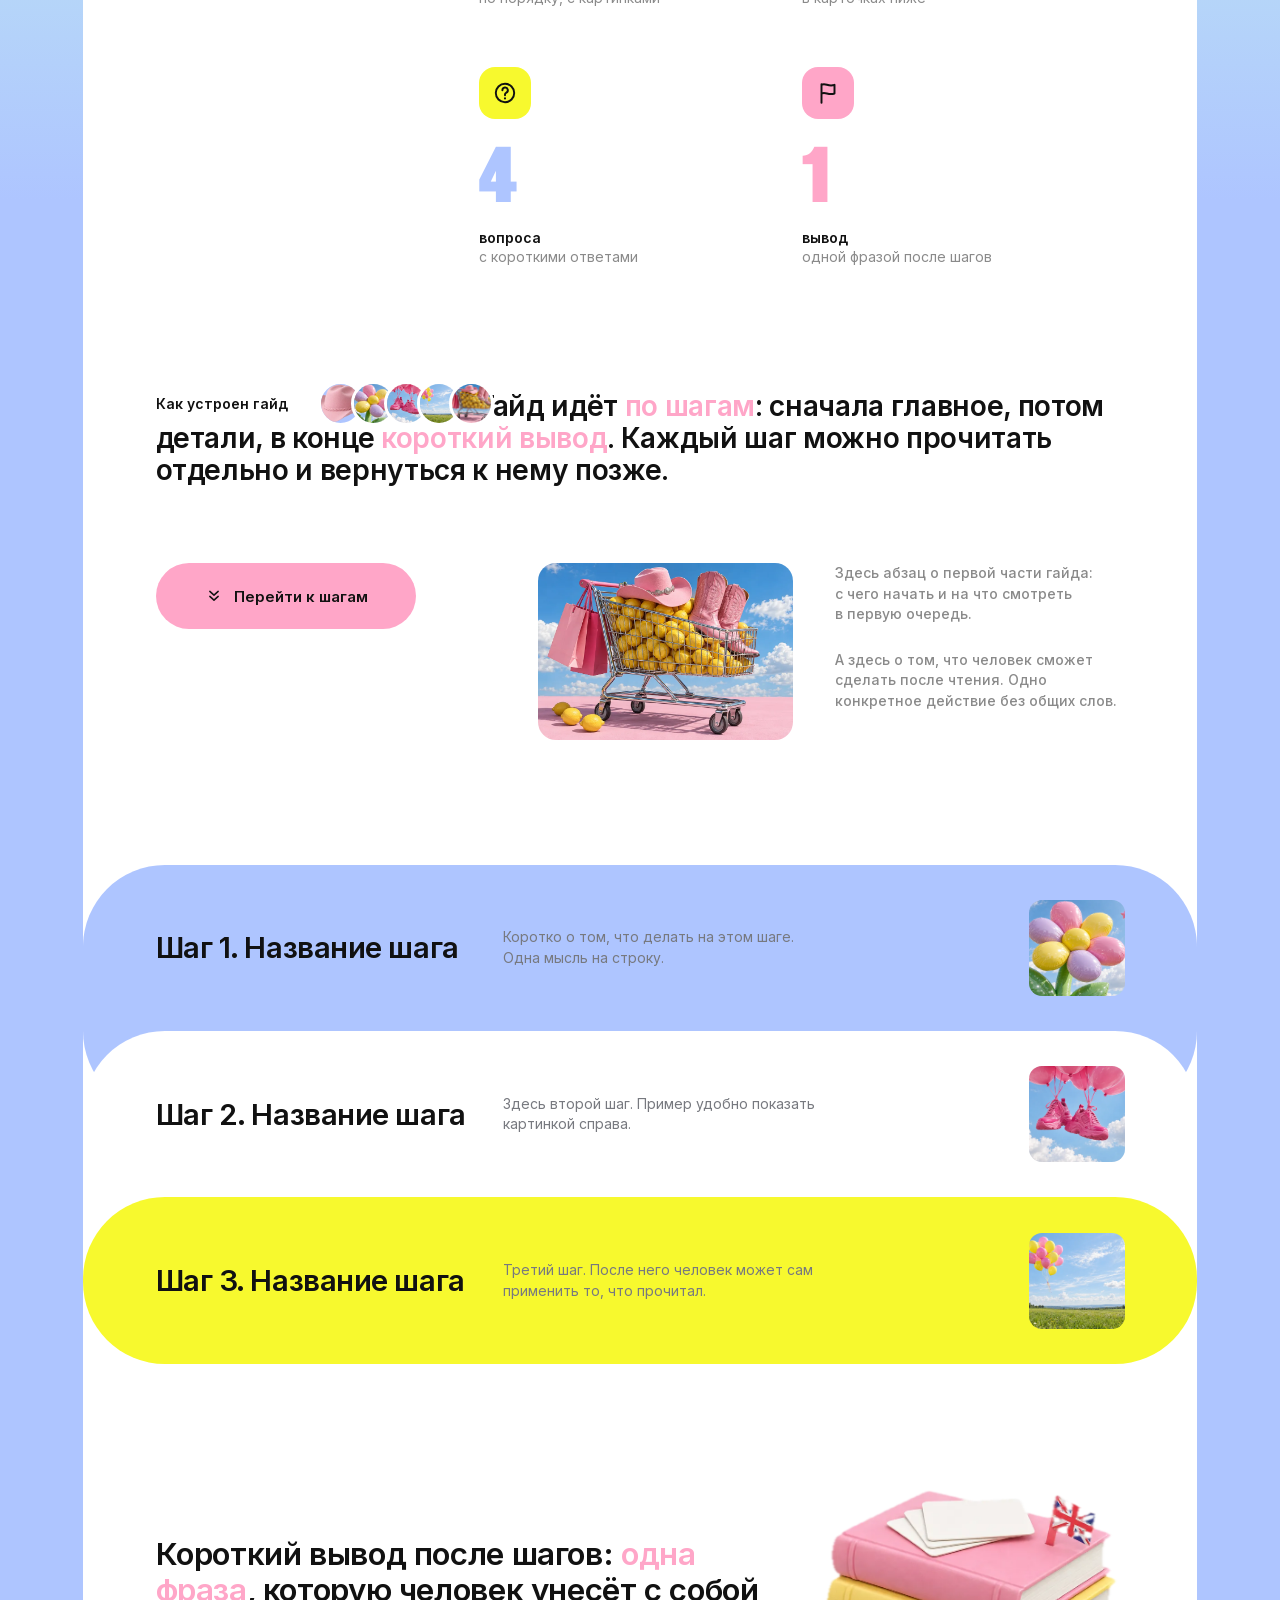
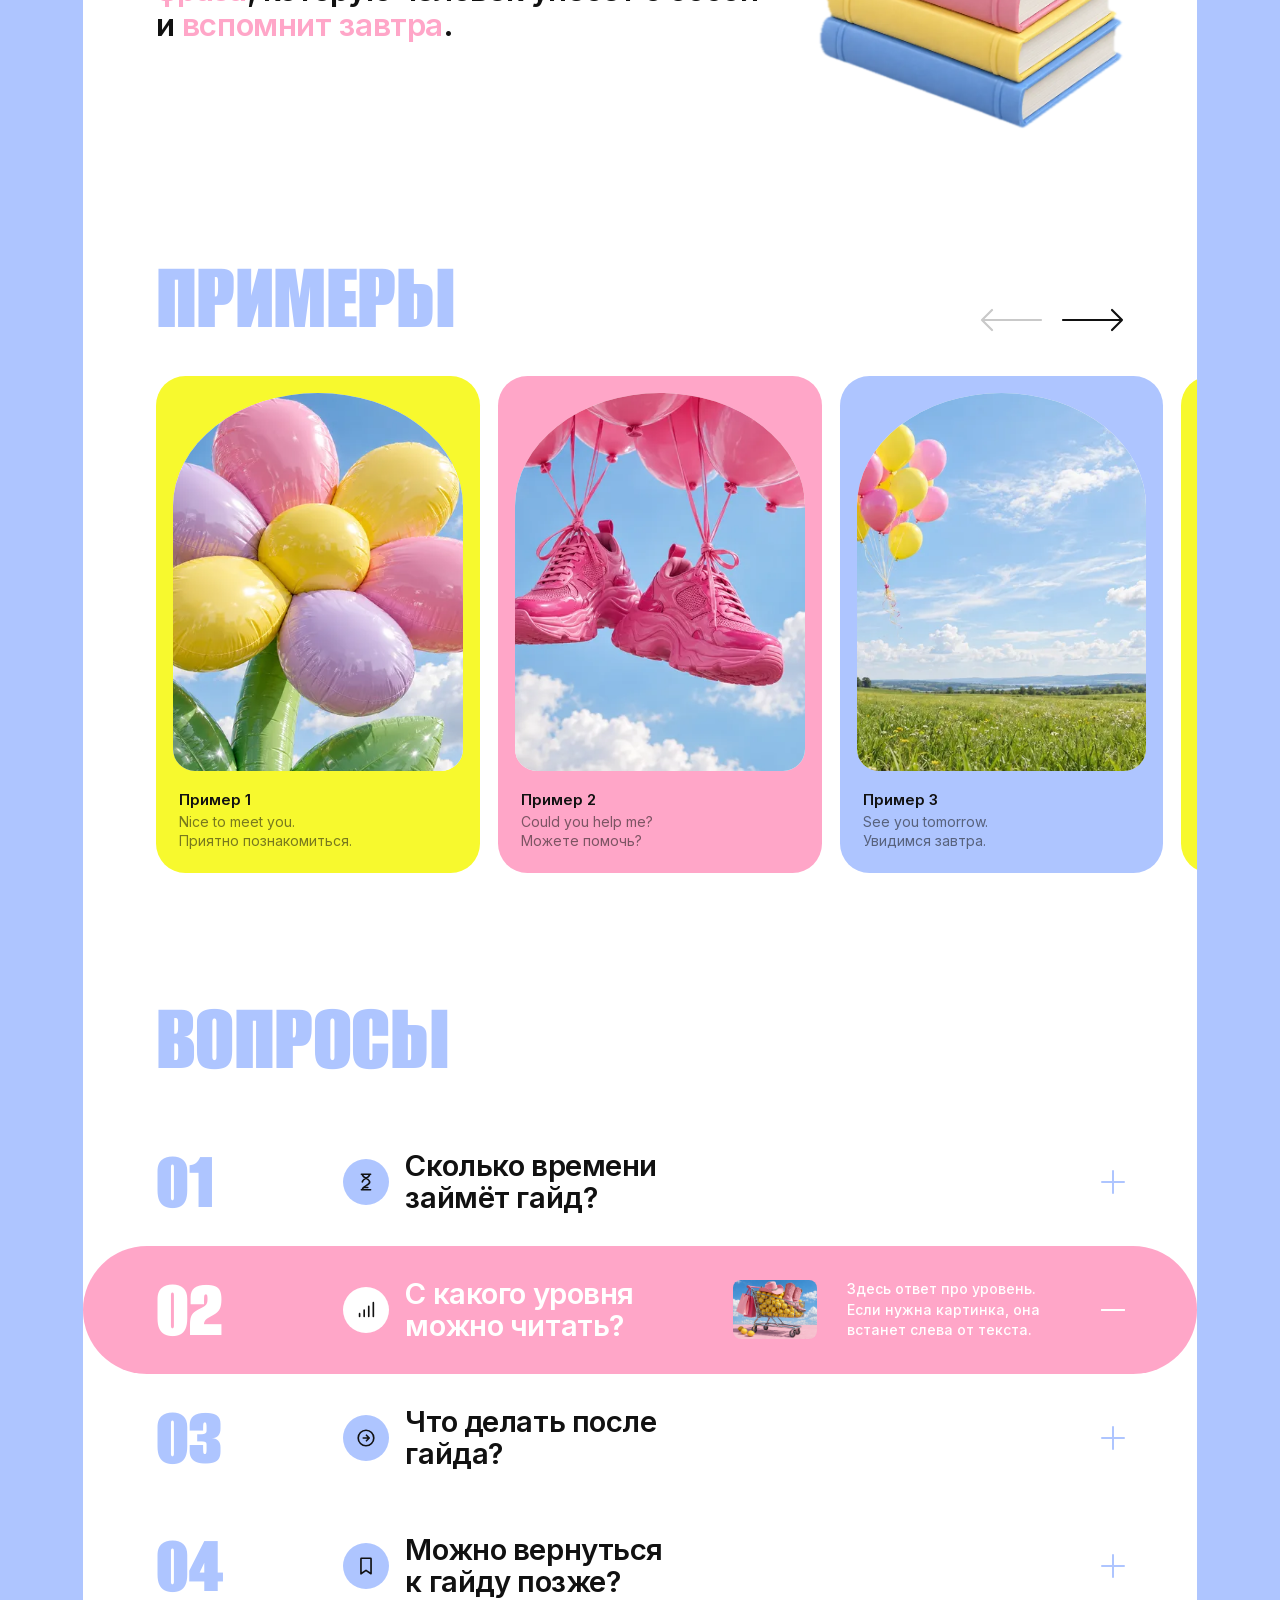
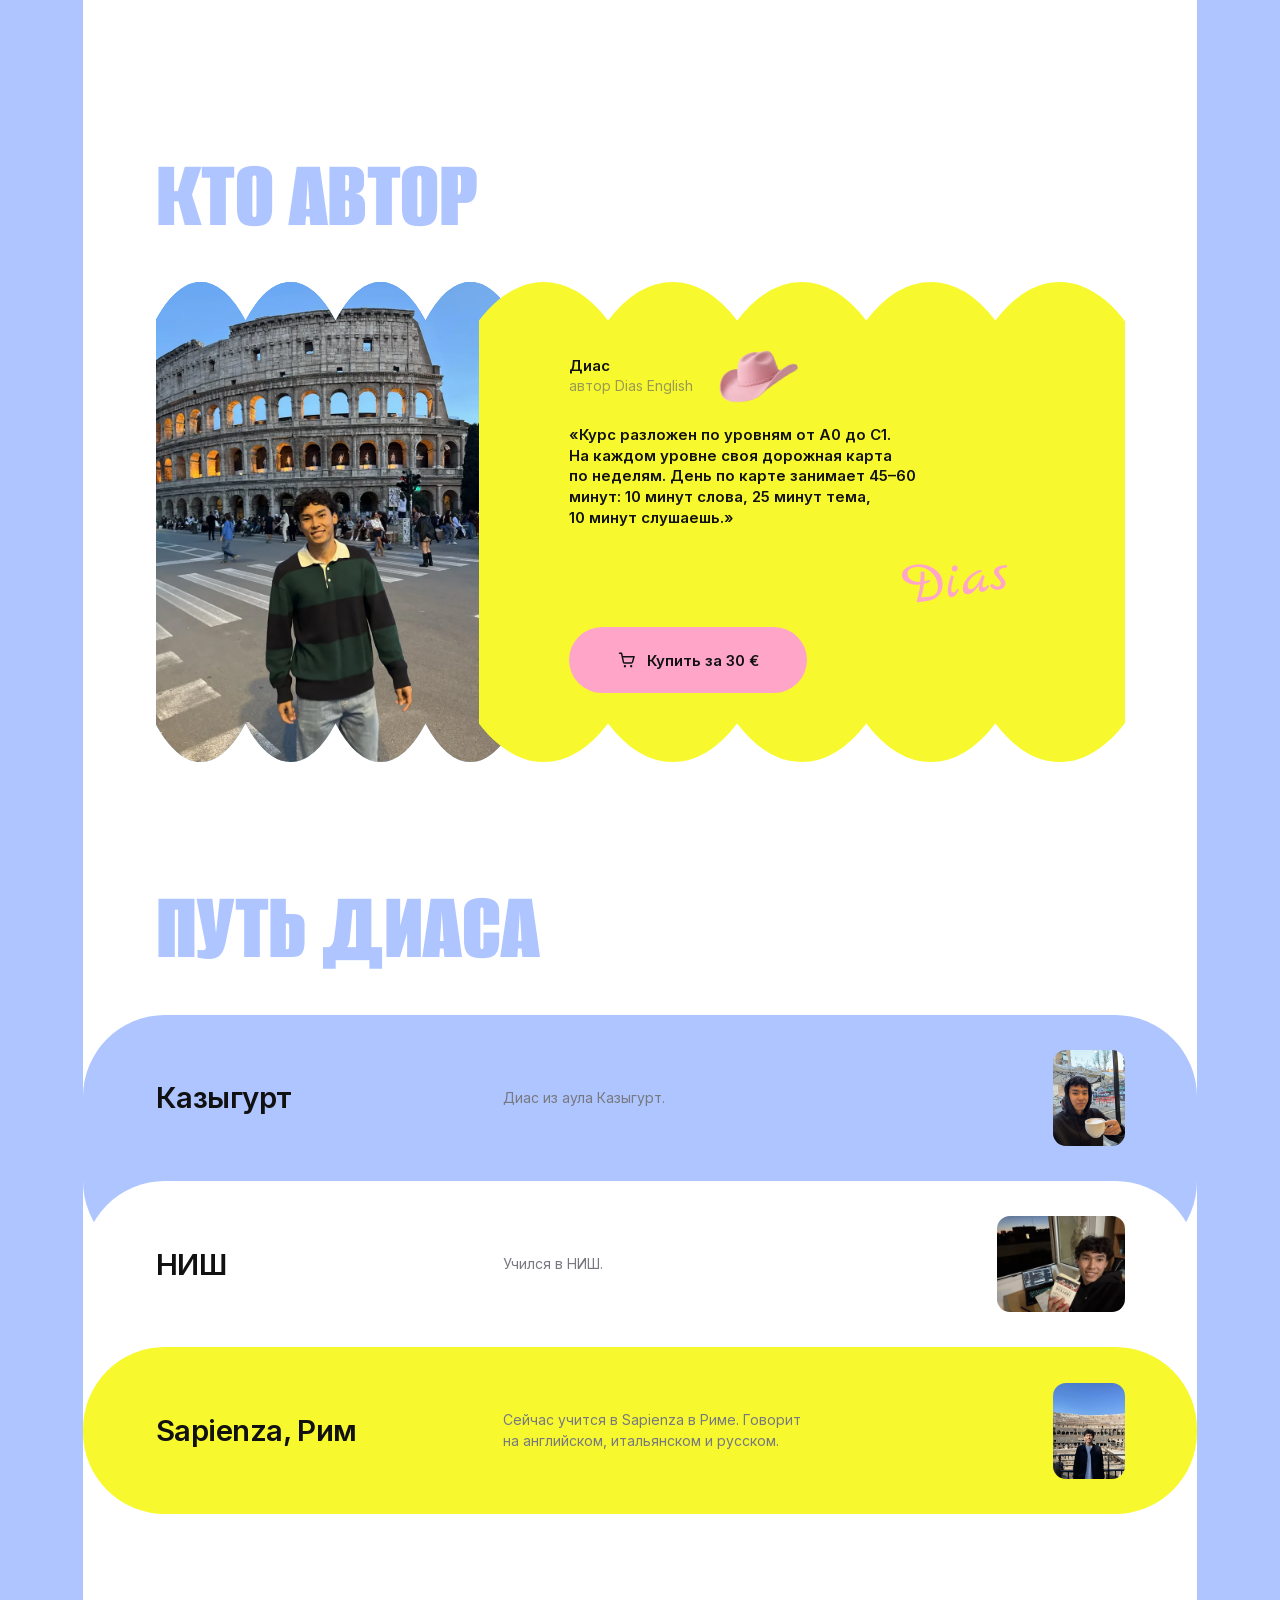
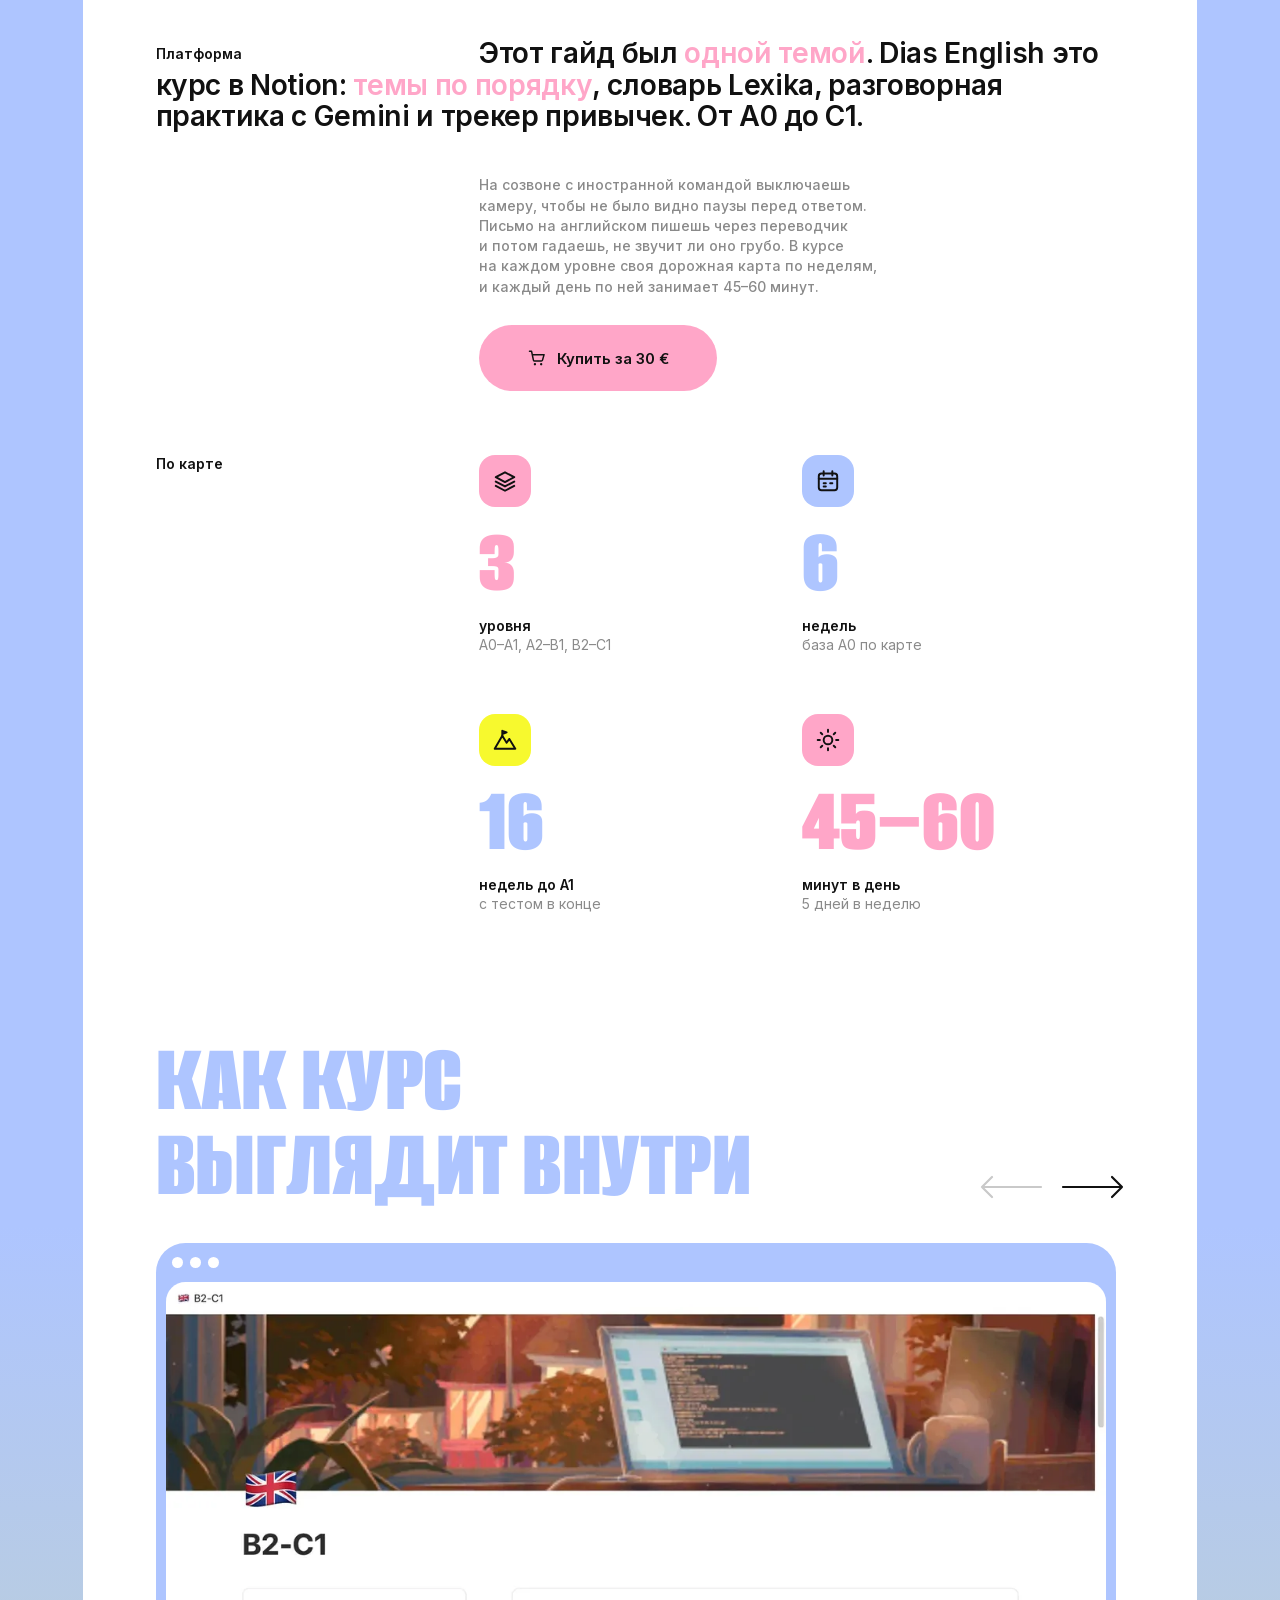
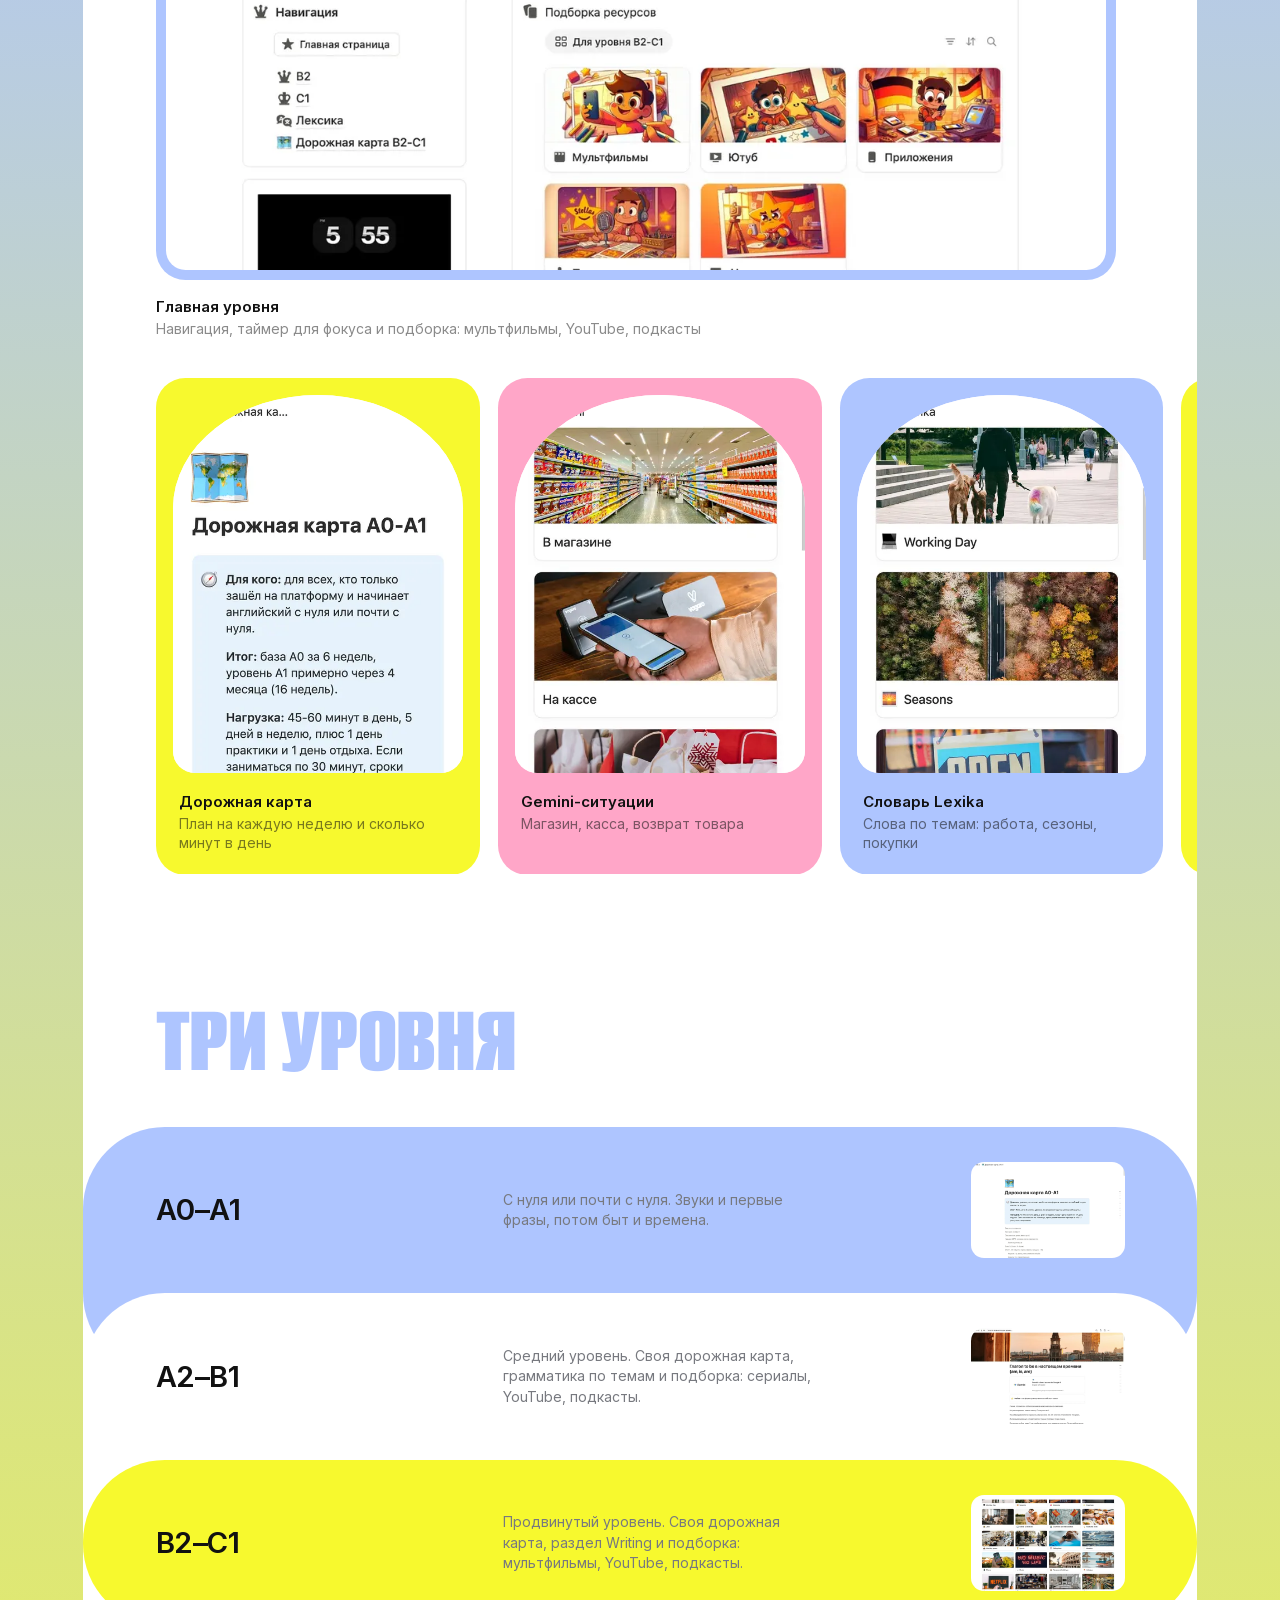
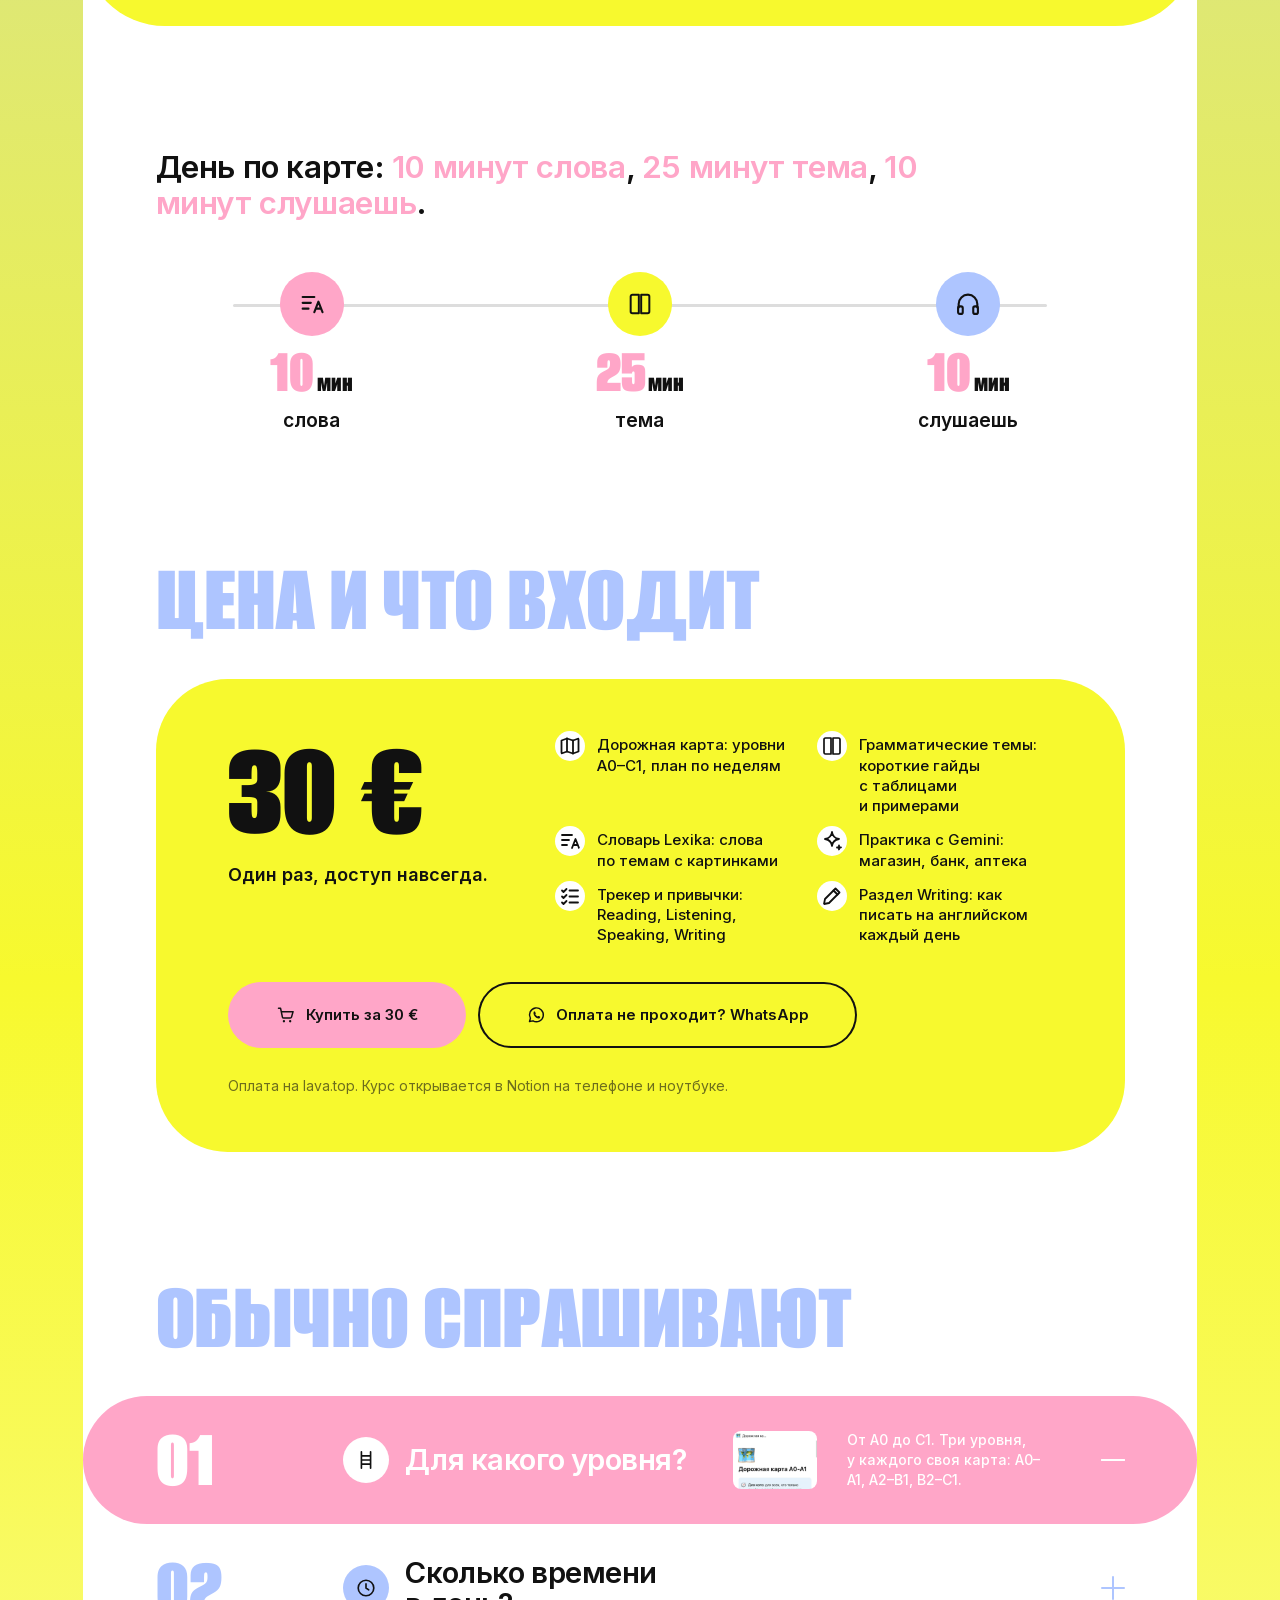
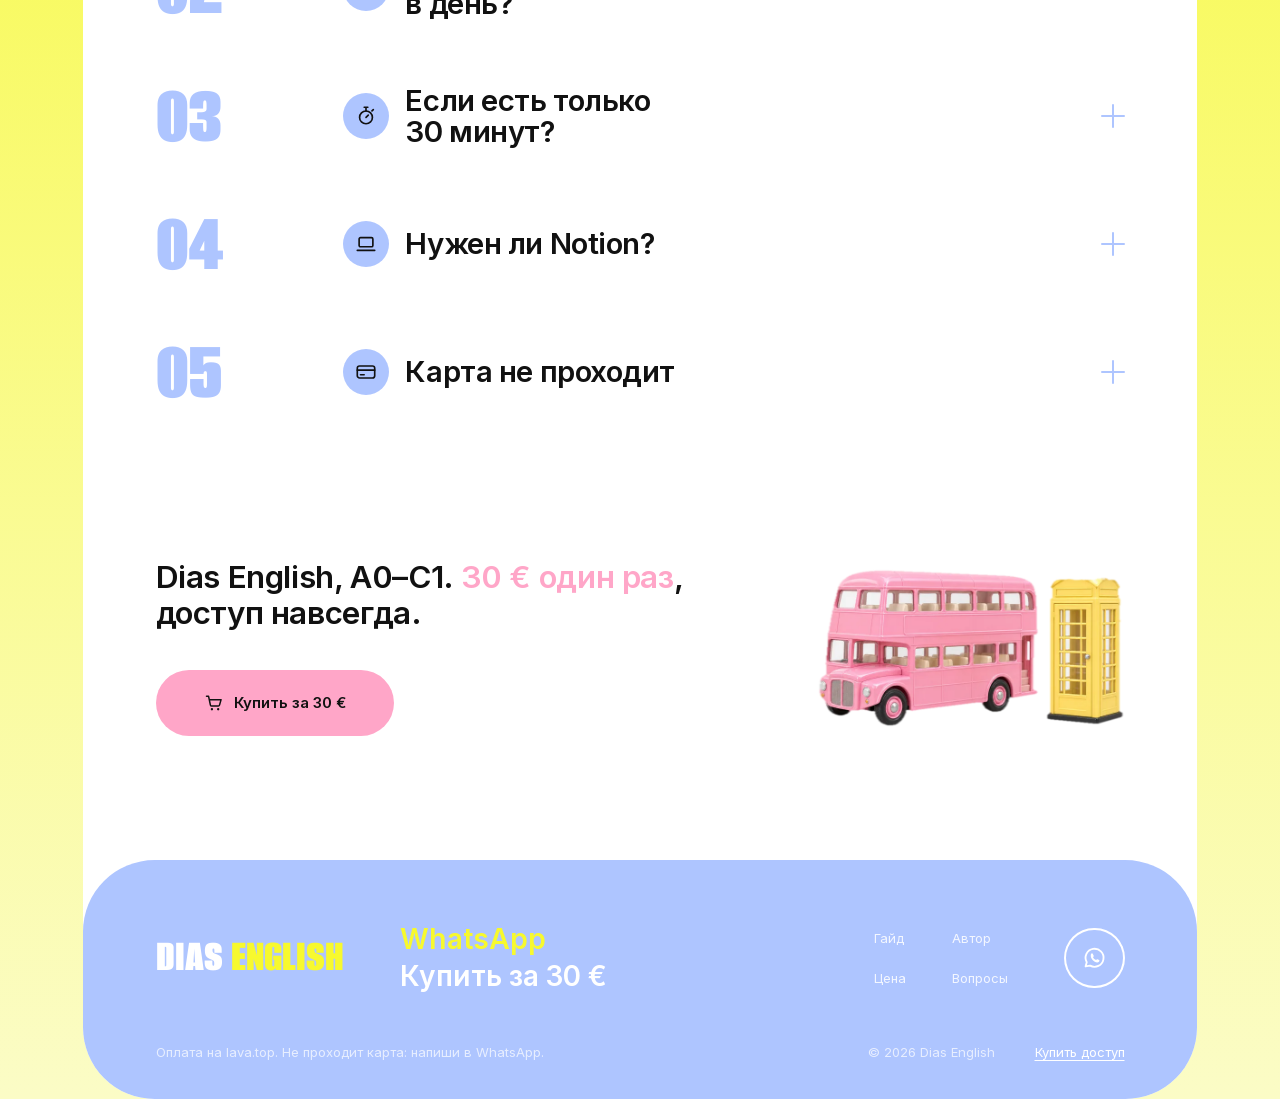
==== commit 6c2c2c91: "Сайт 02: живой сайт — иконки, схемы, картинки по теме языка, анимации появления - свои SVG-иконки: ц" ====
--- a/en/index.html
+++ b/en/index.html
@@ -25,6 +25,34 @@
 <clipPath id="wv-v4" clipPathUnits="objectBoundingBox"><ellipse cx=".5" cy="0.1250" rx=".5" ry="0.2300"/><ellipse cx=".5" cy="0.3750" rx=".5" ry="0.2300"/><ellipse cx=".5" cy="0.6250" rx=".5" ry="0.2300"/><ellipse cx=".5" cy="0.8750" rx=".5" ry="0.2300"/></clipPath>
 <clipPath id="wv-v6" clipPathUnits="objectBoundingBox"><ellipse cx=".5" cy="0.0833" rx=".5" ry="0.1533"/><ellipse cx=".5" cy="0.2500" rx=".5" ry="0.1533"/><ellipse cx=".5" cy="0.4167" rx=".5" ry="0.1533"/><ellipse cx=".5" cy="0.5833" rx=".5" ry="0.1533"/><ellipse cx=".5" cy="0.7500" rx=".5" ry="0.1533"/><ellipse cx=".5" cy="0.9167" rx=".5" ry="0.1533"/></clipPath>
 </defs>
+<symbol id="i-hourglass" viewBox="0 0 24 24"><path d="M7 3.5h10M7 20.5h10M8 3.5c0 4.5 8 4.5 8 8.5s-8 4-8 8.5M16 3.5c0 4.5-8 4.5-8 8.5" fill="none" stroke="currentColor" stroke-width="1.8" stroke-linecap="round" stroke-linejoin="round"/><path d="M10 18h4" fill="none" stroke="currentColor" stroke-width="1.8" stroke-linecap="round" stroke-linejoin="round"/></symbol>
+<symbol id="i-signal" viewBox="0 0 24 24"><path d="M5 19v-3M10 19v-7M15 19v-11M20 19V4" fill="none" stroke="currentColor" stroke-width="1.8" stroke-linecap="round" stroke-linejoin="round"/></symbol>
+<symbol id="i-forward" viewBox="0 0 24 24"><circle cx="12" cy="12" r="8.5" fill="none" stroke="currentColor" stroke-width="1.8" stroke-linecap="round" stroke-linejoin="round"/><path d="M9 12h6M12.5 9l3 3-3 3" fill="none" stroke="currentColor" stroke-width="1.8" stroke-linecap="round" stroke-linejoin="round"/></symbol>
+<symbol id="i-bookmark" viewBox="0 0 24 24"><path d="M7 3.5h10a.5.5 0 0 1 .5.5v16.5L12 16.8l-5.5 3.7V4a.5.5 0 0 1 .5-.5z" fill="none" stroke="currentColor" stroke-width="1.8" stroke-linecap="round" stroke-linejoin="round"/></symbol>
+<symbol id="i-path" viewBox="0 0 24 24"><circle cx="5" cy="18" r="2" fill="none" stroke="currentColor" stroke-width="1.8" stroke-linecap="round" stroke-linejoin="round"/><circle cx="19" cy="6" r="2" fill="none" stroke="currentColor" stroke-width="1.8" stroke-linecap="round" stroke-linejoin="round"/><path d="M7 18h6a3 3 0 0 0 0-6h-2a3 3 0 0 1 0-6h6" fill="none" stroke="currentColor" stroke-width="1.8" stroke-linecap="round" stroke-linejoin="round"/></symbol>
+<symbol id="i-quote" viewBox="0 0 24 24"><path d="M4 18c0-5 1.5-8 5-10M13 18c0-5 1.5-8 5-10" fill="none" stroke="currentColor" stroke-width="1.8" stroke-linecap="round" stroke-linejoin="round"/><circle cx="6.5" cy="16" r="2.5" fill="none" stroke="currentColor" stroke-width="1.8" stroke-linecap="round" stroke-linejoin="round"/><circle cx="15.5" cy="16" r="2.5" fill="none" stroke="currentColor" stroke-width="1.8" stroke-linecap="round" stroke-linejoin="round"/></symbol>
+<symbol id="i-question" viewBox="0 0 24 24"><circle cx="12" cy="12" r="8.5" fill="none" stroke="currentColor" stroke-width="1.8" stroke-linecap="round" stroke-linejoin="round"/><path d="M9.6 9.5a2.5 2.5 0 1 1 3.4 2.3c-.6.3-1 .8-1 1.5v.7" fill="none" stroke="currentColor" stroke-width="1.8" stroke-linecap="round" stroke-linejoin="round"/><circle cx="12" cy="17" r="1" fill="currentColor"/></symbol>
+<symbol id="i-flag" viewBox="0 0 24 24"><path d="M6 21V4M6 4.5c4-2 6 2 12 0v8c-6 2-8-2-12 0" fill="none" stroke="currentColor" stroke-width="1.8" stroke-linecap="round" stroke-linejoin="round"/></symbol>
+<symbol id="i-layers" viewBox="0 0 24 24"><path d="M12 4l8.5 4.5L12 13 3.5 8.5z" fill="none" stroke="currentColor" stroke-width="1.8" stroke-linecap="round" stroke-linejoin="round"/><path d="M3.5 12.5L12 17l8.5-4.5M3.5 16.5L12 21l8.5-4.5" fill="none" stroke="currentColor" stroke-width="1.8" stroke-linecap="round" stroke-linejoin="round"/></symbol>
+<symbol id="i-calendar" viewBox="0 0 24 24"><rect x="3.5" y="5" width="17" height="15.5" rx="2.5" fill="none" stroke="currentColor" stroke-width="1.8" stroke-linecap="round" stroke-linejoin="round"/><path d="M3.5 10h17M8 3v4M16 3v4M8 14h2M14 14h2M8 17h2" fill="none" stroke="currentColor" stroke-width="1.8" stroke-linecap="round" stroke-linejoin="round"/></symbol>
+<symbol id="i-mountain" viewBox="0 0 24 24"><path d="M2.5 20l7-12 4 6.5 2.5-3.5 5.5 9z" fill="none" stroke="currentColor" stroke-width="1.8" stroke-linecap="round" stroke-linejoin="round"/><path d="M9.5 8V3.5l4 1.5-4 1.5" fill="none" stroke="currentColor" stroke-width="1.8" stroke-linecap="round" stroke-linejoin="round"/></symbol>
+<symbol id="i-sun" viewBox="0 0 24 24"><circle cx="12" cy="12" r="4" fill="none" stroke="currentColor" stroke-width="1.8" stroke-linecap="round" stroke-linejoin="round"/><path d="M12 2.5v2M12 19.5v2M2.5 12h2M19.5 12h2M5.3 5.3l1.4 1.4M17.3 17.3l1.4 1.4M5.3 18.7l1.4-1.4M17.3 6.7l1.4-1.4" fill="none" stroke="currentColor" stroke-width="1.8" stroke-linecap="round" stroke-linejoin="round"/></symbol>
+<symbol id="i-ladder" viewBox="0 0 24 24"><path d="M7 3v18M17 3v18M7 7.5h10M7 12h10M7 16.5h10" fill="none" stroke="currentColor" stroke-width="1.8" stroke-linecap="round" stroke-linejoin="round"/></symbol>
+<symbol id="i-clock" viewBox="0 0 24 24"><circle cx="12" cy="12" r="8.5" fill="none" stroke="currentColor" stroke-width="1.8" stroke-linecap="round" stroke-linejoin="round"/><path d="M12 7.5V12l3 2" fill="none" stroke="currentColor" stroke-width="1.8" stroke-linecap="round" stroke-linejoin="round"/></symbol>
+<symbol id="i-stopwatch" viewBox="0 0 24 24"><circle cx="12" cy="13.5" r="7" fill="none" stroke="currentColor" stroke-width="1.8" stroke-linecap="round" stroke-linejoin="round"/><path d="M10 2.5h4M12 2.5v4M12 13.5l2.5-2.5M18.5 6.5l1.5-1.5" fill="none" stroke="currentColor" stroke-width="1.8" stroke-linecap="round" stroke-linejoin="round"/></symbol>
+<symbol id="i-laptop" viewBox="0 0 24 24"><rect x="4.5" y="5" width="15" height="10" rx="1.5" fill="none" stroke="currentColor" stroke-width="1.8" stroke-linecap="round" stroke-linejoin="round"/><path d="M2.5 19h19" fill="none" stroke="currentColor" stroke-width="1.8" stroke-linecap="round" stroke-linejoin="round"/></symbol>
+<symbol id="i-card" viewBox="0 0 24 24"><rect x="2.5" y="5.5" width="19" height="13" rx="2.5" fill="none" stroke="currentColor" stroke-width="1.8" stroke-linecap="round" stroke-linejoin="round"/><path d="M2.5 10h19M6 15h4" fill="none" stroke="currentColor" stroke-width="1.8" stroke-linecap="round" stroke-linejoin="round"/></symbol>
+<symbol id="i-medal" viewBox="0 0 24 24"><circle cx="12" cy="14.5" r="5.5" fill="none" stroke="currentColor" stroke-width="1.8" stroke-linecap="round" stroke-linejoin="round"/><path d="M8.5 10L6 3.5h4l2 4 2-4h4L15.5 10M12 12.5v4" fill="none" stroke="currentColor" stroke-width="1.8" stroke-linecap="round" stroke-linejoin="round"/></symbol>
+<symbol id="i-sprout" viewBox="0 0 24 24"><path d="M12 21v-9M12 12c0-4-3-6.5-7-6.5 0 4 3 6.5 7 6.5zM12 14.5c0-3.5 2.5-6 6.5-6 0 3.5-2.5 6-6.5 6z" fill="none" stroke="currentColor" stroke-width="1.8" stroke-linecap="round" stroke-linejoin="round"/><path d="M8 21h8" fill="none" stroke="currentColor" stroke-width="1.8" stroke-linecap="round" stroke-linejoin="round"/></symbol>
+<symbol id="i-chat" viewBox="0 0 24 24"><path d="M4 5.5h11a1.5 1.5 0 0 1 1.5 1.5v6a1.5 1.5 0 0 1-1.5 1.5H9l-4 3.5V14.5H4A1.5 1.5 0 0 1 2.5 13V7A1.5 1.5 0 0 1 4 5.5z" fill="none" stroke="currentColor" stroke-width="1.8" stroke-linecap="round" stroke-linejoin="round"/><path d="M16.5 9h3.5A1.5 1.5 0 0 1 21.5 10.5V16a1.5 1.5 0 0 1-1.5 1.5h-1v3l-3.5-3H12a1.5 1.5 0 0 1-1.5-1.5" fill="none" stroke="currentColor" stroke-width="1.8" stroke-linecap="round" stroke-linejoin="round"/></symbol>
+<symbol id="i-infinity" viewBox="0 0 24 24"><path d="M12 12c-2-2.8-3.6-4-5.5-4a4 4 0 0 0 0 8c1.9 0 3.5-1.2 5.5-4zm0 0c2 2.8 3.6 4 5.5 4a4 4 0 0 0 0-8c-1.9 0-3.5 1.2-5.5 4z" fill="none" stroke="currentColor" stroke-width="1.8" stroke-linecap="round" stroke-linejoin="round"/></symbol>
+<symbol id="i-key" viewBox="0 0 24 24"><circle cx="7.5" cy="14.5" r="4" fill="none" stroke="currentColor" stroke-width="1.8" stroke-linecap="round" stroke-linejoin="round"/><path d="M10.5 11.5L20 2M16 6l2.5 2.5M13.5 8.5l2 2" fill="none" stroke="currentColor" stroke-width="1.8" stroke-linecap="round" stroke-linejoin="round"/></symbol>
+<symbol id="i-cart" viewBox="0 0 24 24"><path d="M3 4h2.5l2.2 10.5a1.5 1.5 0 0 0 1.5 1.2h7.9a1.5 1.5 0 0 0 1.5-1.1L20.5 8H6.4" fill="none" stroke="currentColor" stroke-width="1.8" stroke-linecap="round" stroke-linejoin="round"/><circle cx="9.5" cy="19.5" r="1.4" fill="currentColor"/><circle cx="17" cy="19.5" r="1.4" fill="currentColor"/></symbol>
+<symbol id="i-headphones" viewBox="0 0 24 24"><path d="M4 15v-3a8 8 0 0 1 16 0v3" fill="none" stroke="currentColor" stroke-width="1.8" stroke-linecap="round" stroke-linejoin="round"/><rect x="3.5" y="14" width="4" height="6.5" rx="1.5" fill="none" stroke="currentColor" stroke-width="1.8" stroke-linecap="round" stroke-linejoin="round"/><rect x="16.5" y="14" width="4" height="6.5" rx="1.5" fill="none" stroke="currentColor" stroke-width="1.8" stroke-linecap="round" stroke-linejoin="round"/></symbol>
+<symbol id="i-map" viewBox="0 0 24 24"><path d="M3.5 6.5l5.5-2 6 2 5.5-2v13l-5.5 2-6-2-5.5 2z" fill="none" stroke="currentColor" stroke-width="1.8" stroke-linecap="round" stroke-linejoin="round"/><path d="M9 4.5v13M15 6.5v13" fill="none" stroke="currentColor" stroke-width="1.8" stroke-linecap="round" stroke-linejoin="round"/></symbol>
+<symbol id="i-sparkle" viewBox="0 0 24 24"><path d="M12 3c.6 4.5 2.5 6.4 7 7-4.5.6-6.4 2.5-7 7-.6-4.5-2.5-6.4-7-7 4.5-.6 6.4-2.5 7-7z" fill="none" stroke="currentColor" stroke-width="1.8" stroke-linecap="round" stroke-linejoin="round"/><path d="M19 16.5v4M17 18.5h4" fill="none" stroke="currentColor" stroke-width="1.8" stroke-linecap="round" stroke-linejoin="round"/></symbol>
+<symbol id="i-checklist" viewBox="0 0 24 24"><path d="M4 6.5l1.5 1.5L8.5 5M4 12.5L5.5 14l3-3M4 18.5L5.5 20l3-3M11.5 6.5h8.5M11.5 12.5h8.5M11.5 18.5h8.5" fill="none" stroke="currentColor" stroke-width="1.8" stroke-linecap="round" stroke-linejoin="round"/></symbol>
+<symbol id="i-pen" viewBox="0 0 24 24"><path d="M15.5 4.5l4 4L9 19l-5 1 1-5z" fill="none" stroke="currentColor" stroke-width="1.8" stroke-linecap="round" stroke-linejoin="round"/><path d="M13.5 6.5l4 4" fill="none" stroke="currentColor" stroke-width="1.8" stroke-linecap="round" stroke-linejoin="round"/></symbol>
 <symbol id="i-chev" viewBox="0 0 24 24"><path d="M7 6.5l5 4.5 5-4.5M7 12.5l5 4.5 5-4.5" fill="none" stroke="currentColor" stroke-width="1.8" stroke-linecap="round" stroke-linejoin="round"/></symbol>
 <symbol id="i-close" viewBox="0 0 24 24"><path d="M6 6l12 12M18 6L6 18" fill="none" stroke="currentColor" stroke-width="2" stroke-linecap="round"/></symbol>
 <symbol id="i-arrow-l" viewBox="0 0 64 24"><path d="M62 12H3M13 2L3 12l10 10" fill="none" stroke="currentColor" stroke-width="2.2" stroke-linecap="round" stroke-linejoin="round"/></symbol>
@@ -44,7 +72,7 @@
 <button class="burger" type="button" aria-label="Меню" aria-expanded="false" aria-controls="menu"><i></i><i></i><i></i></button>
 <div class="menu" id="menu" hidden>
   <button class="menu-x" type="button" aria-label="Закрыть меню"><svg class="ic" aria-hidden="true"><use href="#i-close"/></svg></button>
-  <nav aria-label="Меню"><a class="menu-a" href="#about">Гайд</a><a class="menu-a" href="#author">Автор</a><a class="menu-a" href="#price">Цена</a><a class="menu-a" href="#ask">Вопросы</a><a class="btn" href="https://app.lava.top/products/2c950aa0-d8be-4317-8f39-0f9b4016f5da" target="_blank" rel="noopener">Купить доступ</a></nav>
+  <nav aria-label="Меню"><a class="menu-a" href="#about">Гайд</a><a class="menu-a" href="#author">Автор</a><a class="menu-a" href="#price">Цена</a><a class="menu-a" href="#ask">Вопросы</a><a class="btn" href="https://app.lava.top/products/2c950aa0-d8be-4317-8f39-0f9b4016f5da" target="_blank" rel="noopener"><svg class="ic" aria-hidden="true"><use href="#i-cart"/></svg><span>Купить доступ</span></a></nav>
 </div>
 <main>
 <section class="hero" id="top" data-block="hero" style="--len:14">
@@ -64,42 +92,44 @@
     <p class="note rv">Второй абзац для подробностей. Сюда можно вписать, для кого гайд, с какого уровня его читать и что понадобится под рукой.</p>
     
   </div>
-  <div class="stats-wrap"><p class="label rv">Что внутри</p><div class="stats"><div class="stat rv"><span class="stat-v t-pink">3</span><b>шага</b><span class="stat-s">по порядку, с картинками</span></div><div class="stat rv"><span class="stat-v t-blue">4</span><b>примера</b><span class="stat-s">в карточках ниже</span></div><div class="stat rv"><span class="stat-v t-blue">4</span><b>вопроса</b><span class="stat-s">с короткими ответами</span></div><div class="stat rv"><span class="stat-v t-pink">1</span><b>вывод</b><span class="stat-s">одной фразой после шагов</span></div></div></div>
+  <div class="stats-wrap"><p class="label rv">Что внутри</p><div class="stats" data-stagger><div class="stat rv"><span class="stat-ic c-pink"><svg class="ic" aria-hidden="true"><use href="#i-path"/></svg></span><span class="stat-v t-pink"><span class="num" data-count="3">3</span></span><b>шага</b><span class="stat-s">по порядку, с картинками</span></div><div class="stat rv"><span class="stat-ic c-blue"><svg class="ic" aria-hidden="true"><use href="#i-quote"/></svg></span><span class="stat-v t-blue"><span class="num" data-count="4">4</span></span><b>примера</b><span class="stat-s">в карточках ниже</span></div><div class="stat rv"><span class="stat-ic c-yellow"><svg class="ic" aria-hidden="true"><use href="#i-question"/></svg></span><span class="stat-v t-blue"><span class="num" data-count="4">4</span></span><b>вопроса</b><span class="stat-s">с короткими ответами</span></div><div class="stat rv"><span class="stat-ic c-pink"><svg class="ic" aria-hidden="true"><use href="#i-flag"/></svg></span><span class="stat-v t-pink"><span class="num" data-count="1">1</span></span><b>вывод</b><span class="stat-s">одной фразой после шагов</span></div></div></div>
 </section>
 <section class="sec program" id="how" data-block="program">
   <div class="lead-wrap rv"><div class="label-row"><p class="label">Как устроен гайд</p><div class="avs" aria-hidden="true"><img class="av" src="../media/pic-hat.webp" width="360" height="212" alt="" loading="lazy" decoding="async"><img class="av" src="../media/pic-flower.webp" width="520" height="520" alt="" loading="lazy" decoding="async"><img class="av" src="../media/pic-sneakers.webp" width="520" height="520" alt="" loading="lazy" decoding="async"><img class="av" src="../media/pic-balloons.webp" width="520" height="520" alt="" loading="lazy" decoding="async"><img class="av" src="../media/pic-cart.webp" width="900" height="625" alt="" loading="lazy" decoding="async"></div></div><p class="lead indent">Гайд идёт <em class="hl">по шагам</em>: сначала главное, потом детали, в конце <em class="hl">короткий вывод</em>. Каждый шаг можно прочитать отдельно и вернуться к нему позже.</p></div>
   <div class="prog-row">
-    <div class="prog-btn rv"><a class="btn" href="#steps">Перейти к шагам</a></div>
+    <div class="prog-btn rv"><a class="btn" href="#steps"><svg class="ic" aria-hidden="true"><use href="#i-chev"/></svg><span>Перейти к шагам</span></a></div>
     <figure class="prog-pic rv"><img class="" src="../media/pic-cart.webp" width="900" height="625" alt="Тележка с лимонами, розовой шляпой и сапогами на фоне неба" loading="lazy" decoding="async"></figure>
     <div class="prog-txt rv"><p class="note">Здесь абзац о первой части гайда: с чего начать и на что смотреть в первую очередь.</p><p class="note">А здесь о том, что человек сможет сделать после чтения. Одно конкретное действие без общих слов.</p></div>
   </div>
 </section>
 <section class="sec rows-sec" id="steps" data-block="rows">
   
-  <div class="rows"><div class="row c-blue rv"><h3>Шаг 1. Название шага</h3><p>Коротко о том, что делать на этом шаге. Одна мысль на строку.</p><img class="row-pic" src="../media/pic-flower.webp" width="520" height="520" alt="Надувной цветок и розовые звёзды в небе" loading="lazy" decoding="async"></div><div class="row c-white rv"><h3>Шаг 2. Название шага</h3><p>Здесь второй шаг. Пример удобно показать картинкой справа.</p><img class="row-pic" src="../media/pic-sneakers.webp" width="520" height="520" alt="Розовые кроссовки на воздушных шарах" loading="lazy" decoding="async"></div><div class="row c-yellow rv"><h3>Шаг 3. Название шага</h3><p>Третий шаг. После него человек может сам применить то, что прочитал.</p><img class="row-pic" src="../media/pic-balloons.webp" width="520" height="520" alt="Розовые и жёлтые шары над зелёным полем" loading="lazy" decoding="async"></div></div>
-</section>
-<section class="sec statement" data-block="statement">
-  <p class="lead big rv">Короткий вывод после шагов: <em class="hl">одна фраза</em>, которую человек унесёт с собой и <em class="hl">вспомнит завтра</em>.</p>
+  <div class="rows" data-stagger><div class="row c-blue rv"><h3>Шаг 1. Название шага</h3><p>Коротко о том, что делать на этом шаге. Одна мысль на строку.</p><img class="row-pic" src="../media/pic-flower.webp" width="520" height="520" alt="Надувной цветок и розовые звёзды в небе" loading="lazy" decoding="async"></div><div class="row c-white rv"><h3>Шаг 2. Название шага</h3><p>Здесь второй шаг. Пример удобно показать картинкой справа.</p><img class="row-pic" src="../media/pic-sneakers.webp" width="520" height="520" alt="Розовые кроссовки на воздушных шарах" loading="lazy" decoding="async"></div><div class="row c-yellow rv"><h3>Шаг 3. Название шага</h3><p>Третий шаг. После него человек может сам применить то, что прочитал.</p><img class="row-pic" src="../media/pic-balloons.webp" width="520" height="520" alt="Розовые и жёлтые шары над зелёным полем" loading="lazy" decoding="async"></div></div>
+</section>
+<section class="sec statement has-pic" data-block="statement">
+  <div class="st-main"><p class="lead big rv">Короткий вывод после шагов: <em class="hl">одна фраза</em>, которую человек унесёт с собой и <em class="hl">вспомнит завтра</em>.</p>
+  </div>
+  <figure class="st-pic rv"><img class="" src="../media/en-books.webp" width="680" height="539" alt="Стопка учебников английского с карточками слов" loading="lazy" decoding="async"></figure>
   
 </section>
 <section class="sec cards-sec" id="examples" data-block="cards">
   <div class="sec-head rv"><h2 class="display">Примеры</h2><div class="arrows"><button type="button" class="arr prev" aria-label="Назад" disabled><svg class="ic-arr" aria-hidden="true"><use href="#i-arrow-l"/></svg></button><button type="button" class="arr next" aria-label="Дальше"><svg class="ic-arr" aria-hidden="true"><use href="#i-arrow-r"/></svg></button></div></div>
   
-  <div class="car rv" data-car><div class="car-track"><article class="card c-yellow"><div class="card-ph"><img class="" src="../media/pic-flower.webp" width="520" height="520" alt="Надувной цветок в небе" loading="lazy" decoding="async"></div><div class="card-cap"><b>Пример 1</b><span><span class="fx" lang="en">Nice to meet you.</span> Приятно познакомиться.</span></div></article><article class="card c-pink"><div class="card-ph"><img class="" src="../media/pic-sneakers.webp" width="520" height="520" alt="Кроссовки на шарах" loading="lazy" decoding="async"></div><div class="card-cap"><b>Пример 2</b><span><span class="fx" lang="en">Could you help me?</span> Можете помочь?</span></div></article><article class="card c-blue"><div class="card-ph"><img class="" src="../media/pic-balloons.webp" width="520" height="520" alt="Шары над полем" loading="lazy" decoding="async"></div><div class="card-cap"><b>Пример 3</b><span><span class="fx" lang="en">See you tomorrow.</span> Увидимся завтра.</span></div></article><article class="card c-yellow"><div class="card-ph"><img class="" src="../media/pic-cart.webp" width="900" height="625" alt="Тележка с лимонами" loading="lazy" decoding="async"></div><div class="card-cap"><b>Пример 4</b><span><span class="fx" lang="en">Thank you so much.</span> Большое спасибо.</span></div></article></div></div>
+  <div class="car rv" data-car><div class="car-track" data-stagger><article class="card rv c-yellow"><div class="card-ph"><img class="" src="../media/pic-flower.webp" width="520" height="520" alt="Надувной цветок в небе" loading="lazy" decoding="async"></div><div class="card-cap"><b>Пример 1</b><span><span class="fx" lang="en">Nice to meet you.</span> Приятно познакомиться.</span></div></article><article class="card rv c-pink"><div class="card-ph"><img class="" src="../media/pic-sneakers.webp" width="520" height="520" alt="Кроссовки на шарах" loading="lazy" decoding="async"></div><div class="card-cap"><b>Пример 2</b><span><span class="fx" lang="en">Could you help me?</span> Можете помочь?</span></div></article><article class="card rv c-blue"><div class="card-ph"><img class="" src="../media/pic-balloons.webp" width="520" height="520" alt="Шары над полем" loading="lazy" decoding="async"></div><div class="card-cap"><b>Пример 3</b><span><span class="fx" lang="en">See you tomorrow.</span> Увидимся завтра.</span></div></article><article class="card rv c-yellow"><div class="card-ph"><img class="" src="../media/pic-cart.webp" width="900" height="625" alt="Тележка с лимонами" loading="lazy" decoding="async"></div><div class="card-cap"><b>Пример 4</b><span><span class="fx" lang="en">Thank you so much.</span> Большое спасибо.</span></div></article></div></div>
 </section>
 <section class="sec faq-sec" id="faq" data-block="faq">
   <h2 class="display rv">Вопросы</h2>
-  <div class="faq rv" data-faq><div class="qa">
-    <button class="qa-btn" type="button" aria-expanded="false" aria-controls="faq-a1"><span class="qa-n">01</span><span class="qa-q">Сколько времени займёт гайд?</span><span class="qa-ic" aria-hidden="true"><i></i><i></i></span></button>
+  <div class="faq" data-faq data-stagger><div class="rv qa">
+    <button class="qa-btn" type="button" aria-expanded="false" aria-controls="faq-a1"><span class="qa-n">01</span><span class="qa-q"><span class="qa-i"><svg class="ic" aria-hidden="true"><use href="#i-hourglass"/></svg></span><span>Сколько времени займёт гайд?</span></span><span class="qa-ic" aria-hidden="true"><i></i><i></i></span></button>
     <div class="qa-a" id="faq-a1" role="region"><div class="qa-in"><p>Здесь короткий ответ. Пример фразы: <span class="fx" lang="en">Could you help me?</span></p></div></div>
-  </div><div class="qa open">
-    <button class="qa-btn" type="button" aria-expanded="true" aria-controls="faq-a2"><span class="qa-n">02</span><span class="qa-q">С какого уровня можно читать?</span><span class="qa-ic" aria-hidden="true"><i></i><i></i></span></button>
+  </div><div class="rv qa open">
+    <button class="qa-btn" type="button" aria-expanded="true" aria-controls="faq-a2"><span class="qa-n">02</span><span class="qa-q"><span class="qa-i"><svg class="ic" aria-hidden="true"><use href="#i-signal"/></svg></span><span>С какого уровня можно читать?</span></span><span class="qa-ic" aria-hidden="true"><i></i><i></i></span></button>
     <div class="qa-a" id="faq-a2" role="region"><div class="qa-in"><img class="qa-pic" src="../media/pic-cart.webp" width="900" height="625" alt="" loading="lazy" decoding="async"><p>Здесь ответ про уровень. Если нужна картинка, она встанет слева от текста.</p></div></div>
-  </div><div class="qa">
-    <button class="qa-btn" type="button" aria-expanded="false" aria-controls="faq-a3"><span class="qa-n">03</span><span class="qa-q">Что делать после гайда?</span><span class="qa-ic" aria-hidden="true"><i></i><i></i></span></button>
+  </div><div class="rv qa">
+    <button class="qa-btn" type="button" aria-expanded="false" aria-controls="faq-a3"><span class="qa-n">03</span><span class="qa-q"><span class="qa-i"><svg class="ic" aria-hidden="true"><use href="#i-forward"/></svg></span><span>Что делать после гайда?</span></span><span class="qa-ic" aria-hidden="true"><i></i><i></i></span></button>
     <div class="qa-a" id="faq-a3" role="region"><div class="qa-in"><p>Здесь ответ про следующий шаг: что повторить и куда двигаться дальше.</p></div></div>
-  </div><div class="qa">
-    <button class="qa-btn" type="button" aria-expanded="false" aria-controls="faq-a4"><span class="qa-n">04</span><span class="qa-q">Можно вернуться к гайду позже?</span><span class="qa-ic" aria-hidden="true"><i></i><i></i></span></button>
+  </div><div class="rv qa">
+    <button class="qa-btn" type="button" aria-expanded="false" aria-controls="faq-a4"><span class="qa-n">04</span><span class="qa-q"><span class="qa-i"><svg class="ic" aria-hidden="true"><use href="#i-bookmark"/></svg></span><span>Можно вернуться к гайду позже?</span></span><span class="qa-ic" aria-hidden="true"><i></i><i></i></span></button>
     <div class="qa-a" id="faq-a4" role="region"><div class="qa-in"><p>Да. Ссылка остаётся, страницу можно сохранить в закладки.</p></div></div>
   </div></div>
 </section>
@@ -113,67 +143,71 @@
         <div class="wave-head"><div><b>Диас</b><span>автор Dias English</span></div><img class="wave-hat" src="../media/pic-hat.webp" width="360" height="212" alt="" loading="lazy" decoding="async"></div>
         <p class="wave-q">«Курс разложен по уровням от A0 до C1. На каждом уровне своя дорожная карта по неделям. День по карте занимает 45–60 минут: 10 минут слова, 25 минут тема, 10 минут слушаешь.»</p>
         <p class="sig" aria-hidden="true">Dias</p>
-        <div class="btns wave-btns"><a class="btn" href="https://app.lava.top/products/2c950aa0-d8be-4317-8f39-0f9b4016f5da" target="_blank" rel="noopener">Купить за 30 €</a></div>
+        <div class="btns wave-btns"><a class="btn" href="https://app.lava.top/products/2c950aa0-d8be-4317-8f39-0f9b4016f5da" target="_blank" rel="noopener"><svg class="ic" aria-hidden="true"><use href="#i-cart"/></svg><span>Купить за 30 €</span></a></div>
       </div>
     </div>
   </div>
 </section>
 <section class="sec rows-sec" id="story" data-block="rows">
   <h2 class="display rv">Путь Диаса</h2>
-  <div class="rows"><div class="row c-blue rv"><h3>Казыгурт</h3><p>Диас из аула Казыгурт.</p><img class="row-pic" src="../media/dias-coffee.webp" width="480" height="640" alt="Диас с чашкой кофе" loading="lazy" decoding="async"></div><div class="row c-white rv"><h3>НИШ</h3><p>Учился в НИШ.</p><img class="row-pic" src="../media/ds-study.webp" width="640" height="480" alt="Диас занимается у окна, в руках англо-итальянский словарь" loading="lazy" decoding="async"></div><div class="row c-yellow rv"><h3>Sapienza, Рим</h3><p>Сейчас учится в Sapienza в Риме. Говорит на английском, итальянском и русском.</p><img class="row-pic" src="../media/ds-colosseum.webp" width="480" height="640" alt="Диас в Колизее" loading="lazy" decoding="async"></div></div>
+  <div class="rows" data-stagger><div class="row c-blue rv"><h3>Казыгурт</h3><p>Диас из аула Казыгурт.</p><img class="row-pic" src="../media/dias-coffee.webp" width="480" height="640" alt="Диас с чашкой кофе" loading="lazy" decoding="async"></div><div class="row c-white rv"><h3>НИШ</h3><p>Учился в НИШ.</p><img class="row-pic" src="../media/ds-study.webp" width="640" height="480" alt="Диас занимается у окна, в руках англо-итальянский словарь" loading="lazy" decoding="async"></div><div class="row c-yellow rv"><h3>Sapienza, Рим</h3><p>Сейчас учится в Sapienza в Риме. Говорит на английском, итальянском и русском.</p><img class="row-pic" src="../media/ds-colosseum.webp" width="480" height="640" alt="Диас в Колизее" loading="lazy" decoding="async"></div></div>
 </section>
 <section class="sec about" id="platform" data-block="about">
   <div class="lead-wrap rv"><p class="label">Платформа</p><p class="lead indent">Этот гайд был <em class="hl">одной темой</em>. Dias English это курс в Notion: <em class="hl">темы по порядку</em>, словарь Lexika, разговорная практика с Gemini и трекер привычек. От A0 до C1.</p></div>
   <div class="col2">
     <p class="note rv">На созвоне с иностранной командой выключаешь камеру, чтобы не было видно паузы перед ответом. Письмо на английском пишешь через переводчик и потом гадаешь, не звучит ли оно грубо. В курсе на каждом уровне своя дорожная карта по неделям, и каждый день по ней занимает 45–60 минут.</p>
-    <div class="btns rv"><a class="btn" href="https://app.lava.top/products/2c950aa0-d8be-4317-8f39-0f9b4016f5da" target="_blank" rel="noopener">Купить за 30 €</a></div>
-  </div>
-  <div class="stats-wrap"><p class="label rv">По карте</p><div class="stats"><div class="stat rv"><span class="stat-v t-pink">3</span><b>уровня</b><span class="stat-s">A0–A1, A2–B1, B2–C1</span></div><div class="stat rv"><span class="stat-v t-blue">6</span><b>недель</b><span class="stat-s">база A0 по карте</span></div><div class="stat rv"><span class="stat-v t-blue">16</span><b>недель до A1</b><span class="stat-s">с тестом в конце</span></div><div class="stat rv"><span class="stat-v t-pink">45–60</span><b>минут в день</b><span class="stat-s">5 дней в неделю</span></div></div></div>
+    <div class="btns rv"><a class="btn" href="https://app.lava.top/products/2c950aa0-d8be-4317-8f39-0f9b4016f5da" target="_blank" rel="noopener"><svg class="ic" aria-hidden="true"><use href="#i-cart"/></svg><span>Купить за 30 €</span></a></div>
+  </div>
+  <div class="stats-wrap"><p class="label rv">По карте</p><div class="stats" data-stagger><div class="stat rv"><span class="stat-ic c-pink"><svg class="ic" aria-hidden="true"><use href="#i-layers"/></svg></span><span class="stat-v t-pink"><span class="num" data-count="3">3</span></span><b>уровня</b><span class="stat-s">A0–A1, A2–B1, B2–C1</span></div><div class="stat rv"><span class="stat-ic c-blue"><svg class="ic" aria-hidden="true"><use href="#i-calendar"/></svg></span><span class="stat-v t-blue"><span class="num" data-count="6">6</span></span><b>недель</b><span class="stat-s">база A0 по карте</span></div><div class="stat rv"><span class="stat-ic c-yellow"><svg class="ic" aria-hidden="true"><use href="#i-mountain"/></svg></span><span class="stat-v t-blue"><span class="num" data-count="16">16</span></span><b>недель до A1</b><span class="stat-s">с тестом в конце</span></div><div class="stat rv"><span class="stat-ic c-pink"><svg class="ic" aria-hidden="true"><use href="#i-sun"/></svg></span><span class="stat-v t-pink">45–60</span><b>минут в день</b><span class="stat-s">5 дней в неделю</span></div></div></div>
 </section>
 <section class="sec cards-sec" id="inside" data-block="cards">
   <div class="sec-head rv"><h2 class="display">Как курс выглядит внутри</h2><div class="arrows"><button type="button" class="arr prev" aria-label="Назад" disabled><svg class="ic-arr" aria-hidden="true"><use href="#i-arrow-l"/></svg></button><button type="button" class="arr next" aria-label="Дальше"><svg class="ic-arr" aria-hidden="true"><use href="#i-arrow-r"/></svg></button></div></div>
   <figure class="big rv"><div class="brw"><div class="brw-bar"><i></i><i></i><i></i></div><img class="" src="../media/ds-ad-home-b2.webp" width="1200" height="750" alt="Главная страница уровня B2–C1 с навигацией и подборкой ресурсов" loading="lazy" decoding="async"></div><figcaption><b>Главная уровня</b><span>Навигация, таймер для фокуса и подборка: мультфильмы, YouTube, подкасты</span></figcaption></figure>
-  <div class="car rv" data-car><div class="car-track"><article class="card c-yellow"><div class="card-ph"><img class="" src="../media/ds-m-roadmap-0.webp" width="520" height="1125" alt="Дорожная карта A0–A1 на телефоне" loading="lazy" decoding="async"></div><div class="card-cap"><b>Дорожная карта</b><span>План на каждую неделю и сколько минут в день</span></div></article><article class="card c-pink"><div class="card-ph"><img class="" src="../media/ds-m-gemini-1.webp" width="520" height="1125" alt="Gemini-ситуации: магазин, касса, возврат товара" loading="lazy" decoding="async"></div><div class="card-cap"><b>Gemini-ситуации</b><span>Магазин, касса, возврат товара</span></div></article><article class="card c-blue"><div class="card-ph"><img class="" src="../media/ds-m-lexika-1.webp" width="520" height="1125" alt="Словарь Lexika: темы с фотографиями" loading="lazy" decoding="async"></div><div class="card-cap"><b>Словарь Lexika</b><span>Слова по темам: работа, сезоны, покупки</span></div></article><article class="card c-yellow"><div class="card-ph"><img class="" src="../media/ds-m-home-a2-0.webp" width="520" height="1125" alt="Главная страница уровня A2–B1 на телефоне" loading="lazy" decoding="async"></div><div class="card-cap"><b>Главная A2–B1</b><span>Навигация по уровню с телефона</span></div></article><article class="card c-pink"><div class="card-ph"><img class="" src="../media/ds-m-pastsimple-1.webp" width="520" height="1125" alt="Тема Past Simple с упражнениями" loading="lazy" decoding="async"></div><div class="card-cap"><b>Темы грамматики</b><span>Каждая тема на своей странице с упражнениями</span></div></article><article class="card c-blue"><div class="card-ph"><img class="" src="../media/ds-m-home-b2-2.webp" width="520" height="1125" alt="Прогресс по дням, неделям и месяцам" loading="lazy" decoding="async"></div><div class="card-cap"><b>Прогресс</b><span>Видно, сколько сделано за день и неделю</span></div></article><article class="card c-yellow"><div class="card-ph"><img class="" src="../media/ds-m-home-a2-3.webp" width="520" height="1125" alt="Разделы Reading, Listening, Speaking, Writing" loading="lazy" decoding="async"></div><div class="card-cap"><b>Четыре навыка</b><span>Reading, Listening, Speaking, Writing</span></div></article><article class="card c-pink"><div class="card-ph"><img class="" src="../media/ds-m-roadmap-4.webp" width="520" height="1125" alt="Навыки CEFR, которые легко пропустить" loading="lazy" decoding="async"></div><div class="card-cap"><b>Навыки CEFR</b><span>Произношение, стратегии, диалог, медиация</span></div></article></div></div>
+  <div class="car rv" data-car><div class="car-track" data-stagger><article class="card rv c-yellow"><div class="card-ph"><img class="" src="../media/ds-m-roadmap-0.webp" width="520" height="1125" alt="Дорожная карта A0–A1 на телефоне" loading="lazy" decoding="async"></div><div class="card-cap"><b>Дорожная карта</b><span>План на каждую неделю и сколько минут в день</span></div></article><article class="card rv c-pink"><div class="card-ph"><img class="" src="../media/ds-m-gemini-1.webp" width="520" height="1125" alt="Gemini-ситуации: магазин, касса, возврат товара" loading="lazy" decoding="async"></div><div class="card-cap"><b>Gemini-ситуации</b><span>Магазин, касса, возврат товара</span></div></article><article class="card rv c-blue"><div class="card-ph"><img class="" src="../media/ds-m-lexika-1.webp" width="520" height="1125" alt="Словарь Lexika: темы с фотографиями" loading="lazy" decoding="async"></div><div class="card-cap"><b>Словарь Lexika</b><span>Слова по темам: работа, сезоны, покупки</span></div></article><article class="card rv c-yellow"><div class="card-ph"><img class="" src="../media/ds-m-home-a2-0.webp" width="520" height="1125" alt="Главная страница уровня A2–B1 на телефоне" loading="lazy" decoding="async"></div><div class="card-cap"><b>Главная A2–B1</b><span>Навигация по уровню с телефона</span></div></article><article class="card rv c-pink"><div class="card-ph"><img class="" src="../media/ds-m-pastsimple-1.webp" width="520" height="1125" alt="Тема Past Simple с упражнениями" loading="lazy" decoding="async"></div><div class="card-cap"><b>Темы грамматики</b><span>Каждая тема на своей странице с упражнениями</span></div></article><article class="card rv c-blue"><div class="card-ph"><img class="" src="../media/ds-m-home-b2-2.webp" width="520" height="1125" alt="Прогресс по дням, неделям и месяцам" loading="lazy" decoding="async"></div><div class="card-cap"><b>Прогресс</b><span>Видно, сколько сделано за день и неделю</span></div></article><article class="card rv c-yellow"><div class="card-ph"><img class="" src="../media/ds-m-home-a2-3.webp" width="520" height="1125" alt="Разделы Reading, Listening, Speaking, Writing" loading="lazy" decoding="async"></div><div class="card-cap"><b>Четыре навыка</b><span>Reading, Listening, Speaking, Writing</span></div></article><article class="card rv c-pink"><div class="card-ph"><img class="" src="../media/ds-m-roadmap-4.webp" width="520" height="1125" alt="Навыки CEFR, которые легко пропустить" loading="lazy" decoding="async"></div><div class="card-cap"><b>Навыки CEFR</b><span>Произношение, стратегии, диалог, медиация</span></div></article></div></div>
 </section>
 <section class="sec rows-sec" id="who" data-block="rows">
   <h2 class="display rv">Три уровня</h2>
-  <div class="rows"><div class="row c-blue rv"><h3>A0–A1</h3><p>С нуля или почти с нуля. Звуки и первые фразы, потом быт и времена.</p><img class="row-pic" src="../media/ds-ad-roadmap.webp" width="1200" height="750" alt="Дорожная карта A0–A1" loading="lazy" decoding="async"></div><div class="row c-white rv"><h3>A2–B1</h3><p>Средний уровень. Своя дорожная карта, грамматика по темам и подборка: сериалы, YouTube, подкасты.</p><img class="row-pic" src="../media/ds-ad-grammar.webp" width="1100" height="688" alt="Тема грамматики" loading="lazy" decoding="async"></div><div class="row c-yellow rv"><h3>B2–C1</h3><p>Продвинутый уровень. Своя дорожная карта, раздел Writing и подборка: мультфильмы, YouTube, подкасты.</p><img class="row-pic" src="../media/ds-n-lexika.webp" width="1100" height="687" alt="Словарь Lexika" loading="lazy" decoding="async"></div></div>
+  <div class="rows" data-stagger><div class="row c-blue rv"><h3>A0–A1</h3><p>С нуля или почти с нуля. Звуки и первые фразы, потом быт и времена.</p><img class="row-pic" src="../media/ds-ad-roadmap.webp" width="1200" height="750" alt="Дорожная карта A0–A1" loading="lazy" decoding="async"></div><div class="row c-white rv"><h3>A2–B1</h3><p>Средний уровень. Своя дорожная карта, грамматика по темам и подборка: сериалы, YouTube, подкасты.</p><img class="row-pic" src="../media/ds-ad-grammar.webp" width="1100" height="688" alt="Тема грамматики" loading="lazy" decoding="async"></div><div class="row c-yellow rv"><h3>B2–C1</h3><p>Продвинутый уровень. Своя дорожная карта, раздел Writing и подборка: мультфильмы, YouTube, подкасты.</p><img class="row-pic" src="../media/ds-n-lexika.webp" width="1100" height="687" alt="Словарь Lexika" loading="lazy" decoding="async"></div></div>
 </section>
 <section class="sec statement" data-block="statement">
-  <p class="lead big rv">День по карте: <em class="hl">10 минут слова</em>, <em class="hl">25 минут тема</em>, <em class="hl">10 минут слушаешь</em>.</p>
-  
+  <div class="st-main"><p class="lead big rv">День по карте: <em class="hl">10 минут слова</em>, <em class="hl">25 минут тема</em>, <em class="hl">10 минут слушаешь</em>.</p>
+  </div>
+  
+  <div class="scheme sc-steps rv" aria-hidden="false"><span class="sc-line" aria-hidden="true"></span><ol class="sc-list" data-stagger><li class="sc-it rv"><span class="sc-dot c-pink"><svg class="ic" aria-hidden="true"><use href="#i-words"/></svg></span><span class="sc-v"><span class="num" data-count="10">10</span><small>мин</small></span><b>слова</b></li><li class="sc-it rv"><span class="sc-dot c-yellow"><svg class="ic" aria-hidden="true"><use href="#i-grammar"/></svg></span><span class="sc-v"><span class="num" data-count="25">25</span><small>мин</small></span><b>тема</b></li><li class="sc-it rv"><span class="sc-dot c-blue"><svg class="ic" aria-hidden="true"><use href="#i-headphones"/></svg></span><span class="sc-v"><span class="num" data-count="10">10</span><small>мин</small></span><b>слушаешь</b></li></ol></div>
 </section>
 <section class="sec price-sec" id="price" data-block="price">
   <h2 class="display rv">Цена и что входит</h2>
   <div class="price-card rv">
-    <div class="price-l"><div class="pv">30 €</div><p class="ps">Один раз, доступ навсегда.</p></div>
-    <ul class="price-list"><li><svg class="ic" aria-hidden="true"><use href="#i-grammar"/></svg><span>Дорожная карта: уровни A0–C1, план по неделям</span></li><li><svg class="ic" aria-hidden="true"><use href="#i-words"/></svg><span>Грамматические темы: короткие гайды с таблицами и примерами</span></li><li><svg class="ic" aria-hidden="true"><use href="#i-play"/></svg><span>Словарь Lexika: слова по темам с картинками</span></li><li><svg class="ic" aria-hidden="true"><use href="#i-exam"/></svg><span>Практика с Gemini: магазин, банк, аптека</span></li><li><svg class="ic" aria-hidden="true"><use href="#i-work"/></svg><span>Трекер и привычки: Reading, Listening, Speaking, Writing</span></li><li><svg class="ic" aria-hidden="true"><use href="#i-film"/></svg><span>Раздел Writing: как писать на английском каждый день</span></li></ul>
-    <div class="btns price-btns"><a class="btn" href="https://app.lava.top/products/2c950aa0-d8be-4317-8f39-0f9b4016f5da" target="_blank" rel="noopener"><span>Купить за 30 €</span></a><a class="btn line" href="https://wa.me/message/IX7YNJVXVIL4I1" target="_blank" rel="noopener"><svg class="ic" aria-hidden="true"><use href="#i-whatsapp"/></svg><span>Оплата не проходит? WhatsApp</span></a></div>
+    <div class="price-l"><div class="pv rv-pop">30 €</div><p class="ps">Один раз, доступ навсегда.</p></div>
+    <ul class="price-list" data-stagger><li class="rv"><svg class="ic" aria-hidden="true"><use href="#i-map"/></svg><span>Дорожная карта: уровни A0–C1, план по неделям</span></li><li class="rv"><svg class="ic" aria-hidden="true"><use href="#i-grammar"/></svg><span>Грамматические темы: короткие гайды с таблицами и примерами</span></li><li class="rv"><svg class="ic" aria-hidden="true"><use href="#i-words"/></svg><span>Словарь Lexika: слова по темам с картинками</span></li><li class="rv"><svg class="ic" aria-hidden="true"><use href="#i-sparkle"/></svg><span>Практика с Gemini: магазин, банк, аптека</span></li><li class="rv"><svg class="ic" aria-hidden="true"><use href="#i-checklist"/></svg><span>Трекер и привычки: Reading, Listening, Speaking, Writing</span></li><li class="rv"><svg class="ic" aria-hidden="true"><use href="#i-pen"/></svg><span>Раздел Writing: как писать на английском каждый день</span></li></ul>
+    <div class="btns price-btns"><a class="btn" href="https://app.lava.top/products/2c950aa0-d8be-4317-8f39-0f9b4016f5da" target="_blank" rel="noopener"><svg class="ic" aria-hidden="true"><use href="#i-cart"/></svg><span><span>Купить за 30 €</span></span></a><a class="btn line" href="https://wa.me/message/IX7YNJVXVIL4I1" target="_blank" rel="noopener"><svg class="ic" aria-hidden="true"><use href="#i-whatsapp"/></svg><span>Оплата не проходит? WhatsApp</span></a></div>
     <p class="price-note">Оплата на lava.top. Курс открывается в Notion на телефоне и ноутбуке.</p>
   </div>
 </section>
 <section class="sec faq-sec" id="ask" data-block="faq">
   <h2 class="display rv">Обычно спрашивают</h2>
-  <div class="faq rv" data-faq><div class="qa open">
-    <button class="qa-btn" type="button" aria-expanded="true" aria-controls="ask-a1"><span class="qa-n">01</span><span class="qa-q">Для какого уровня?</span><span class="qa-ic" aria-hidden="true"><i></i><i></i></span></button>
+  <div class="faq" data-faq data-stagger><div class="rv qa open">
+    <button class="qa-btn" type="button" aria-expanded="true" aria-controls="ask-a1"><span class="qa-n">01</span><span class="qa-q"><span class="qa-i"><svg class="ic" aria-hidden="true"><use href="#i-ladder"/></svg></span><span>Для какого уровня?</span></span><span class="qa-ic" aria-hidden="true"><i></i><i></i></span></button>
     <div class="qa-a" id="ask-a1" role="region"><div class="qa-in"><img class="qa-pic" src="../media/ds-m-roadmap-0.webp" width="520" height="1125" alt="" loading="lazy" decoding="async"><p>От A0 до C1. Три уровня, у каждого своя карта: A0–A1, A2–B1, B2–C1.</p></div></div>
-  </div><div class="qa">
-    <button class="qa-btn" type="button" aria-expanded="false" aria-controls="ask-a2"><span class="qa-n">02</span><span class="qa-q">Сколько времени в день?</span><span class="qa-ic" aria-hidden="true"><i></i><i></i></span></button>
+  </div><div class="rv qa">
+    <button class="qa-btn" type="button" aria-expanded="false" aria-controls="ask-a2"><span class="qa-n">02</span><span class="qa-q"><span class="qa-i"><svg class="ic" aria-hidden="true"><use href="#i-clock"/></svg></span><span>Сколько времени в день?</span></span><span class="qa-ic" aria-hidden="true"><i></i><i></i></span></button>
     <div class="qa-a" id="ask-a2" role="region"><div class="qa-in"><p>45–60 минут, 5 дней в неделю. Плюс день практики и день отдыха.</p></div></div>
-  </div><div class="qa">
-    <button class="qa-btn" type="button" aria-expanded="false" aria-controls="ask-a3"><span class="qa-n">03</span><span class="qa-q">Если есть только 30 минут?</span><span class="qa-ic" aria-hidden="true"><i></i><i></i></span></button>
+  </div><div class="rv qa">
+    <button class="qa-btn" type="button" aria-expanded="false" aria-controls="ask-a3"><span class="qa-n">03</span><span class="qa-q"><span class="qa-i"><svg class="ic" aria-hidden="true"><use href="#i-stopwatch"/></svg></span><span>Если есть только 30 минут?</span></span><span class="qa-ic" aria-hidden="true"><i></i><i></i></span></button>
     <div class="qa-a" id="ask-a3" role="region"><div class="qa-in"><p>Карта работает и так, сроки растягиваются в 1,5–2 раза.</p></div></div>
-  </div><div class="qa">
-    <button class="qa-btn" type="button" aria-expanded="false" aria-controls="ask-a4"><span class="qa-n">04</span><span class="qa-q">Нужен ли Notion?</span><span class="qa-ic" aria-hidden="true"><i></i><i></i></span></button>
+  </div><div class="rv qa">
+    <button class="qa-btn" type="button" aria-expanded="false" aria-controls="ask-a4"><span class="qa-n">04</span><span class="qa-q"><span class="qa-i"><svg class="ic" aria-hidden="true"><use href="#i-laptop"/></svg></span><span>Нужен ли Notion?</span></span><span class="qa-ic" aria-hidden="true"><i></i><i></i></span></button>
     <div class="qa-a" id="ask-a4" role="region"><div class="qa-in"><p>Да, курс открывается в Notion. Приложение бесплатное, работает на телефоне и ноутбуке.</p></div></div>
-  </div><div class="qa">
-    <button class="qa-btn" type="button" aria-expanded="false" aria-controls="ask-a5"><span class="qa-n">05</span><span class="qa-q">Карта не проходит</span><span class="qa-ic" aria-hidden="true"><i></i><i></i></span></button>
+  </div><div class="rv qa">
+    <button class="qa-btn" type="button" aria-expanded="false" aria-controls="ask-a5"><span class="qa-n">05</span><span class="qa-q"><span class="qa-i"><svg class="ic" aria-hidden="true"><use href="#i-card"/></svg></span><span>Карта не проходит</span></span><span class="qa-ic" aria-hidden="true"><i></i><i></i></span></button>
     <div class="qa-a" id="ask-a5" role="region"><div class="qa-in"><p>Напиши в WhatsApp, подскажем, как оплатить.</p></div></div>
   </div></div>
 </section>
-<section class="sec statement" data-block="statement">
-  <p class="lead big rv">Dias English, A0–C1. <em class="hl">30 € один раз</em>, доступ навсегда.</p>
-  <div class="btns rv"><a class="btn" href="https://app.lava.top/products/2c950aa0-d8be-4317-8f39-0f9b4016f5da" target="_blank" rel="noopener">Купить за 30 €</a></div>
+<section class="sec statement has-pic" data-block="statement">
+  <div class="st-main"><p class="lead big rv">Dias English, A0–C1. <em class="hl">30 € один раз</em>, доступ навсегда.</p>
+  <div class="btns rv"><a class="btn" href="https://app.lava.top/products/2c950aa0-d8be-4317-8f39-0f9b4016f5da" target="_blank" rel="noopener"><svg class="ic" aria-hidden="true"><use href="#i-cart"/></svg><span>Купить за 30 €</span></a></div></div>
+  <figure class="st-pic rv"><img class="" src="../media/en-london.webp" width="680" height="356" alt="Лондонский автобус и телефонная будка" loading="lazy" decoding="async"></figure>
+  
 </section>
 </div>
 <footer class="foot" data-block="footer">
--- a/assets/style.css
+++ b/assets/style.css
@@ -90,7 +90,7 @@
 .sheet-tab::before,.sheet-tab::after{content:"";position:absolute;bottom:0;width:30px;height:30px;background:radial-gradient(circle at 0 0,transparent 29px,var(--white) 30px)}
 .sheet-tab::before{left:-30px;background:radial-gradient(circle at 0 0,transparent 29px,var(--white) 30px)}
 .sheet-tab::after{right:-30px;background:radial-gradient(circle at 100% 0,transparent 29px,var(--white) 30px)}
-.sheet-tab .ic{box-sizing:content-box;width:22px;height:22px;padding:10px;border-radius:50%;background:var(--pink);color:var(--ink);transition:background-color .3s;animation:nudge 2.4s var(--ease) infinite}
+.sheet-tab .ic{box-sizing:content-box;width:22px;height:22px;padding:10px;border-radius:50%;background:var(--pink);color:var(--ink);transition:background-color .3s;animation:nudge 2.4s var(--ease) 3}
 .sheet-tab:hover .ic{background:var(--yellow)}
 @keyframes nudge{0%,100%{transform:translateY(0)}50%{transform:translateY(5px)}}
 
@@ -251,8 +251,46 @@
 .fl:hover{opacity:.7}
 
 /* появление при прокрутке */
-.js .rv{opacity:0;transform:translateY(28px);transition:opacity .8s var(--ease),transform .8s var(--ease)}
+.js .rv{opacity:0;transform:translateY(20px);transition:opacity .6s var(--ease) var(--d,0s),transform .6s var(--ease) var(--d,0s)}
 .js .rv.in{opacity:1;transform:none}
+/* у карточек после появления свой быстрый hover */
+.js .card.rv.done{transition:transform .4s var(--ease)}
+.js .card.rv.done:hover{transform:translateY(-6px)}
+/* цена появляется заметно */
+.js .rv-pop{opacity:0;transform:scale(.7);transform-origin:left bottom;transition:opacity .5s var(--ease) .15s,transform .7s cubic-bezier(.2,1.5,.4,1) .15s}
+.js .rv-pop.in{opacity:1;transform:none}
+
+/* ---------- живой сайт: иконки, схемы, картинки ---------- */
+.stat-ic{display:grid;place-items:center;width:52px;height:52px;border-radius:16px;margin-bottom:18px;color:var(--ink);transition:transform .35s var(--ease)}
+.stat-ic .ic{width:26px;height:26px}
+.stat:hover .stat-ic{transform:translateY(-3px) rotate(-6deg)}
+.btn .ic{width:20px;height:20px;transition:transform .3s var(--ease)}
+.btn:hover .ic{transform:translateX(2px) rotate(-6deg)}
+.prog-btn .btn:hover .ic{transform:translateY(3px)}
+.btn:active{transform:scale(.97)}
+.qa-q{display:flex;align-items:center;gap:16px}
+.qa-i{display:grid;place-items:center;flex:none;width:46px;height:46px;border-radius:50%;background:var(--blue);color:var(--ink);transition:transform .35s var(--ease),background-color .45s}
+.qa-i .ic{width:22px;height:22px}
+.qa:not(.open):hover .qa-i{transform:rotate(-10deg) scale(1.06)}
+.qa.open .qa-i{background:var(--white)}
+.price-list li .ic{transition:transform .3s var(--ease)}
+.price-list li:hover .ic{transform:translateY(-2px) rotate(-8deg)}
+.statement.has-pic{display:grid;grid-template-columns:minmax(0,1fr) clamp(180px,24vw,340px);align-items:center;gap:clamp(24px,4vw,60px)}
+.st-pic{margin:0}
+.st-pic img{width:100%;height:auto;transition:transform .5s var(--ease)}
+.st-pic:hover img{transform:translateY(-6px) rotate(-3deg)}
+.scheme{position:relative;margin-top:clamp(36px,4vw,56px)}
+.sc-list{position:relative;list-style:none;margin:0;padding:0;display:grid;grid-auto-flow:column;grid-auto-columns:minmax(0,1fr);gap:16px}
+.sc-line{position:absolute;left:8%;right:8%;top:32px;height:3px;border-radius:3px;background:var(--ink);opacity:.14;transform-origin:left center}
+.js .scheme .sc-line{transform:scaleX(0);transition:transform 1.2s var(--ease) .2s}
+.js .scheme.in .sc-line{transform:none}
+.sc-it{position:relative;display:flex;flex-direction:column;align-items:center;text-align:center;gap:10px}
+.sc-dot{display:grid;place-items:center;width:64px;height:64px;border-radius:50%;font-family:var(--f-display);font-weight:900;font-size:28px;color:var(--ink);transition:transform .35s var(--ease)}
+.sc-dot .ic{width:28px;height:28px}
+.sc-it:hover .sc-dot{transform:translateY(-4px) scale(1.05)}
+.sc-it b{font-size:clamp(17px,1.5vw,21px);font-weight:600}
+.sc-v{font-family:var(--f-display);font-weight:900;font-size:clamp(54px,5vw,72px);line-height:.8;color:var(--pink)}
+.sc-v small{font-size:.42em;margin-left:.1em;color:var(--ink)}
 
 /* ---------- планшет ---------- */
 @media (max-width:1024px){
@@ -299,6 +337,17 @@
   .row h3{grid-area:t;font-size:22px}
   .row p{grid-area:x}
   .row-pic{grid-area:p;width:auto;height:76px}
+  .statement.has-pic{grid-template-columns:1fr;gap:20px}
+  .st-pic{width:min(240px,62%);justify-self:center}
+  .sc-list{grid-auto-flow:row;grid-auto-columns:auto;gap:18px}
+  .sc-line{left:31px;right:auto;top:20px;bottom:20px;width:3px;height:auto;transform-origin:center top}
+  .js .scheme .sc-line{transform:scaleY(0)}
+  .sc-it{flex-direction:row;text-align:left;gap:16px}
+  .sc-it b{order:3}
+  .sc-dot{width:56px;height:56px;font-size:24px;flex:none}
+  .sc-v{font-size:48px}
+  .qa-i{width:38px;height:38px}
+  .qa-q{gap:12px}
   .sec-head{align-items:center}
   .arrows{gap:6px}
   .arr{width:44px}
@@ -330,5 +379,6 @@
 @media (prefers-reduced-motion:reduce){
   html{scroll-behavior:auto}
   *,*::before,*::after{animation:none!important;transition:none!important}
-  .js .rv{opacity:1;transform:none}
+  .js .rv,.js .rv-pop{opacity:1;transform:none}
+  .js .scheme .sc-line{transform:none}
 }
